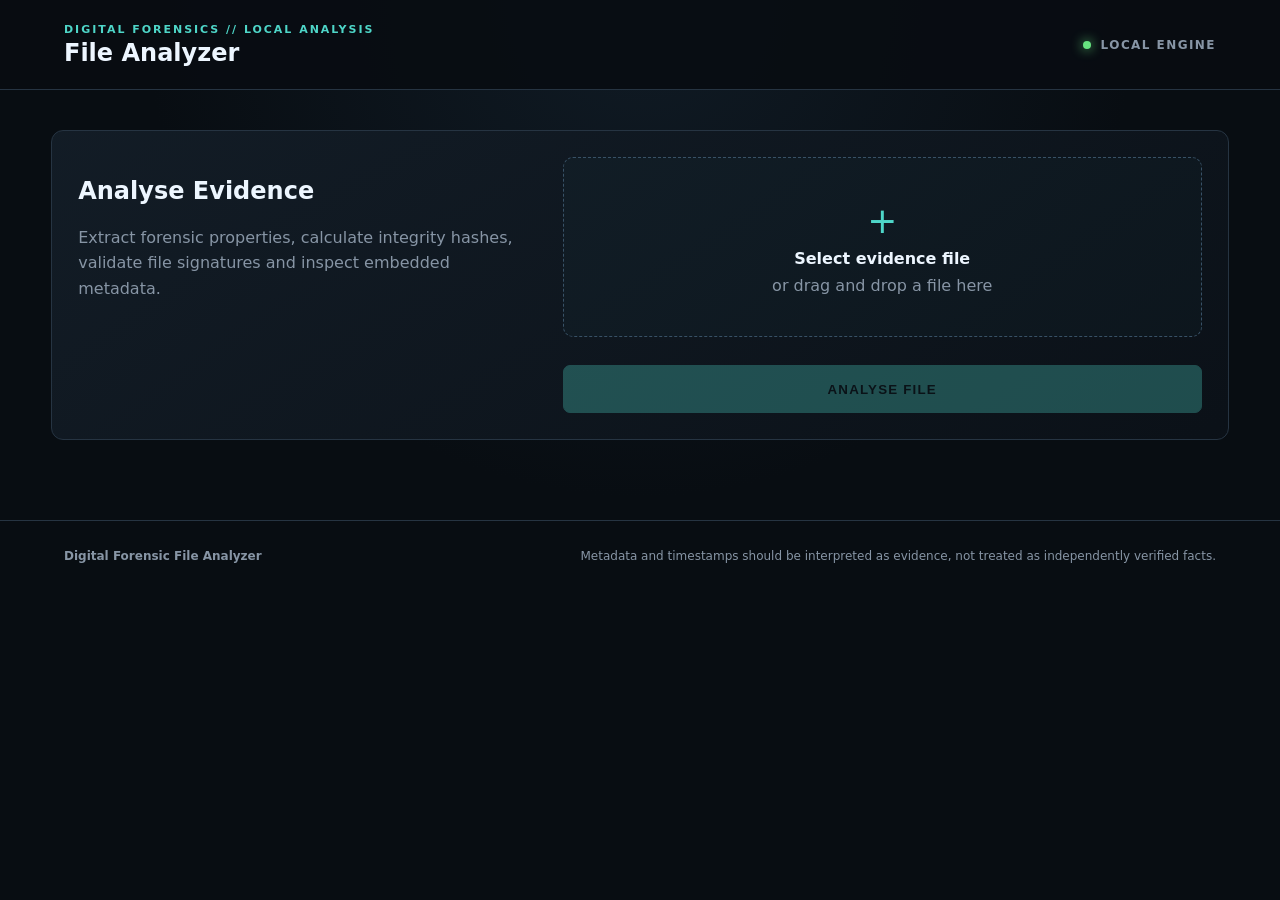
==== static/index.html @ fde90667 "First draft" ====
<!DOCTYPE html>
<html lang="en">
<head>
    <meta charset="UTF-8">

    <meta
        name="viewport"
        content="width=device-width, initial-scale=1.0"
    >

    <title>Digital Forensic File Analyzer</title>

    <link
        rel="stylesheet"
        href="/static/styles.css"
    >
</head>

<body>

<header class="topbar">
    <div>
        <div class="eyebrow">
            DIGITAL FORENSICS // LOCAL ANALYSIS
        </div>

        <h1>File Analyzer</h1>
    </div>

    <div class="status">
        <span class="status-dot"></span>
        LOCAL ENGINE
    </div>
</header>


<main>

    <section class="hero panel">

        <div class="hero-copy">
            <h2>Analyse Evidence</h2>

            <p>
                Extract forensic properties, calculate integrity
                hashes, validate file signatures and inspect
                embedded metadata.
            </p>
        </div>

        <label
            class="drop-zone"
            id="drop-zone"
        >
            <input
                type="file"
                id="file-input"
                hidden
            >

            <span class="upload-icon">+</span>

            <strong>Select evidence file</strong>

            <span>
                or drag and drop a file here
            </span>
        </label>

        <div
            id="selected-file"
            class="selected-file"
        ></div>

        <button
            id="analyse-button"
            class="primary-button"
            disabled
        >
            ANALYSE FILE
        </button>

    </section>


    <section
        id="loading"
        class="panel hidden"
    >
        <div class="loader"></div>

        <span>Analysing evidence...</span>
    </section>


    <section
        id="results"
        class="hidden"
    >

        <div class="section-heading">
            <div>
                <div class="eyebrow">
                    ANALYSIS RESULTS
                </div>

                <h2 id="result-filename"></h2>
            </div>

            <div
                id="analysis-time"
                class="analysis-time"
            ></div>
        </div>


        <div
            id="warnings"
            class="warnings"
        ></div>


        <div
            id="overview-grid"
            class="overview-grid"
        ></div>


        <section class="panel">
            <div class="panel-heading">
                <div>
                    <div class="eyebrow">
                        FILE IDENTIFICATION
                    </div>

                    <h3>Signature Analysis</h3>
                </div>

                <span
                    id="signature-status"
                    class="badge"
                ></span>
            </div>

            <div
                id="signature-content"
                class="property-grid"
            ></div>
        </section>


        <section class="panel">
            <div class="panel-heading">
                <div>
                    <div class="eyebrow">
                        INTEGRITY
                    </div>

                    <h3>Cryptographic Hashes</h3>
                </div>
            </div>

            <div
                id="hashes"
                class="hash-list"
            ></div>
        </section>


        <section class="panel">
            <div class="panel-heading">
                <div>
                    <div class="eyebrow">
                        FILESYSTEM CONTEXT
                    </div>

                    <h3>Evidence Copy</h3>
                </div>
            </div>

            <div
                id="filesystem-note"
                class="info-box"
            ></div>

            <div
                id="filesystem"
                class="property-grid"
            ></div>
        </section>


        <section class="panel">
            <div class="panel-heading">
                <div>
                    <div class="eyebrow">
                        EMBEDDED EVIDENCE
                    </div>

                    <h3>Metadata</h3>
                </div>

                <span
                    id="metadata-count"
                    class="badge"
                ></span>
            </div>

            <div id="metadata"></div>
        </section>

    </section>

</main>


<footer>
    <strong>Digital Forensic File Analyzer</strong>

    <span>
        Metadata and timestamps should be interpreted as evidence,
        not treated as independently verified facts.
    </span>
</footer>


<script src="/static/app.js"></script>

</body>
</html>
---- static/styles.css ----
:root {
    --background: #080d12;
    --panel: #0e151d;
    --panel-light: #131d27;

    --border: #263442;

    --text: #edf6ff;
    --muted: #8795a5;

    --accent: #4ed6c8;
    --accent-soft: rgba(78, 214, 200, 0.12);

    --warning: #ffba5c;
    --warning-soft: rgba(255, 186, 92, 0.1);

    --danger: #ff667a;
    --danger-soft: rgba(255, 102, 122, 0.1);

    --success: #67e480;
}

* {
    box-sizing: border-box;
}

body {
    margin: 0;

    background:
        radial-gradient(
            circle at top,
            #101b25 0%,
            var(--background) 45%
        );

    color: var(--text);

    font-family:
        Inter,
        system-ui,
        -apple-system,
        BlinkMacSystemFont,
        "Segoe UI",
        sans-serif;

    min-height: 100vh;
}

.topbar {
    height: 90px;

    display: flex;
    align-items: center;
    justify-content: space-between;

    padding: 0 5%;

    border-bottom: 1px solid var(--border);

    background: rgba(8, 13, 18, 0.92);
}

.topbar h1 {
    margin: 3px 0 0;
    font-size: 24px;
}

.eyebrow {
    color: var(--accent);

    font-size: 11px;
    font-weight: 700;

    letter-spacing: 0.18em;
}

.status {
    display: flex;
    align-items: center;
    gap: 10px;

    color: var(--muted);

    font-size: 12px;
    font-weight: 700;

    letter-spacing: 0.12em;
}

.status-dot {
    width: 8px;
    height: 8px;

    background: var(--success);

    border-radius: 50%;

    box-shadow:
        0 0 12px var(--success);
}

main {
    width: min(1400px, 92%);
    margin: 40px auto 80px;
}

.panel {
    background:
        linear-gradient(
            145deg,
            rgba(19, 29, 39, 0.95),
            rgba(11, 17, 24, 0.95)
        );

    border: 1px solid var(--border);
    border-radius: 12px;

    padding: 26px;

    margin-bottom: 22px;
}

.hero {
    display: grid;

    grid-template-columns:
        minmax(250px, 1fr)
        minmax(320px, 1.4fr);

    gap: 28px;
}

.hero-copy p {
    max-width: 600px;

    color: var(--muted);
    line-height: 1.6;
}

.drop-zone {
    min-height: 180px;

    border: 1px dashed #385166;

    border-radius: 10px;

    display: flex;
    flex-direction: column;

    align-items: center;
    justify-content: center;

    cursor: pointer;

    gap: 8px;

    background: rgba(78, 214, 200, 0.025);

    transition: 0.2s ease;
}

.drop-zone:hover,
.drop-zone.dragging {
    border-color: var(--accent);

    background: var(--accent-soft);
}

.drop-zone span {
    color: var(--muted);
}

.upload-icon {
    font-size: 36px;
    color: var(--accent) !important;
}

.selected-file {
    color: var(--muted);

    min-height: 20px;
}

.primary-button {
    height: 48px;

    border: 1px solid var(--accent);

    background: var(--accent);
    color: #06100f;

    border-radius: 7px;

    font-weight: 800;

    letter-spacing: 0.09em;

    cursor: pointer;
}

.primary-button:disabled {
    opacity: 0.3;
    cursor: not-allowed;
}

.hidden {
    display: none !important;
}

.section-heading,
.panel-heading {
    display: flex;

    justify-content: space-between;
    align-items: center;

    gap: 20px;
}

.section-heading {
    margin:
        38px 0
        20px;
}

.analysis-time {
    color: var(--muted);
    font-family: monospace;
    font-size: 12px;
}

.overview-grid {
    display: grid;

    grid-template-columns:
        repeat(
            auto-fit,
            minmax(190px, 1fr)
        );

    gap: 14px;

    margin-bottom: 22px;
}

.metric {
    padding: 20px;

    border: 1px solid var(--border);

    border-radius: 9px;

    background: var(--panel);
}

.metric-label {
    color: var(--muted);

    font-size: 11px;
    font-weight: 700;

    letter-spacing: 0.1em;

    text-transform: uppercase;
}

.metric-value {
    display: block;

    margin-top: 10px;

    font-size: 18px;
    font-weight: 650;

    overflow-wrap: anywhere;
}

.badge {
    padding: 7px 10px;

    border: 1px solid var(--border);
    border-radius: 20px;

    color: var(--muted);

    font-size: 11px;
    font-weight: 750;

    letter-spacing: 0.06em;
}

.badge.good {
    color: var(--success);
    border-color: var(--success);
}

.badge.warning {
    color: var(--warning);
    border-color: var(--warning);
}

.property-grid {
    display: grid;

    grid-template-columns:
        repeat(
            auto-fit,
            minmax(260px, 1fr)
        );

    gap: 12px;

    margin-top: 22px;
}

.property {
    padding: 15px;

    background: var(--panel-light);

    border: 1px solid var(--border);
    border-radius: 7px;
}

.property-name {
    color: var(--muted);

    font-size: 11px;

    text-transform: uppercase;
    letter-spacing: 0.08em;
}

.property-value {
    display: block;

    margin-top: 7px;

    font-family: monospace;

    overflow-wrap: anywhere;
}

.hash-list {
    margin-top: 20px;
}

.hash-row {
    display: grid;

    grid-template-columns:
        90px 1fr;

    padding: 13px 0;

    border-bottom: 1px solid var(--border);
}

.hash-row:last-child {
    border-bottom: none;
}

.hash-name {
    color: var(--accent);
    font-weight: 700;
}

.hash-value {
    font-family: monospace;

    overflow-wrap: anywhere;
}

.info-box {
    margin-top: 18px;

    padding: 14px 16px;

    border-left: 3px solid var(--accent);

    background: var(--accent-soft);

    color: #bdd6d4;

    line-height: 1.5;
}

.warning-box {
    padding: 14px 16px;

    margin-bottom: 12px;

    border: 1px solid var(--warning);

    border-radius: 7px;

    background: var(--warning-soft);

    color: #ffd59c;
}

.metadata-section {
    margin-top: 12px;

    border: 1px solid var(--border);

    border-radius: 8px;

    overflow: hidden;
}

.metadata-section summary {
    cursor: pointer;

    padding: 16px;

    background: var(--panel-light);

    font-weight: 650;

    text-transform: capitalize;
}

.metadata-table {
    width: 100%;
    border-collapse: collapse;
}

.metadata-table th,
.metadata-table td {
    padding: 12px 16px;

    text-align: left;
    vertical-align: top;

    border-top: 1px solid var(--border);
}

.metadata-table th {
    width: 28%;

    color: var(--muted);

    font-size: 12px;
}

.metadata-table td {
    font-family: monospace;

    overflow-wrap: anywhere;
}

.loader {
    width: 28px;
    height: 28px;

    border: 3px solid var(--border);
    border-top-color: var(--accent);

    border-radius: 50%;

    animation: spin 0.7s linear infinite;
}

#loading {
    display: flex;

    align-items: center;
    gap: 16px;
}

footer {
    border-top: 1px solid var(--border);

    padding: 28px 5%;

    display: flex;
    justify-content: space-between;

    gap: 30px;

    color: var(--muted);

    font-size: 12px;
}

@keyframes spin {
    to {
        transform: rotate(360deg);
    }
}

@media (max-width: 800px) {

    .hero {
        grid-template-columns: 1fr;
    }

    .topbar,
    .section-heading,
    footer {
        align-items: flex-start;
        flex-direction: column;
    }

    .topbar {
        height: auto;
        padding-top: 20px;
        padding-bottom: 20px;
    }

}
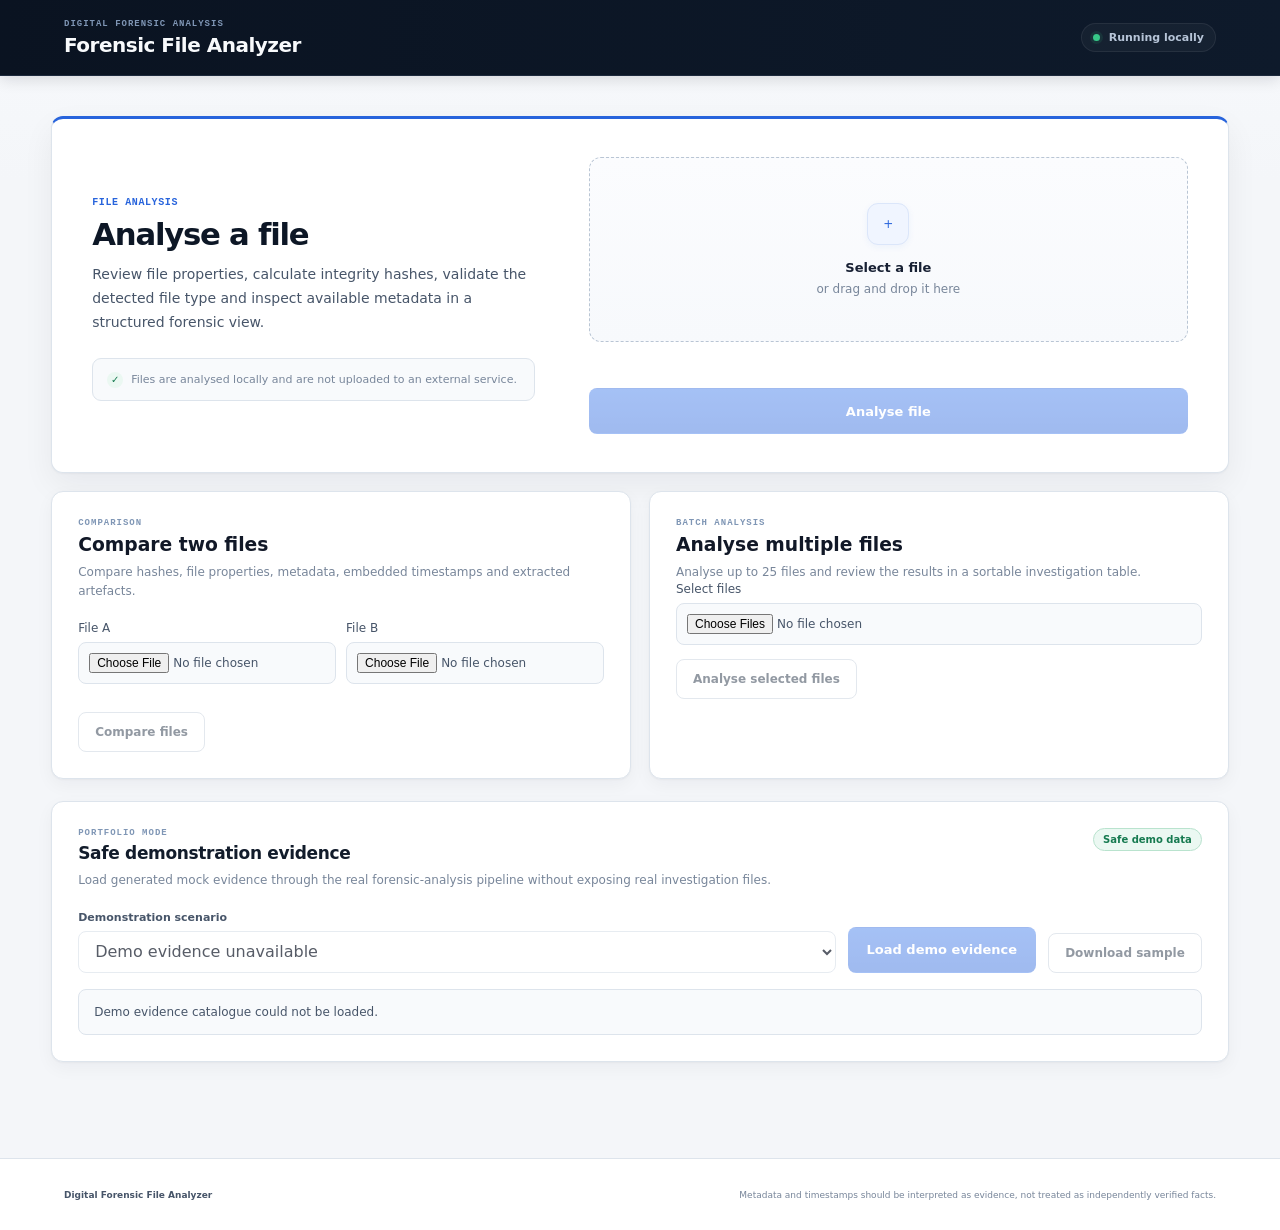
==== commit 73b6f94a: "updated features" ====
--- a/static/index.html
+++ b/static/index.html
@@ -19,79 +19,418 @@
 <body>
 
 <header class="topbar">
-    <div>
+
+    <div class="brand">
         <div class="eyebrow">
-            DIGITAL FORENSICS // LOCAL ANALYSIS
-        </div>
-
-        <h1>File Analyzer</h1>
+            Digital Forensic Analysis
+        </div>
+
+        <h1>Forensic File Analyzer</h1>
     </div>
 
     <div class="status">
         <span class="status-dot"></span>
-        LOCAL ENGINE
+        Running locally
     </div>
+
 </header>
 
 
 <main>
 
+    <!-- =========================================================
+         FILE UPLOAD
+         ========================================================= -->
+
     <section class="hero panel">
 
         <div class="hero-copy">
-            <h2>Analyse Evidence</h2>
+
+            <span class="section-label">
+                File analysis
+            </span>
+
+            <h2>Analyse a file</h2>
 
             <p>
-                Extract forensic properties, calculate integrity
-                hashes, validate file signatures and inspect
-                embedded metadata.
+                Review file properties, calculate integrity hashes,
+                validate the detected file type and inspect available
+                metadata in a structured forensic view.
             </p>
-        </div>
-
-        <label
-            class="drop-zone"
-            id="drop-zone"
+
+            <div class="privacy-note">
+                Files are analysed locally and are not uploaded to an
+                external service.
+            </div>
+
+        </div>
+
+
+        <div class="upload-area">
+
+            <label
+                class="drop-zone"
+                id="drop-zone"
+            >
+
+                <input
+                    type="file"
+                    id="file-input"
+                    hidden
+                >
+
+                <span class="upload-icon">+</span>
+
+                <strong>Select a file</strong>
+
+                <span>
+                    or drag and drop it here
+                </span>
+
+            </label>
+
+
+            <div
+                id="selected-file"
+                class="selected-file"
+            ></div>
+
+
+            <button
+                id="analyse-button"
+                class="primary-button"
+                disabled
+            >
+                Analyse file
+            </button>
+
+        </div>
+
+    </section>
+
+<section class="tool-grid">
+
+    <!-- File Comparison -->
+
+    <section class="panel tool-panel">
+
+        <div class="eyebrow">
+            Comparison
+        </div>
+
+        <h3>Compare two files</h3>
+
+        <p class="panel-description">
+            Compare hashes, file properties, metadata,
+            embedded timestamps and extracted artefacts.
+        </p>
+
+
+        <div class="compare-inputs">
+
+            <label class="compact-file-input">
+
+                <span>File A</span>
+
+                <input
+                    type="file"
+                    id="compare-file-a"
+                >
+
+            </label>
+
+
+            <label class="compact-file-input">
+
+                <span>File B</span>
+
+                <input
+                    type="file"
+                    id="compare-file-b"
+                >
+
+            </label>
+
+        </div>
+
+
+        <button
+            id="compare-button"
+            class="secondary-button"
+            disabled
         >
+            Compare files
+        </button>
+
+    </section>
+
+
+    <!-- Bulk Analysis -->
+
+    <section class="panel tool-panel">
+
+        <div class="eyebrow">
+            Batch analysis
+        </div>
+
+        <h3>Analyse multiple files</h3>
+
+        <p class="panel-description">
+            Analyse up to 25 files and review the
+            results in a sortable investigation table.
+        </p>
+
+
+        <label class="compact-file-input">
+
+            <span>Select files</span>
+
             <input
                 type="file"
-                id="file-input"
-                hidden
+                id="bulk-file-input"
+                multiple
             >
 
-            <span class="upload-icon">+</span>
-
-            <strong>Select evidence file</strong>
-
-            <span>
-                or drag and drop a file here
-            </span>
         </label>
 
-        <div
-            id="selected-file"
-            class="selected-file"
-        ></div>
 
         <button
-            id="analyse-button"
+            id="bulk-button"
+            class="secondary-button"
+            disabled
+        >
+            Analyse selected files
+        </button>
+
+    </section>
+
+</section>
+
+<!-- =========================================================
+     PORTFOLIO / DEMO MODE
+     ========================================================= -->
+
+<section class="panel demo-panel">
+
+    <div class="panel-heading">
+
+        <div>
+
+            <div class="eyebrow">
+                Portfolio mode
+            </div>
+
+            <h3>
+                Safe demonstration evidence
+            </h3>
+
+            <p class="panel-description">
+                Load generated mock evidence through the real
+                forensic-analysis pipeline without exposing
+                real investigation files.
+            </p>
+
+        </div>
+
+        <span class="badge good">
+            Safe demo data
+        </span>
+
+    </div>
+
+
+    <div class="demo-controls">
+
+        <div class="demo-select-group">
+
+            <label for="demo-sample-select">
+                Demonstration scenario
+            </label>
+
+            <select
+                id="demo-sample-select"
+                class="demo-select"
+            >
+                <option value="">
+                    Loading demonstration evidence...
+                </option>
+            </select>
+
+        </div>
+
+
+        <button
+            id="demo-load-button"
             class="primary-button"
             disabled
         >
-            ANALYSE FILE
+            Load demo evidence
         </button>
 
-    </section>
-
+
+        <button
+            id="demo-download-button"
+            class="secondary-button"
+            disabled
+        >
+            Download sample
+        </button>
+
+    </div>
+
+
+    <div
+        id="demo-description"
+        class="demo-description"
+    >
+        Select a scenario to see what it demonstrates.
+    </div>
+
+</section>
+<section
+    id="comparison-results"
+    class="panel hidden"
+>
+
+    <div class="panel-heading">
+
+        <div>
+
+            <div class="eyebrow">
+                Comparison results
+            </div>
+
+            <h3>
+                File comparison
+            </h3>
+
+        </div>
+
+    </div>
+
+
+    <div
+        id="comparison-summary"
+        class="overview-grid"
+    ></div>
+
+
+    <div
+        id="comparison-details"
+    ></div>
+
+</section>
+
+
+<section
+    id="bulk-results"
+    class="panel hidden"
+>
+
+    <div class="panel-heading">
+
+        <div>
+
+            <div class="eyebrow">
+                Batch results
+            </div>
+
+            <h3>
+                Bulk analysis
+            </h3>
+
+        </div>
+
+    </div>
+
+
+    <input
+        type="search"
+        id="bulk-filter"
+        class="bulk-filter"
+        placeholder="Filter results..."
+    >
+
+
+    <div class="bulk-table-wrapper">
+
+        <table
+            class="bulk-table"
+            id="bulk-table"
+        >
+
+            <thead>
+
+                <tr>
+
+                    <th data-sort="filename">
+                        Filename
+                    </th>
+
+                    <th data-sort="type">
+                        Type
+                    </th>
+
+                    <th data-sort="sha256">
+                        SHA-256
+                    </th>
+
+                    <th data-sort="size_bytes">
+                        Size
+                    </th>
+
+                    <th data-sort="created">
+                        Created
+                    </th>
+
+                    <th data-sort="modified">
+                        Modified
+                    </th>
+
+                    <th data-sort="artefact_count">
+                        Artefacts
+                    </th>
+
+                    <th>
+                        Observations
+                    </th>
+
+                </tr>
+
+            </thead>
+
+
+            <tbody
+                id="bulk-table-body"
+            ></tbody>
+
+        </table>
+
+    </div>
+
+</section>
+    <!-- =========================================================
+         LOADING
+         ========================================================= -->
 
     <section
         id="loading"
-        class="panel hidden"
+        class="panel hidden loading-panel"
     >
+
         <div class="loader"></div>
 
-        <span>Analysing evidence...</span>
+        <div>
+            <strong>Analysing file</strong>
+            <span>Extracting forensic information...</span>
+        </div>
+
     </section>
 
+
+    <!-- =========================================================
+         RESULTS
+         ========================================================= -->
 
     <section
         id="results"
@@ -99,18 +438,23 @@
     >
 
         <div class="section-heading">
+
             <div>
+
                 <div class="eyebrow">
-                    ANALYSIS RESULTS
+                    Analysis results
                 </div>
 
                 <h2 id="result-filename"></h2>
-            </div>
+
+            </div>
+
 
             <div
                 id="analysis-time"
                 class="analysis-time"
             ></div>
+
         </div>
 
 
@@ -120,107 +464,439 @@
         ></div>
 
 
+        <!-- =====================================================
+             OVERVIEW
+             ===================================================== -->
+
         <div
             id="overview-grid"
             class="overview-grid"
         ></div>
 
 
+        <!-- =====================================================
+             FILE SIGNATURE
+             ===================================================== -->
+
         <section class="panel">
+
             <div class="panel-heading">
+
                 <div>
+
                     <div class="eyebrow">
-                        FILE IDENTIFICATION
+                        File identification
                     </div>
 
-                    <h3>Signature Analysis</h3>
+                    <h3>Signature analysis</h3>
+
+                    <p class="panel-description">
+                        Compares the filename extension with the
+                        detected file structure and signature.
+                    </p>
+
                 </div>
+
 
                 <span
                     id="signature-status"
                     class="badge"
                 ></span>
-            </div>
+
+            </div>
+
 
             <div
                 id="signature-content"
                 class="property-grid"
             ></div>
+
         </section>
 
 
+        <!-- =====================================================
+             INTEGRITY
+             ===================================================== -->
+
         <section class="panel">
+
             <div class="panel-heading">
+
                 <div>
+
                     <div class="eyebrow">
-                        INTEGRITY
+                        Integrity
                     </div>
 
-                    <h3>Cryptographic Hashes</h3>
+                    <h3>
+                        Cryptographic hashes
+                    </h3>
+
+                    <p class="panel-description">
+                        SHA-256 is used as the primary evidence
+                        integrity hash. Re-select the file later
+                        to verify that it still matches the
+                        original analysis.
+                    </p>
+
                 </div>
-            </div>
+
+            </div>
+
 
             <div
                 id="hashes"
                 class="hash-list"
             ></div>
+
+
+            <div class="verification-area">
+
+                <input
+                    type="file"
+                    id="verify-file-input"
+                    hidden
+                >
+
+
+                <button
+                    id="verify-button"
+                    class="secondary-button"
+                    disabled
+                >
+                    Verify file
+                </button>
+
+
+                <div
+                    id="verification-result"
+                    class="verification-result hidden"
+                ></div>
+
+            </div>
+
         </section>
 
 
+        <!-- =====================================================
+             FILESYSTEM
+             ===================================================== -->
+
         <section class="panel">
+
             <div class="panel-heading">
+
                 <div>
+
                     <div class="eyebrow">
-                        FILESYSTEM CONTEXT
+                        Filesystem context
                     </div>
 
-                    <h3>Evidence Copy</h3>
+                    <h3>Evidence copy</h3>
+
+                    <p class="panel-description">
+                        Filesystem information associated with the
+                        copy currently being analysed.
+                    </p>
+
                 </div>
-            </div>
+
+            </div>
+
 
             <div
                 id="filesystem-note"
                 class="info-box"
             ></div>
 
+
             <div
                 id="filesystem"
                 class="property-grid"
             ></div>
+
         </section>
 
 
+        <!-- =====================================================
+             TIMELINE
+             ===================================================== -->
+
         <section class="panel">
+
             <div class="panel-heading">
+
                 <div>
+
                     <div class="eyebrow">
-                        EMBEDDED EVIDENCE
+                        Timeline
                     </div>
 
-                    <h3>Metadata</h3>
+                    <h3>Forensic timeline</h3>
+
+                    <p class="panel-description">
+                        Timestamps from filesystem and embedded metadata
+                        are collected into a common chronological view.
+                        UTC conversion is only performed where timezone
+                        information is available.
+                    </p>
+
                 </div>
+
+
+                <span
+                    id="timeline-count"
+                    class="badge"
+                ></span>
+
+            </div>
+
+
+            <div
+                id="timeline-summary"
+                class="timeline-summary"
+            ></div>
+
+
+            <div
+                id="timeline-observations"
+                class="timeline-observations"
+            ></div>
+
+
+            <div
+                id="timeline"
+                class="timeline"
+            ></div>
+
+        </section>
+
+
+        <!-- =====================================================
+             INTERESTING ARTEFACTS
+             ===================================================== -->
+
+        <section class="panel">
+
+            <div class="panel-heading">
+
+                <div>
+
+                    <div class="eyebrow">
+                        Extracted content
+                    </div>
+
+                    <h3>
+                        Interesting artefacts
+                    </h3>
+
+                    <p class="panel-description">
+                        Readable strings are inspected for values
+                        that may be useful during an investigation.
+                        Their presence does not imply malicious
+                        activity.
+                    </p>
+
+                </div>
+
+
+                <span
+                    id="artefact-count"
+                    class="badge"
+                ></span>
+
+            </div>
+
+
+            <div
+                id="artefact-note"
+                class="info-box"
+            ></div>
+
+
+            <div
+                id="artefacts"
+                class="artefacts"
+            ></div>
+
+        </section>
+
+<section class="panel">
+
+    <div class="panel-heading">
+
+        <div>
+
+            <div class="eyebrow">
+                Format analysis
+            </div>
+
+            <h3>
+                File structure
+            </h3>
+
+            <p class="panel-description">
+                Format-specific structural analysis is
+                performed without opening or executing
+                the analysed file.
+            </p>
+
+        </div>
+
+
+        <span
+            id="format-analysis-status"
+            class="badge"
+        ></span>
+
+    </div>
+
+
+    <div
+        id="format-analysis"
+        class="format-analysis"
+    ></div>
+
+</section>
+        <!-- =====================================================
+             METADATA
+             ===================================================== -->
+
+        <section class="panel">
+
+            <div class="panel-heading">
+
+                <div>
+
+                    <div class="eyebrow">
+                        Metadata
+                    </div>
+
+                    <h3>Extracted metadata</h3>
+
+                    <p class="panel-description">
+                        Metadata is grouped by source and type to help
+                        distinguish filesystem, document, image and
+                        application information.
+                    </p>
+
+                </div>
+
 
                 <span
                     id="metadata-count"
                     class="badge"
                 ></span>
-            </div>
+
+            </div>
+
 
             <div id="metadata"></div>
+
         </section>
 
+
+        <!-- =====================================================
+             REPORTS
+             ===================================================== -->
+
+        <section class="panel">
+
+            <div class="panel-heading">
+
+                <div>
+
+                    <div class="eyebrow">
+                        Reports
+                    </div>
+
+                    <h3>
+                        Export analysis
+                    </h3>
+
+                    <p class="panel-description">
+                        Export the persisted analysis in
+                        machine-readable or human-readable formats.
+                        Reports retain the original SHA-256 evidence
+                        baseline.
+                    </p>
+
+                </div>
+
+            </div>
+
+
+            <div class="report-actions">
+
+                <button
+                    class="secondary-button report-button"
+                    data-report-format="json"
+                    disabled
+                >
+                    JSON report
+                </button>
+
+
+                <button
+                    class="secondary-button report-button"
+                    data-report-format="timeline.csv"
+                    disabled
+                >
+                    Timeline CSV
+                </button>
+
+
+                <button
+                    class="secondary-button report-button"
+                    data-report-format="artefacts.csv"
+                    disabled
+                >
+                    Artefacts CSV
+                </button>
+
+
+                <button
+                    class="primary-button report-button"
+                    data-report-format="html"
+                    disabled
+                >
+                    HTML forensic report
+                </button>
+                <button
+    class="primary-button report-button"
+    data-report-format="pdf"
+    disabled
+>
+    PDF forensic report
+</button>
+            </div>
+
+
+            <div class="info-box">
+                The HTML report is a standalone human-readable
+                forensic report. JSON retains the complete structured
+                analysis, while the CSV exports provide focused
+                timeline and artefact datasets.
+            </div>
+
+        </section>
+
     </section>
 
 </main>
 
 
 <footer>
-    <strong>Digital Forensic File Analyzer</strong>
+
+    <strong>
+        Digital Forensic File Analyzer
+    </strong>
 
     <span>
         Metadata and timestamps should be interpreted as evidence,
         not treated as independently verified facts.
     </span>
+
 </footer>
 
 
--- a/static/styles.css
+++ b/static/styles.css
@@ -1,42 +1,84 @@
+/* =========================================================
+   DIGITAL FORENSIC FILE ANALYZER
+   Professional Cybersecurity UI
+   ========================================================= */
+
+
+/* =========================================================
+   DESIGN TOKENS
+   ========================================================= */
+
 :root {
-    --background: #080d12;
-    --panel: #0e151d;
-    --panel-light: #131d27;
-
-    --border: #263442;
-
-    --text: #edf6ff;
-    --muted: #8795a5;
-
-    --accent: #4ed6c8;
-    --accent-soft: rgba(78, 214, 200, 0.12);
-
-    --warning: #ffba5c;
-    --warning-soft: rgba(255, 186, 92, 0.1);
-
-    --danger: #ff667a;
-    --danger-soft: rgba(255, 102, 122, 0.1);
-
-    --success: #67e480;
-}
-
-* {
-    box-sizing: border-box;
-}
-
-body {
-    margin: 0;
-
-    background:
-        radial-gradient(
-            circle at top,
-            #101b25 0%,
-            var(--background) 45%
-        );
-
-    color: var(--text);
-
-    font-family:
+    /* Page */
+    --background: #f4f6f9;
+    --background-deep: #eef2f6;
+
+    /* Surfaces */
+    --surface: #ffffff;
+    --surface-soft: #f8fafc;
+    --surface-muted: #f1f5f9;
+    --surface-hover: #f5f8fc;
+
+    /* Dark security/navigation */
+    --nav: #0c1524;
+    --nav-soft: #111d30;
+    --nav-border: #1d2a3d;
+
+    /* Borders */
+    --border: #dde4ec;
+    --border-soft: #e8edf3;
+    --border-strong: #c8d2de;
+
+    /* Typography */
+    --text: #111827;
+    --text-soft: #475569;
+    --text-muted: #78869a;
+    --text-faint: #98a4b4;
+
+    /* Brand / Security blue */
+    --accent: #2864dc;
+    --accent-hover: #1f55c5;
+    --accent-strong: #1747a6;
+    --accent-soft: #edf4ff;
+    --accent-border: #bfd4fa;
+
+    /* Cyan secondary accent */
+    --cyber: #0ea5c7;
+    --cyber-soft: #e9f9fc;
+
+    /* Status colours */
+    --success: #167a50;
+    --success-soft: #ebf8f2;
+    --success-border: #b9e3ce;
+
+    --warning: #946214;
+    --warning-soft: #fff8e6;
+    --warning-border: #ecd799;
+
+    --danger: #b4233b;
+    --danger-soft: #fff0f2;
+    --danger-border: #efbdc5;
+
+    /* Radius */
+    --radius-sm: 6px;
+    --radius-md: 9px;
+    --radius-lg: 12px;
+    --radius-xl: 15px;
+
+    /* Shadows */
+    --shadow-sm:
+        0 1px 2px rgba(15, 23, 42, 0.04);
+
+    --shadow:
+        0 1px 2px rgba(15, 23, 42, 0.035),
+        0 6px 18px rgba(15, 23, 42, 0.045);
+
+    --shadow-lg:
+        0 1px 2px rgba(15, 23, 42, 0.04),
+        0 12px 32px rgba(15, 23, 42, 0.06);
+
+    /* Fonts */
+    --font-ui:
         Inter,
         system-ui,
         -apple-system,
@@ -44,191 +86,983 @@
         "Segoe UI",
         sans-serif;
 
+    --font-mono:
+        "SFMono-Regular",
+        Consolas,
+        "Liberation Mono",
+        Menlo,
+        monospace;
+}
+
+
+/* =========================================================
+   RESET
+   ========================================================= */
+
+* {
+    box-sizing: border-box;
+}
+
+
+html {
+    background: var(--background);
+    scroll-behavior: smooth;
+}
+
+
+body {
+    margin: 0;
     min-height: 100vh;
-}
+
+    background:
+        linear-gradient(
+            180deg,
+            #f7f9fc 0,
+            var(--background) 180px
+        );
+
+    color: var(--text);
+
+    font-family: var(--font-ui);
+
+    -webkit-font-smoothing: antialiased;
+    text-rendering: optimizeLegibility;
+}
+
+
+button,
+input {
+    font: inherit;
+}
+
+
+/* =========================================================
+   HEADER
+   ========================================================= */
 
 .topbar {
-    height: 90px;
+    min-height: 76px;
 
     display: flex;
     align-items: center;
     justify-content: space-between;
 
-    padding: 0 5%;
-
-    border-bottom: 1px solid var(--border);
-
-    background: rgba(8, 13, 18, 0.92);
-}
-
-.topbar h1 {
-    margin: 3px 0 0;
-    font-size: 24px;
-}
+    padding: 0 max(5%, 32px);
+
+    background:
+        linear-gradient(
+            90deg,
+            #0a1321,
+            #0e1a2b
+        );
+
+    border-bottom: 1px solid var(--nav-border);
+
+    position: sticky;
+    top: 0;
+
+    z-index: 20;
+
+    box-shadow:
+        0 1px 0 rgba(255, 255, 255, 0.025),
+        0 4px 14px rgba(5, 12, 22, 0.12);
+}
+
+
+.brand {
+    position: relative;
+}
+
+
+.brand h1 {
+    margin: 4px 0 0;
+
+    color: #f8fafc;
+
+    font-size: 20px;
+    line-height: 1.2;
+
+    font-weight: 650;
+
+    letter-spacing: -0.025em;
+}
+
 
 .eyebrow {
-    color: var(--accent);
-
-    font-size: 11px;
+    color: #7f96b5;
+
+    font-family: var(--font-mono);
+
+    font-size: 9px;
     font-weight: 700;
 
-    letter-spacing: 0.18em;
-}
+    letter-spacing: 0.11em;
+
+    text-transform: uppercase;
+}
+
 
 .status {
     display: flex;
     align-items: center;
-    gap: 10px;
-
-    color: var(--muted);
-
-    font-size: 12px;
+
+    gap: 9px;
+
+    padding: 7px 11px;
+
+    border: 1px solid rgba(255, 255, 255, 0.07);
+
+    border-radius: 999px;
+
+    background: rgba(255, 255, 255, 0.035);
+
+    color: #b7c5d8;
+
+    font-size: 11px;
+    font-weight: 550;
+}
+
+
+.status-dot {
+    width: 7px;
+    height: 7px;
+
+    background: #37c888;
+
+    border-radius: 50%;
+
+    box-shadow:
+        0 0 0 3px rgba(55, 200, 136, 0.1);
+}
+
+
+/* =========================================================
+   MAIN LAYOUT
+   ========================================================= */
+
+main {
+    width: min(1380px, 92%);
+
+    margin:
+        40px auto
+        96px;
+}
+
+
+.panel {
+    position: relative;
+
+    margin-bottom: 18px;
+
+    padding: 26px;
+
+    background: var(--surface);
+
+    border: 1px solid var(--border);
+
+    border-radius: var(--radius-lg);
+
+    box-shadow: var(--shadow);
+}
+
+
+/* =========================================================
+   HERO / UPLOAD
+   ========================================================= */
+
+.hero {
+    display: grid;
+
+    grid-template-columns:
+        minmax(300px, 0.85fr)
+        minmax(430px, 1.15fr);
+
+    gap: 54px;
+
+    align-items: center;
+
+    padding: 38px 40px;
+
+    border-top:
+        3px solid
+        var(--accent);
+
+    box-shadow: var(--shadow-lg);
+}
+
+
+.hero-copy {
+    max-width: 520px;
+}
+
+
+.hero-copy h2 {
+    margin:
+        8px 0
+        12px;
+
+    color: #0d1726;
+
+    font-size: clamp(28px, 2.4vw, 34px);
+
+    line-height: 1.12;
+
+    font-weight: 670;
+
+    letter-spacing: -0.04em;
+}
+
+
+.hero-copy p {
+    margin: 0;
+
+    max-width: 500px;
+
+    color: var(--text-soft);
+
+    font-size: 14px;
+    line-height: 1.7;
+}
+
+
+.section-label {
+    color: var(--accent);
+
+    font-family: var(--font-mono);
+
+    font-size: 10px;
     font-weight: 700;
 
-    letter-spacing: 0.12em;
-}
-
-.status-dot {
-    width: 8px;
-    height: 8px;
-
-    background: var(--success);
+    letter-spacing: 0.06em;
+
+    text-transform: uppercase;
+}
+
+
+.privacy-note {
+    position: relative;
+
+    margin-top: 24px;
+
+    padding:
+        12px
+        14px
+        12px
+        38px;
+
+    background: var(--surface-soft);
+
+    border: 1px solid var(--border);
+
+    border-radius: var(--radius-md);
+
+    color: var(--text-muted);
+
+    font-size: 11px;
+    line-height: 1.55;
+}
+
+
+.privacy-note::before {
+    content: "✓";
+
+    position: absolute;
+
+    left: 14px;
+    top: 50%;
+
+    transform: translateY(-50%);
+
+    width: 16px;
+    height: 16px;
+
+    display: flex;
+    align-items: center;
+    justify-content: center;
 
     border-radius: 50%;
 
-    box-shadow:
-        0 0 12px var(--success);
-}
-
-main {
-    width: min(1400px, 92%);
-    margin: 40px auto 80px;
-}
-
-.panel {
+    background: var(--success-soft);
+
+    color: var(--success);
+
+    font-size: 10px;
+    font-weight: 800;
+}
+
+
+.upload-area {
+    display: flex;
+    flex-direction: column;
+
+    gap: 13px;
+}
+
+
+.drop-zone {
+    min-height: 185px;
+
+    display: flex;
+    flex-direction: column;
+
+    align-items: center;
+    justify-content: center;
+
+    gap: 7px;
+
+    padding: 28px;
+
+    cursor: pointer;
+
+    border: 1px dashed #b9c5d4;
+
+    border-radius: var(--radius-lg);
+
     background:
         linear-gradient(
-            145deg,
-            rgba(19, 29, 39, 0.95),
-            rgba(11, 17, 24, 0.95)
+            180deg,
+            #fbfcfe,
+            #f7f9fc
         );
 
-    border: 1px solid var(--border);
-    border-radius: 12px;
-
-    padding: 26px;
-
-    margin-bottom: 22px;
-}
-
-.hero {
-    display: grid;
-
-    grid-template-columns:
-        minmax(250px, 1fr)
-        minmax(320px, 1.4fr);
-
-    gap: 28px;
-}
-
-.hero-copy p {
-    max-width: 600px;
-
-    color: var(--muted);
-    line-height: 1.6;
-}
-
-.drop-zone {
-    min-height: 180px;
-
-    border: 1px dashed #385166;
-
-    border-radius: 10px;
+    color: var(--text);
+
+    transition:
+        background 0.15s ease,
+        border-color 0.15s ease,
+        box-shadow 0.15s ease,
+        transform 0.15s ease;
+}
+
+
+.drop-zone:hover,
+.drop-zone.dragging {
+    background: var(--accent-soft);
+
+    border-color: var(--accent);
+
+    box-shadow:
+        inset 0 0 0 1px rgba(40, 100, 220, 0.06);
+
+    transform: translateY(-1px);
+}
+
+
+.drop-zone strong {
+    margin-top: 4px;
+
+    color: #172033;
+
+    font-size: 13px;
+    font-weight: 650;
+}
+
+
+.drop-zone span {
+    color: var(--text-muted);
+
+    font-size: 12px;
+}
+
+
+.upload-icon {
+    width: 42px;
+    height: 42px;
 
     display: flex;
-    flex-direction: column;
 
     align-items: center;
     justify-content: center;
 
+    margin-bottom: 4px;
+
+    border: 1px solid #dbe6fa;
+
+    border-radius: 11px;
+
+    background: #f0f5ff;
+
+    color: var(--accent) !important;
+
+    font-size: 22px;
+    font-weight: 300;
+
+    box-shadow:
+        0 2px 7px rgba(40, 100, 220, 0.06);
+}
+
+
+.selected-file {
+    min-height: 20px;
+
+    color: var(--text-soft);
+
+    font-family: var(--font-mono);
+
+    font-size: 11px;
+}
+
+/* Analysis tools */
+
+.tool-grid {
+    display: grid;
+
+    grid-template-columns:
+        repeat(
+            2,
+            minmax(0, 1fr)
+        );
+
+    gap: 18px;
+
+    margin-bottom: 22px;
+}
+
+
+.tool-panel {
+    margin-bottom: 0;
+}
+
+
+.tool-panel h3 {
+    margin:
+        6px 0
+        7px;
+}
+
+
+.compare-inputs {
+    display: grid;
+
+    grid-template-columns:
+        1fr 1fr;
+
+    gap: 10px;
+
+    margin:
+        20px 0
+        14px;
+}
+
+
+.compact-file-input {
+    display: flex;
+
+    flex-direction: column;
+
+    gap: 7px;
+
+    color:
+        var(--text-soft);
+
+    font-size: 12px;
+}
+
+
+.compact-file-input input {
+    width: 100%;
+
+    padding: 10px;
+
+    background:
+        var(--surface-soft);
+
+    border:
+        1px solid
+        var(--border);
+
+    border-radius: 8px;
+}
+
+
+.tool-panel
+.secondary-button {
+    margin-top: 14px;
+}
+
+
+/* Comparison */
+
+.comparison-section {
+    padding-top: 20px;
+
+    margin-top: 20px;
+
+    border-top:
+        1px solid
+        var(--border);
+}
+
+
+.comparison-section h4 {
+    margin:
+        0 0
+        14px;
+
+    font-size: 14px;
+}
+
+
+.comparison-files {
+    display: grid;
+
+    grid-template-columns:
+        1fr 1fr;
+
+    gap: 12px;
+}
+
+
+.comparison-file-card {
+    padding: 14px;
+
+    background:
+        var(--surface-soft);
+
+    border:
+        1px solid
+        var(--border);
+
+    border-radius: 9px;
+
+    font-size: 12px;
+
+    line-height: 1.6;
+}
+
+
+.comparison-hash {
+    margin-top: 8px;
+
+    font-family:
+        ui-monospace,
+        SFMono-Regular,
+        Menlo,
+        Consolas,
+        monospace;
+
+    font-size: 10px;
+
+    overflow-wrap:
+        anywhere;
+}
+
+
+.difference-group {
+    margin-bottom: 16px;
+}
+
+
+.difference-group > strong {
+    display: block;
+
+    margin-bottom: 7px;
+
+    font-size: 12px;
+}
+
+
+.difference-row {
+    padding:
+        9px
+        11px;
+
+    margin-top: 5px;
+
+    background:
+        var(--surface-soft);
+
+    border:
+        1px solid
+        var(--border);
+
+    border-radius: 7px;
+
+    font-family:
+        ui-monospace,
+        SFMono-Regular,
+        Menlo,
+        Consolas,
+        monospace;
+
+    font-size: 11px;
+
+    overflow-wrap:
+        anywhere;
+}
+
+
+.comparison-empty {
+    color:
+        var(--text-muted);
+
+    font-size: 12px;
+}
+
+
+/* Bulk analysis */
+
+.bulk-filter {
+    width: min(
+        400px,
+        100%
+    );
+
+    margin-top: 20px;
+
+    padding:
+        10px
+        12px;
+
+    border:
+        1px solid
+        var(--border);
+
+    border-radius: 8px;
+
+    background:
+        var(--surface);
+
+    color:
+        var(--text);
+}
+
+
+.bulk-table-wrapper {
+    overflow-x: auto;
+
+    margin-top: 18px;
+}
+
+
+.bulk-table {
+    width: 100%;
+
+    min-width: 1100px;
+
+    border-collapse:
+        collapse;
+}
+
+
+.bulk-table th,
+.bulk-table td {
+    padding:
+        11px
+        12px;
+
+    border-bottom:
+        1px solid
+        var(--border);
+
+    text-align:
+        left;
+
+    vertical-align:
+        top;
+
+    font-size: 11px;
+}
+
+
+.bulk-table th {
+    background:
+        var(--surface-soft);
+
+    color:
+        var(--text-soft);
+
+    font-weight: 650;
+
+    white-space: nowrap;
+}
+
+
+.bulk-table
+th[data-sort] {
     cursor: pointer;
-
-    gap: 8px;
-
-    background: rgba(78, 214, 200, 0.025);
-
-    transition: 0.2s ease;
-}
-
-.drop-zone:hover,
-.drop-zone.dragging {
-    border-color: var(--accent);
-
-    background: var(--accent-soft);
-}
-
-.drop-zone span {
-    color: var(--muted);
-}
-
-.upload-icon {
-    font-size: 36px;
-    color: var(--accent) !important;
-}
-
-.selected-file {
-    color: var(--muted);
-
-    min-height: 20px;
-}
+}
+
+
+.bulk-table
+th[data-sort]:hover {
+    color:
+        var(--accent);
+}
+
+
+.bulk-hash {
+    max-width: 220px;
+
+    font-family:
+        ui-monospace,
+        SFMono-Regular,
+        Menlo,
+        Consolas,
+        monospace;
+
+    overflow-wrap:
+        anywhere;
+}
+
+
+@media (
+    max-width: 800px
+) {
+
+    .tool-grid,
+    .compare-inputs,
+    .comparison-files {
+        grid-template-columns:
+            1fr;
+    }
+
+}
+/* =========================================================
+   BUTTONS
+   ========================================================= */
 
 .primary-button {
-    height: 48px;
-
-    border: 1px solid var(--accent);
-
-    background: var(--accent);
-    color: #06100f;
-
-    border-radius: 7px;
-
-    font-weight: 800;
-
-    letter-spacing: 0.09em;
+    min-height: 46px;
+
+    padding: 0 18px;
+
+    border: 1px solid transparent;
+
+    border-radius: 8px;
+
+    background:
+        linear-gradient(
+            180deg,
+            #3474eb,
+            var(--accent)
+        );
+
+    color: #ffffff;
+
+    font-size: 13px;
+    font-weight: 650;
 
     cursor: pointer;
-}
+
+    box-shadow:
+        0 1px 2px rgba(16, 52, 116, 0.18),
+        0 3px 8px rgba(40, 100, 220, 0.12);
+
+    transition:
+        background 0.15s ease,
+        border-color 0.15s ease,
+        box-shadow 0.15s ease,
+        transform 0.1s ease;
+}
+
+
+.primary-button:hover:not(:disabled) {
+    background:
+        linear-gradient(
+            180deg,
+            #2e69da,
+            var(--accent-hover)
+        );
+
+    box-shadow:
+        0 2px 4px rgba(16, 52, 116, 0.18),
+        0 5px 14px rgba(40, 100, 220, 0.18);
+}
+
+
+.primary-button:active:not(:disabled) {
+    transform: translateY(1px);
+}
+
 
 .primary-button:disabled {
-    opacity: 0.3;
+    opacity: 0.44;
+
+    box-shadow: none;
+
     cursor: not-allowed;
 }
+
+
+.secondary-button {
+    min-height: 40px;
+
+    padding: 0 16px;
+
+    border: 1px solid var(--border-strong);
+
+    border-radius: 8px;
+
+    background: var(--surface);
+
+    color: #273548;
+
+    font-size: 12px;
+    font-weight: 620;
+
+    cursor: pointer;
+
+    transition:
+        background 0.15s ease,
+        border-color 0.15s ease,
+        color 0.15s ease,
+        box-shadow 0.15s ease;
+}
+
+
+.secondary-button:hover:not(:disabled) {
+    background: var(--surface-soft);
+
+    border-color: #afbbc9;
+
+    box-shadow: var(--shadow-sm);
+}
+
+
+.secondary-button:disabled {
+    opacity: 0.5;
+
+    cursor: not-allowed;
+}
+
+
+/* =========================================================
+   VISIBILITY
+   ========================================================= */
 
 .hidden {
     display: none !important;
 }
+
+
+/* =========================================================
+   LOADING
+   ========================================================= */
+
+.loading-panel {
+    display: flex;
+
+    align-items: center;
+
+    gap: 16px;
+}
+
+
+.loading-panel strong {
+    display: block;
+
+    margin-bottom: 4px;
+
+    font-size: 13px;
+}
+
+
+.loading-panel span {
+    display: block;
+
+    color: var(--text-muted);
+
+    font-size: 12px;
+}
+
+
+.loader {
+    width: 28px;
+    height: 28px;
+
+    flex: 0 0 auto;
+
+    border: 3px solid var(--border);
+
+    border-top-color: var(--accent);
+
+    border-radius: 50%;
+
+    animation: spin 0.7s linear infinite;
+}
+
+
+/* =========================================================
+   HEADINGS
+   ========================================================= */
 
 .section-heading,
 .panel-heading {
     display: flex;
 
+    align-items: flex-start;
     justify-content: space-between;
-    align-items: center;
-
-    gap: 20px;
-}
+
+    gap: 24px;
+}
+
 
 .section-heading {
     margin:
-        38px 0
-        20px;
-}
+        42px 0
+        18px;
+}
+
+
+.section-heading h2 {
+    margin:
+        5px 0
+        0;
+
+    color: #101827;
+
+    font-size: 22px;
+    font-weight: 670;
+
+    letter-spacing: -0.03em;
+}
+
+
+.panel-heading h3 {
+    margin:
+        5px 0
+        0;
+
+    color: #121c2b;
+
+    font-size: 17px;
+    font-weight: 660;
+
+    letter-spacing: -0.02em;
+}
+
+
+.panel-description {
+    margin:
+        8px 0
+        0;
+
+    max-width: 720px;
+
+    color: var(--text-muted);
+
+    font-size: 12px;
+    line-height: 1.6;
+}
+
 
 .analysis-time {
-    color: var(--muted);
-    font-family: monospace;
-    font-size: 12px;
-}
+    padding-top: 4px;
+
+    color: var(--text-muted);
+
+    font-family: var(--font-mono);
+
+    font-size: 10px;
+
+    white-space: nowrap;
+}
+
+
+/* =========================================================
+   OVERVIEW METRICS
+   ========================================================= */
 
 .overview-grid {
     display: grid;
@@ -236,69 +1070,146 @@
     grid-template-columns:
         repeat(
             auto-fit,
-            minmax(190px, 1fr)
+            minmax(165px, 1fr)
         );
 
-    gap: 14px;
-
-    margin-bottom: 22px;
-}
+    gap: 10px;
+
+    margin-bottom: 18px;
+}
+
 
 .metric {
-    padding: 20px;
+    position: relative;
+
+    min-height: 96px;
+
+    padding: 16px;
+
+    display: flex;
+    flex-direction: column;
+    justify-content: space-between;
+
+    overflow: hidden;
+
+    background:
+        linear-gradient(
+            180deg,
+            #ffffff,
+            #fbfcfd
+        );
 
     border: 1px solid var(--border);
 
-    border-radius: 9px;
-
-    background: var(--panel);
-}
+    border-radius: 10px;
+
+    box-shadow: var(--shadow-sm);
+}
+
+
+.metric::after {
+    content: "";
+
+    position: absolute;
+
+    top: 0;
+    left: 0;
+
+    width: 100%;
+    height: 2px;
+
+    background:
+        linear-gradient(
+            90deg,
+            var(--accent),
+            var(--cyber)
+        );
+
+    opacity: 0.42;
+}
+
 
 .metric-label {
-    color: var(--muted);
-
-    font-size: 11px;
+    color: var(--text-muted);
+
+    font-family: var(--font-mono);
+
+    font-size: 9px;
     font-weight: 700;
 
-    letter-spacing: 0.1em;
+    letter-spacing: 0.07em;
 
     text-transform: uppercase;
 }
+
 
 .metric-value {
     display: block;
 
-    margin-top: 10px;
-
-    font-size: 18px;
+    margin-top: 12px;
+
+    color: #172033;
+
+    font-size: 14px;
+    font-weight: 630;
+
+    line-height: 1.4;
+
+    overflow-wrap: anywhere;
+}
+
+
+/* =========================================================
+   BADGES
+   ========================================================= */
+
+.badge {
+    display: inline-flex;
+
+    align-items: center;
+
+    gap: 6px;
+
+    padding:
+        5px
+        9px;
+
+    border: 1px solid var(--border);
+
+    border-radius: 999px;
+
+    background: var(--surface-soft);
+
+    color: var(--text-soft);
+
+    font-size: 10px;
     font-weight: 650;
 
-    overflow-wrap: anywhere;
-}
-
-.badge {
-    padding: 7px 10px;
-
-    border: 1px solid var(--border);
-    border-radius: 20px;
-
-    color: var(--muted);
-
-    font-size: 11px;
-    font-weight: 750;
-
-    letter-spacing: 0.06em;
-}
+    white-space: nowrap;
+}
+
 
 .badge.good {
+    background: var(--success-soft);
+
+    border-color: var(--success-border);
+
     color: var(--success);
-    border-color: var(--success);
-}
+}
+
 
 .badge.warning {
+    background: var(--warning-soft);
+
+    border-color: var(--warning-border);
+
     color: var(--warning);
-    border-color: var(--warning);
-}
+}
+
+
+/* =========================================================
+   PROPERTY CARDS
+   ========================================================= */
 
 .property-grid {
     display: grid;
@@ -306,184 +1217,947 @@
     grid-template-columns:
         repeat(
             auto-fit,
-            minmax(260px, 1fr)
+            minmax(230px, 1fr)
         );
 
-    gap: 12px;
-
-    margin-top: 22px;
-}
+    gap: 10px;
+
+    margin-top: 20px;
+}
+
 
 .property {
-    padding: 15px;
-
-    background: var(--panel-light);
-
-    border: 1px solid var(--border);
-    border-radius: 7px;
-}
+    padding: 14px;
+
+    background: var(--surface-soft);
+
+    border: 1px solid var(--border-soft);
+
+    border-radius: 8px;
+}
+
 
 .property-name {
-    color: var(--muted);
-
-    font-size: 11px;
+    color: var(--text-muted);
+
+    font-family: var(--font-mono);
+
+    font-size: 9px;
+    font-weight: 700;
 
     text-transform: uppercase;
-    letter-spacing: 0.08em;
-}
+
+    letter-spacing: 0.065em;
+}
+
 
 .property-value {
     display: block;
 
     margin-top: 7px;
 
-    font-family: monospace;
+    color: #1f2937;
+
+    font-family: var(--font-mono);
+
+    font-size: 11px;
+    line-height: 1.6;
 
     overflow-wrap: anywhere;
 }
+
+
+/* =========================================================
+   HASHES
+   ========================================================= */
 
 .hash-list {
     margin-top: 20px;
-}
+
+    border-top: 1px solid var(--border);
+}
+
 
 .hash-row {
     display: grid;
 
     grid-template-columns:
-        90px 1fr;
-
-    padding: 13px 0;
-
-    border-bottom: 1px solid var(--border);
-}
+        100px
+        1fr;
+
+    gap: 18px;
+
+    padding:
+        14px
+        4px;
+
+    border-bottom: 1px solid var(--border-soft);
+}
+
 
 .hash-row:last-child {
     border-bottom: none;
 }
 
+
 .hash-name {
-    color: var(--accent);
+    color: var(--text-soft);
+
+    font-family: var(--font-mono);
+
+    font-size: 10px;
     font-weight: 700;
 }
 
+
 .hash-value {
-    font-family: monospace;
+    color: #182235;
+
+    font-family: var(--font-mono);
+
+    font-size: 11px;
+    line-height: 1.55;
 
     overflow-wrap: anywhere;
 }
+
+/* Format analysis */
+
+.format-analysis {
+    margin-top: 20px;
+}
+
+
+.format-observation {
+    margin-top: 10px;
+
+    padding:
+        13px
+        15px;
+
+    border-radius: 9px;
+
+    font-size: 12px;
+
+    line-height: 1.5;
+}
+
+
+.format-observation strong {
+    display: block;
+
+    margin-bottom: 4px;
+}
+
+
+.format-observation.info {
+    background:
+        var(--accent-soft);
+
+    border:
+        1px solid
+        #cad6f9;
+
+    color:
+        #475674;
+}
+
+
+.format-observation.warning {
+    background:
+        var(--warning-soft);
+
+    border:
+        1px solid
+        var(--warning-border);
+
+    color:
+        var(--warning);
+}
+
+/* --------------------------------------------------------------------------
+   Portfolio / Demo Mode
+   -------------------------------------------------------------------------- */
+
+.demo-panel {
+    margin-top: 22px;
+}
+
+
+.demo-controls {
+    display: grid;
+
+    grid-template-columns:
+        minmax(260px, 1fr)
+        auto
+        auto;
+
+    gap: 12px;
+
+    align-items: end;
+
+    margin-top: 20px;
+}
+
+
+.demo-select-group {
+    display: flex;
+
+    flex-direction: column;
+
+    gap: 7px;
+}
+
+
+.demo-select-group label {
+    color:
+        var(--text-soft);
+
+    font-size: 11px;
+
+    font-weight: 600;
+}
+
+
+.demo-select {
+    width: 100%;
+
+    min-height: 42px;
+
+    padding:
+        0
+        12px;
+
+    border:
+        1px solid
+        var(--border);
+
+    border-radius: 8px;
+
+    background:
+        var(--surface);
+
+    color:
+        var(--text);
+
+    font: inherit;
+}
+
+
+.demo-select:focus {
+    outline:
+        2px solid
+        var(--accent-soft);
+
+    border-color:
+        var(--accent);
+}
+
+
+.demo-description {
+    margin-top: 16px;
+
+    padding:
+        13px
+        15px;
+
+    border:
+        1px solid
+        var(--border);
+
+    border-radius: 8px;
+
+    background:
+        var(--surface-soft);
+
+    color:
+        var(--text-soft);
+
+    font-size: 12px;
+
+    line-height: 1.55;
+}
+
+
+@media (
+    max-width: 800px
+) {
+
+    .demo-controls {
+        grid-template-columns:
+            1fr;
+    }
+
+
+    .demo-controls button {
+        width: 100%;
+    }
+
+}
+/* =========================================================
+   CONTEXT / INFORMATION BOXES
+   ========================================================= */
 
 .info-box {
     margin-top: 18px;
 
-    padding: 14px 16px;
-
-    border-left: 3px solid var(--accent);
+    padding:
+        13px
+        15px;
+
+    border: 1px solid var(--accent-border);
+
+    border-left:
+        3px solid
+        var(--accent);
+
+    border-radius: 8px;
 
     background: var(--accent-soft);
 
-    color: #bdd6d4;
-
-    line-height: 1.5;
-}
+    color: #425571;
+
+    font-size: 11px;
+    line-height: 1.6;
+}
+
 
 .warning-box {
-    padding: 14px 16px;
+    padding:
+        13px
+        15px;
 
     margin-bottom: 12px;
 
-    border: 1px solid var(--warning);
-
-    border-radius: 7px;
+    border: 1px solid var(--warning-border);
+
+    border-left:
+        3px solid
+        var(--warning);
+
+    border-radius: 8px;
 
     background: var(--warning-soft);
 
-    color: #ffd59c;
-}
+    color: #795013;
+
+    font-size: 11px;
+    line-height: 1.6;
+}
+
+
+/* =========================================================
+   TIMELINE SUMMARY
+   ========================================================= */
+
+.timeline-summary {
+    margin-top: 18px;
+}
+
+
+.timeline-summary-note {
+    padding: 12px 14px;
+
+    background: var(--surface-soft);
+
+    border: 1px solid var(--border);
+
+    border-radius: 8px;
+
+    color: var(--text-soft);
+
+    font-size: 11px;
+    line-height: 1.6;
+}
+
+
+.timeline-observations {
+    margin-top: 10px;
+}
+
+
+.timeline-observation {
+    padding: 13px 15px;
+
+    margin-bottom: 9px;
+
+    border-radius: 8px;
+
+    font-size: 11px;
+    line-height: 1.6;
+}
+
+
+.timeline-observation.warning {
+    background: var(--warning-soft);
+
+    border: 1px solid var(--warning-border);
+
+    color: #795013;
+}
+
+
+.timeline-observation.info {
+    background: var(--accent-soft);
+
+    border: 1px solid var(--accent-border);
+
+    color: #425571;
+}
+
+
+.timeline-observation-title {
+    display: block;
+
+    margin-bottom: 4px;
+
+    font-weight: 700;
+}
+
+
+/* =========================================================
+   FORENSIC TIMELINE
+   ========================================================= */
+
+.timeline {
+    position: relative;
+
+    margin-top: 24px;
+
+    padding-left: 30px;
+}
+
+
+.timeline::before {
+    content: "";
+
+    position: absolute;
+
+    top: 8px;
+    bottom: 8px;
+    left: 6px;
+
+    width: 1px;
+
+    background:
+        linear-gradient(
+            180deg,
+            var(--accent-border),
+            var(--border-strong)
+        );
+}
+
+
+.timeline-item {
+    position: relative;
+
+    padding:
+        0
+        0
+        20px
+        18px;
+}
+
+
+.timeline-item:last-child {
+    padding-bottom: 0;
+}
+
+
+.timeline-marker {
+    position: absolute;
+
+    width: 11px;
+    height: 11px;
+
+    left: -29px;
+    top: 7px;
+
+    border-radius: 50%;
+
+    background: var(--surface);
+
+    border: 2px solid var(--accent);
+
+    box-shadow:
+        0 0 0 3px var(--accent-soft);
+}
+
+
+.timeline-item.evidence-copy .timeline-marker {
+    border-color: var(--text-muted);
+
+    box-shadow:
+        0 0 0 3px var(--surface-muted);
+}
+
+
+.timeline-card {
+    padding:
+        15px
+        17px;
+
+    background: var(--surface-soft);
+
+    border: 1px solid var(--border);
+
+    border-radius: 9px;
+
+    transition:
+        border-color 0.15s ease,
+        background 0.15s ease;
+}
+
+
+.timeline-card:hover {
+    background: #fbfcfe;
+
+    border-color: var(--border-strong);
+}
+
+
+.timeline-time {
+    color: #162033;
+
+    font-family: var(--font-mono);
+
+    font-size: 10px;
+    font-weight: 700;
+}
+
+
+.timeline-original {
+    margin-top: 4px;
+
+    color: var(--text-muted);
+
+    font-family: var(--font-mono);
+
+    font-size: 9px;
+}
+
+
+.timeline-event-title {
+    margin-top: 10px;
+
+    color: var(--text);
+
+    font-size: 13px;
+    font-weight: 670;
+}
+
+
+.timeline-event-source {
+    margin-top: 4px;
+
+    color: var(--text-muted);
+
+    font-size: 10px;
+}
+
+
+.timeline-badges {
+    display: flex;
+
+    flex-wrap: wrap;
+
+    gap: 6px;
+
+    margin-top: 9px;
+}
+
+
+.timeline-badge {
+    padding:
+        3px
+        7px;
+
+    border: 1px solid var(--border);
+
+    border-radius: 999px;
+
+    background: var(--surface);
+
+    color: var(--text-soft);
+
+    font-family: var(--font-mono);
+
+    font-size: 9px;
+    font-weight: 600;
+}
+
+
+.timeline-badge.timezone-warning {
+    background: var(--warning-soft);
+
+    border-color: var(--warning-border);
+
+    color: var(--warning);
+}
+
+
+.timeline-note {
+    margin-top: 9px;
+
+    color: var(--text-muted);
+
+    font-size: 10px;
+    line-height: 1.55;
+}
+
+
+/* =========================================================
+   EVIDENCE VERIFICATION
+   ========================================================= */
+
+.verification-area {
+    margin-top: 20px;
+
+    padding-top: 18px;
+
+    border-top:
+        1px solid
+        var(--border);
+}
+
+
+.verification-result {
+    margin-top: 14px;
+
+    padding:
+        14px
+        15px;
+
+    border-radius: 8px;
+
+    font-size: 11px;
+    line-height: 1.6;
+}
+
+
+.verification-result.verified {
+    background: var(--success-soft);
+
+    border:
+        1px solid
+        var(--success-border);
+
+    color: var(--success);
+}
+
+
+.verification-result.failed {
+    background: var(--danger-soft);
+
+    border:
+        1px solid
+        var(--danger-border);
+
+    color: var(--danger);
+}
+
+
+.verification-hashes {
+    margin-top: 10px;
+
+    font-family: var(--font-mono);
+
+    font-size: 10px;
+
+    overflow-wrap: anywhere;
+}
+
+
+/* =========================================================
+   INTERESTING ARTEFACTS
+   ========================================================= */
+
+.artefacts {
+    margin-top: 16px;
+}
+
+
+.artefact-section {
+    margin-top: 9px;
+
+    overflow: hidden;
+
+    border:
+        1px solid
+        var(--border);
+
+    border-radius: 8px;
+
+    background: var(--surface);
+}
+
+
+.artefact-section summary {
+    padding:
+        12px
+        14px;
+
+    cursor: pointer;
+
+    background: var(--surface-soft);
+
+    color: var(--text);
+
+    font-size: 11px;
+    font-weight: 650;
+
+    transition: background 0.15s ease;
+}
+
+
+.artefact-section summary:hover {
+    background: var(--surface-muted);
+}
+
+
+.artefact-list {
+    background: var(--surface);
+}
+
+
+.artefact-item {
+    padding:
+        12px
+        14px;
+
+    border-top:
+        1px solid
+        var(--border-soft);
+}
+
+
+.artefact-value {
+    color: var(--text);
+
+    font-family: var(--font-mono);
+
+    font-size: 11px;
+    line-height: 1.55;
+
+    overflow-wrap: anywhere;
+}
+
+
+.artefact-meta {
+    margin-top: 5px;
+
+    color: var(--text-muted);
+
+    font-size: 9px;
+}
+
+
+.artefact-empty {
+    padding: 16px;
+
+    border:
+        1px solid
+        var(--border);
+
+    border-radius: 8px;
+
+    background: var(--surface-soft);
+
+    color: var(--text-muted);
+
+    font-size: 11px;
+}
+
+
+/* =========================================================
+   METADATA
+   ========================================================= */
+
+#metadata {
+    margin-top: 18px;
+}
+
 
 .metadata-section {
-    margin-top: 12px;
-
-    border: 1px solid var(--border);
+    margin-top: 9px;
+
+    overflow: hidden;
+
+    border:
+        1px solid
+        var(--border);
 
     border-radius: 8px;
 
-    overflow: hidden;
-}
+    background: var(--surface);
+}
+
 
 .metadata-section summary {
+    position: relative;
+
     cursor: pointer;
 
-    padding: 16px;
-
-    background: var(--panel-light);
-
+    padding:
+        12px
+        14px;
+
+    background: var(--surface-soft);
+
+    color: #263244;
+
+    font-size: 11px;
     font-weight: 650;
 
-    text-transform: capitalize;
-}
+    user-select: none;
+
+    transition: background 0.15s ease;
+}
+
+
+.metadata-section summary:hover {
+    background: var(--surface-muted);
+}
+
 
 .metadata-table {
     width: 100%;
+
     border-collapse: collapse;
-}
+
+    background: var(--surface);
+}
+
 
 .metadata-table th,
 .metadata-table td {
-    padding: 12px 16px;
+    padding:
+        11px
+        15px;
 
     text-align: left;
     vertical-align: top;
 
-    border-top: 1px solid var(--border);
-}
+    border-top:
+        1px solid
+        var(--border-soft);
+}
+
+
+.metadata-table tr:hover {
+    background: #fafbfd;
+}
+
 
 .metadata-table th {
-    width: 28%;
-
-    color: var(--muted);
-
-    font-size: 12px;
-}
+    width: 30%;
+
+    color: var(--text-muted);
+
+    font-family: var(--font-mono);
+
+    font-size: 9px;
+    font-weight: 600;
+}
+
 
 .metadata-table td {
-    font-family: monospace;
+    color: #1c2738;
+
+    font-family: var(--font-mono);
+
+    font-size: 10px;
+
+    line-height: 1.55;
 
     overflow-wrap: anywhere;
 }
 
-.loader {
-    width: 28px;
-    height: 28px;
-
-    border: 3px solid var(--border);
-    border-top-color: var(--accent);
-
-    border-radius: 50%;
-
-    animation: spin 0.7s linear infinite;
-}
-
-#loading {
+
+/* =========================================================
+   REPORTS
+   ========================================================= */
+
+.report-actions {
     display: flex;
-
-    align-items: center;
-    gap: 16px;
-}
+    flex-wrap: wrap;
+
+    gap: 9px;
+
+    margin-top: 20px;
+    margin-bottom: 14px;
+}
+
+
+.report-actions .primary-button,
+.report-actions .secondary-button {
+    min-width: 145px;
+
+    padding:
+        0
+        16px;
+}
+
+
+.report-actions .primary-button {
+    min-height: 40px;
+}
+
+
+/* =========================================================
+   FOOTER
+   ========================================================= */
 
 footer {
-    border-top: 1px solid var(--border);
-
-    padding: 28px 5%;
+    min-height: 72px;
+
+    padding:
+        22px
+        max(5%, 32px);
 
     display: flex;
     justify-content: space-between;
+    align-items: center;
 
     gap: 30px;
 
-    color: var(--muted);
-
-    font-size: 12px;
-}
+    border-top:
+        1px solid
+        var(--border);
+
+    background: #ffffff;
+
+    color: var(--text-muted);
+
+    font-size: 9px;
+}
+
+
+footer strong {
+    color: var(--text-soft);
+
+    font-weight: 650;
+}
+
+
+/* =========================================================
+   ACCESSIBILITY / FOCUS
+   ========================================================= */
+
+button:focus-visible,
+.drop-zone:focus-visible,
+summary:focus-visible {
+    outline:
+        2px solid
+        rgba(40, 100, 220, 0.55);
+
+    outline-offset: 2px;
+}
+
+
+/* =========================================================
+   ANIMATIONS
+   ========================================================= */
 
 @keyframes spin {
     to {
@@ -491,23 +2165,174 @@
     }
 }
 
-@media (max-width: 800px) {
+
+/* =========================================================
+   RESPONSIVE
+   ========================================================= */
+
+@media (max-width: 900px) {
 
     .hero {
         grid-template-columns: 1fr;
-    }
-
-    .topbar,
+
+        gap: 28px;
+
+        padding: 28px;
+    }
+
+
+    .hero-copy {
+        max-width: 680px;
+    }
+
+
     .section-heading,
+    .panel-heading {
+        flex-direction: column;
+
+        align-items: flex-start;
+    }
+
+
+    .analysis-time {
+        white-space: normal;
+    }
+
+
     footer {
+        flex-direction: column;
+
         align-items: flex-start;
+    }
+
+}
+
+
+@media (max-width: 650px) {
+
+    main {
+        width: 94%;
+
+        margin-top: 22px;
+    }
+
+
+    .topbar {
+        min-height: auto;
+
+        padding:
+            16px
+            4%;
+
+        position: static;
+
         flex-direction: column;
-    }
-
-    .topbar {
-        height: auto;
-        padding-top: 20px;
-        padding-bottom: 20px;
+
+        align-items: flex-start;
+
+        gap: 12px;
+    }
+
+
+    .hero {
+        padding: 22px;
+    }
+
+
+    .hero-copy h2 {
+        font-size: 27px;
+    }
+
+
+    .panel {
+        padding: 18px;
+    }
+
+
+    .overview-grid {
+        grid-template-columns:
+            repeat(
+                2,
+                minmax(0, 1fr)
+            );
+    }
+
+
+    .hash-row {
+        grid-template-columns: 1fr;
+
+        gap: 6px;
+    }
+
+
+    .metadata-table th,
+    .metadata-table td {
+        display: block;
+
+        width: 100%;
+    }
+
+
+    .metadata-table td {
+        border-top: none;
+
+        padding-top: 1px;
+        padding-bottom: 12px;
+    }
+
+
+    .report-actions {
+        flex-direction: column;
+    }
+
+
+    .report-actions button {
+        width: 100%;
+    }
+
+
+    .timeline {
+        padding-left: 24px;
+    }
+
+}
+
+
+@media (max-width: 430px) {
+
+    .overview-grid {
+        grid-template-columns: 1fr;
+    }
+
+
+    .hero {
+        padding:
+            20px
+            17px;
+    }
+
+
+    .drop-zone {
+        min-height: 160px;
+    }
+
+}
+
+
+/* =========================================================
+   REDUCED MOTION
+   ========================================================= */
+
+@media (prefers-reduced-motion: reduce) {
+
+    *,
+    *::before,
+    *::after {
+        scroll-behavior: auto !important;
+
+        transition-duration: 0.01ms !important;
+        animation-duration: 0.01ms !important;
+        animation-iteration-count: 1 !important;
     }
 
 }
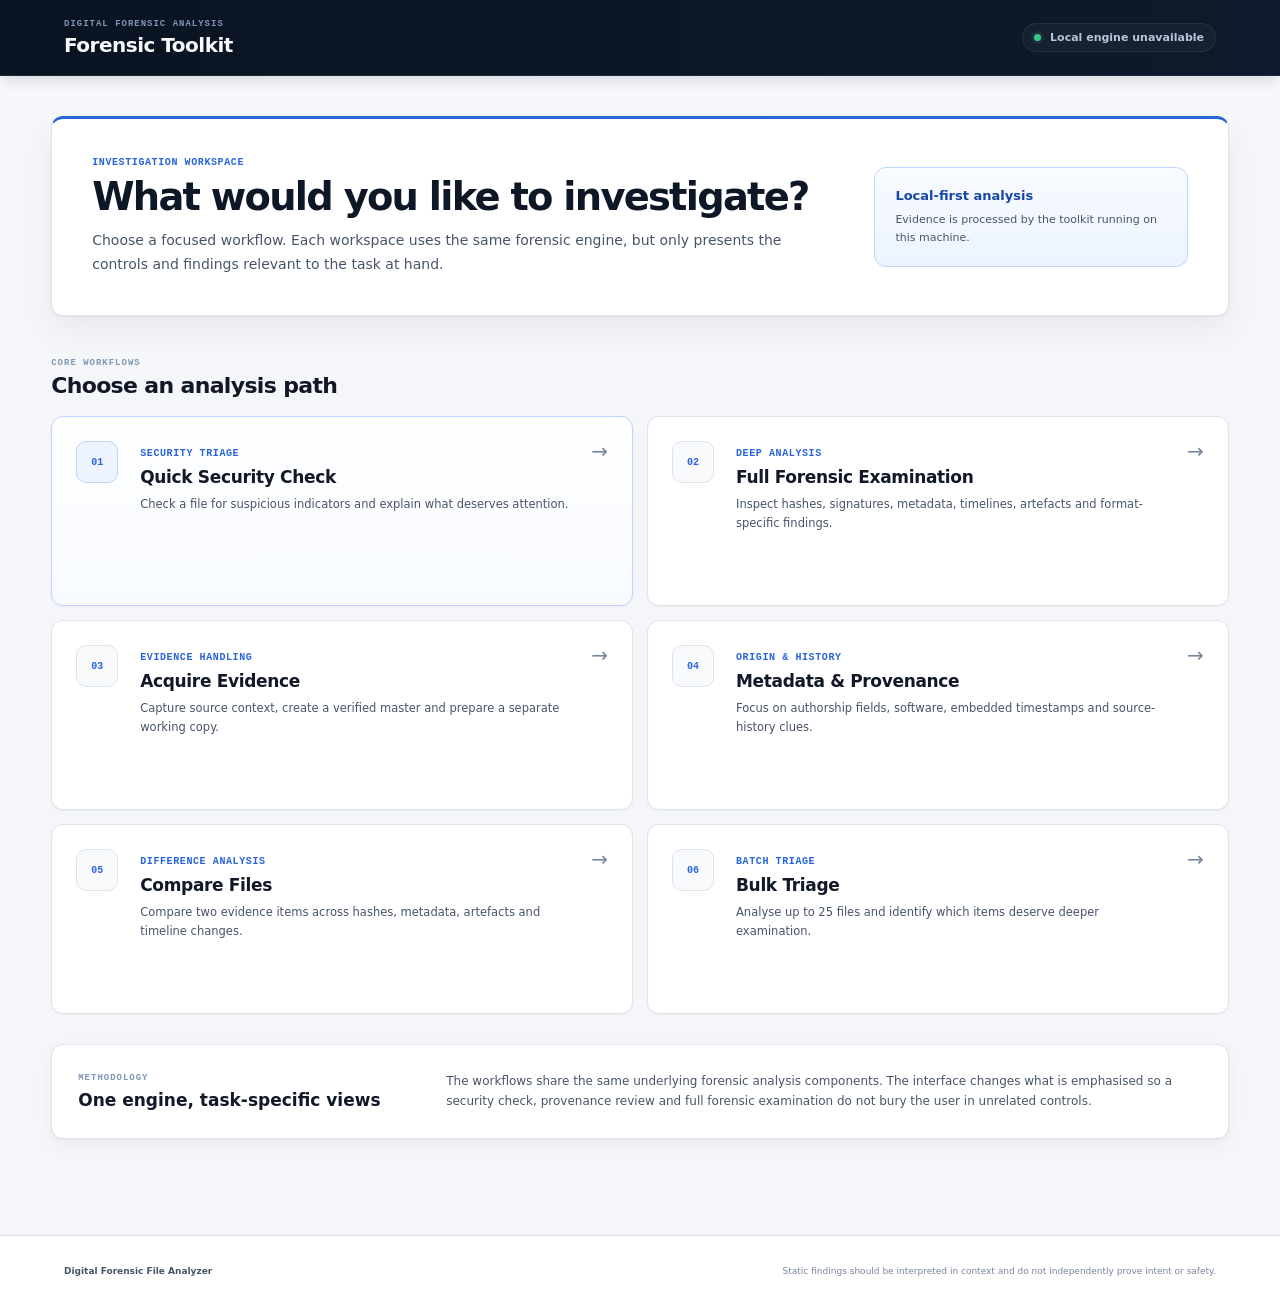
==== commit 74f72837: "updated UI functionality and refactored functionality" ====
--- a/static/index.html
+++ b/static/index.html
@@ -1,906 +1,129 @@
-<!DOCTYPE html>
-<html lang="en">
-<head>
-    <meta charset="UTF-8">
-
-    <meta
-        name="viewport"
-        content="width=device-width, initial-scale=1.0"
-    >
-
-    <title>Digital Forensic File Analyzer</title>
-
-    <link
-        rel="stylesheet"
-        href="/static/styles.css"
-    >
-</head>
-
-<body>
-
-<header class="topbar">
-
-    <div class="brand">
-        <div class="eyebrow">
-            Digital Forensic Analysis
-        </div>
-
-        <h1>Forensic File Analyzer</h1>
-    </div>
-
-    <div class="status">
-        <span class="status-dot"></span>
-        Running locally
-    </div>
-
-</header>
-
-
-<main>
-
-    <!-- =========================================================
-         FILE UPLOAD
-         ========================================================= -->
-
-    <section class="hero panel">
-
-        <div class="hero-copy">
-
-            <span class="section-label">
-                File analysis
-            </span>
-
-            <h2>Analyse a file</h2>
-
-            <p>
-                Review file properties, calculate integrity hashes,
-                validate the detected file type and inspect available
-                metadata in a structured forensic view.
-            </p>
-
-            <div class="privacy-note">
-                Files are analysed locally and are not uploaded to an
-                external service.
-            </div>
-
-        </div>
-
-
-        <div class="upload-area">
-
-            <label
-                class="drop-zone"
-                id="drop-zone"
-            >
-
-                <input
-                    type="file"
-                    id="file-input"
-                    hidden
-                >
-
-                <span class="upload-icon">+</span>
-
-                <strong>Select a file</strong>
-
-                <span>
-                    or drag and drop it here
-                </span>
-
-            </label>
-
-
-            <div
-                id="selected-file"
-                class="selected-file"
-            ></div>
-
-
-            <button
-                id="analyse-button"
-                class="primary-button"
-                disabled
-            >
-                Analyse file
-            </button>
-
-        </div>
-
-    </section>
-
-<section class="tool-grid">
-
-    <!-- File Comparison -->
-
-    <section class="panel tool-panel">
-
-        <div class="eyebrow">
-            Comparison
-        </div>
-
-        <h3>Compare two files</h3>
-
-        <p class="panel-description">
-            Compare hashes, file properties, metadata,
-            embedded timestamps and extracted artefacts.
-        </p>
-
-
-        <div class="compare-inputs">
-
-            <label class="compact-file-input">
-
-                <span>File A</span>
-
-                <input
-                    type="file"
-                    id="compare-file-a"
-                >
-
-            </label>
-
-
-            <label class="compact-file-input">
-
-                <span>File B</span>
-
-                <input
-                    type="file"
-                    id="compare-file-b"
-                >
-
-            </label>
-
-        </div>
-
-
-        <button
-            id="compare-button"
-            class="secondary-button"
-            disabled
-        >
-            Compare files
-        </button>
-
-    </section>
-
-
-    <!-- Bulk Analysis -->
-
-    <section class="panel tool-panel">
-
-        <div class="eyebrow">
-            Batch analysis
-        </div>
-
-        <h3>Analyse multiple files</h3>
-
-        <p class="panel-description">
-            Analyse up to 25 files and review the
-            results in a sortable investigation table.
-        </p>
-
-
-        <label class="compact-file-input">
-
-            <span>Select files</span>
-
-            <input
-                type="file"
-                id="bulk-file-input"
-                multiple
-            >
-
-        </label>
-
-
-        <button
-            id="bulk-button"
-            class="secondary-button"
-            disabled
-        >
-            Analyse selected files
-        </button>
-
-    </section>
-
-</section>
-
-<!-- =========================================================
-     PORTFOLIO / DEMO MODE
-     ========================================================= -->
-
-<section class="panel demo-panel">
-
-    <div class="panel-heading">
-
-        <div>
-
-            <div class="eyebrow">
-                Portfolio mode
-            </div>
-
-            <h3>
-                Safe demonstration evidence
-            </h3>
-
-            <p class="panel-description">
-                Load generated mock evidence through the real
-                forensic-analysis pipeline without exposing
-                real investigation files.
-            </p>
-
-        </div>
-
-        <span class="badge good">
-            Safe demo data
-        </span>
-
-    </div>
-
-
-    <div class="demo-controls">
-
-        <div class="demo-select-group">
-
-            <label for="demo-sample-select">
-                Demonstration scenario
-            </label>
-
-            <select
-                id="demo-sample-select"
-                class="demo-select"
-            >
-                <option value="">
-                    Loading demonstration evidence...
-                </option>
-            </select>
-
-        </div>
-
-
-        <button
-            id="demo-load-button"
-            class="primary-button"
-            disabled
-        >
-            Load demo evidence
-        </button>
-
-
-        <button
-            id="demo-download-button"
-            class="secondary-button"
-            disabled
-        >
-            Download sample
-        </button>
-
-    </div>
-
-
-    <div
-        id="demo-description"
-        class="demo-description"
-    >
-        Select a scenario to see what it demonstrates.
-    </div>
-
-</section>
-<section
-    id="comparison-results"
-    class="panel hidden"
->
-
-    <div class="panel-heading">
-
-        <div>
-
-            <div class="eyebrow">
-                Comparison results
-            </div>
-
-            <h3>
-                File comparison
-            </h3>
-
-        </div>
-
-    </div>
-
-
-    <div
-        id="comparison-summary"
-        class="overview-grid"
-    ></div>
-
-
-    <div
-        id="comparison-details"
-    ></div>
-
-</section>
-
-
-<section
-    id="bulk-results"
-    class="panel hidden"
->
-
-    <div class="panel-heading">
-
-        <div>
-
-            <div class="eyebrow">
-                Batch results
-            </div>
-
-            <h3>
-                Bulk analysis
-            </h3>
-
-        </div>
-
-    </div>
-
-
-    <input
-        type="search"
-        id="bulk-filter"
-        class="bulk-filter"
-        placeholder="Filter results..."
-    >
-
-
-    <div class="bulk-table-wrapper">
-
-        <table
-            class="bulk-table"
-            id="bulk-table"
-        >
-
-            <thead>
-
-                <tr>
-
-                    <th data-sort="filename">
-                        Filename
-                    </th>
-
-                    <th data-sort="type">
-                        Type
-                    </th>
-
-                    <th data-sort="sha256">
-                        SHA-256
-                    </th>
-
-                    <th data-sort="size_bytes">
-                        Size
-                    </th>
-
-                    <th data-sort="created">
-                        Created
-                    </th>
-
-                    <th data-sort="modified">
-                        Modified
-                    </th>
-
-                    <th data-sort="artefact_count">
-                        Artefacts
-                    </th>
-
-                    <th>
-                        Observations
-                    </th>
-
-                </tr>
-
-            </thead>
-
-
-            <tbody
-                id="bulk-table-body"
-            ></tbody>
-
-        </table>
-
-    </div>
-
-</section>
-    <!-- =========================================================
-         LOADING
-         ========================================================= -->
-
-    <section
-        id="loading"
-        class="panel hidden loading-panel"
-    >
-
-        <div class="loader"></div>
-
-        <div>
-            <strong>Analysing file</strong>
-            <span>Extracting forensic information...</span>
-        </div>
-
-    </section>
-
-
-    <!-- =========================================================
-         RESULTS
-         ========================================================= -->
-
-    <section
-        id="results"
-        class="hidden"
-    >
-
-        <div class="section-heading">
-
-            <div>
-
-                <div class="eyebrow">
-                    Analysis results
-                </div>
-
-                <h2 id="result-filename"></h2>
-
-            </div>
-
-
-            <div
-                id="analysis-time"
-                class="analysis-time"
-            ></div>
-
-        </div>
-
-
-        <div
-            id="warnings"
-            class="warnings"
-        ></div>
-
-
-        <!-- =====================================================
-             OVERVIEW
-             ===================================================== -->
-
-        <div
-            id="overview-grid"
-            class="overview-grid"
-        ></div>
-
-
-        <!-- =====================================================
-             FILE SIGNATURE
-             ===================================================== -->
-
-        <section class="panel">
-
-            <div class="panel-heading">
-
-                <div>
-
-                    <div class="eyebrow">
-                        File identification
-                    </div>
-
-                    <h3>Signature analysis</h3>
-
-                    <p class="panel-description">
-                        Compares the filename extension with the
-                        detected file structure and signature.
-                    </p>
-
-                </div>
-
-
-                <span
-                    id="signature-status"
-                    class="badge"
-                ></span>
-
-            </div>
-
-
-            <div
-                id="signature-content"
-                class="property-grid"
-            ></div>
-
-        </section>
-
-
-        <!-- =====================================================
-             INTEGRITY
-             ===================================================== -->
-
-        <section class="panel">
-
-            <div class="panel-heading">
-
-                <div>
-
-                    <div class="eyebrow">
-                        Integrity
-                    </div>
-
-                    <h3>
-                        Cryptographic hashes
-                    </h3>
-
-                    <p class="panel-description">
-                        SHA-256 is used as the primary evidence
-                        integrity hash. Re-select the file later
-                        to verify that it still matches the
-                        original analysis.
-                    </p>
-
-                </div>
-
-            </div>
-
-
-            <div
-                id="hashes"
-                class="hash-list"
-            ></div>
-
-
-            <div class="verification-area">
-
-                <input
-                    type="file"
-                    id="verify-file-input"
-                    hidden
-                >
-
-
-                <button
-                    id="verify-button"
-                    class="secondary-button"
-                    disabled
-                >
-                    Verify file
-                </button>
-
-
-                <div
-                    id="verification-result"
-                    class="verification-result hidden"
-                ></div>
-
-            </div>
-
-        </section>
-
-
-        <!-- =====================================================
-             FILESYSTEM
-             ===================================================== -->
-
-        <section class="panel">
-
-            <div class="panel-heading">
-
-                <div>
-
-                    <div class="eyebrow">
-                        Filesystem context
-                    </div>
-
-                    <h3>Evidence copy</h3>
-
-                    <p class="panel-description">
-                        Filesystem information associated with the
-                        copy currently being analysed.
-                    </p>
-
-                </div>
-
-            </div>
-
-
-            <div
-                id="filesystem-note"
-                class="info-box"
-            ></div>
-
-
-            <div
-                id="filesystem"
-                class="property-grid"
-            ></div>
-
-        </section>
-
-
-        <!-- =====================================================
-             TIMELINE
-             ===================================================== -->
-
-        <section class="panel">
-
-            <div class="panel-heading">
-
-                <div>
-
-                    <div class="eyebrow">
-                        Timeline
-                    </div>
-
-                    <h3>Forensic timeline</h3>
-
-                    <p class="panel-description">
-                        Timestamps from filesystem and embedded metadata
-                        are collected into a common chronological view.
-                        UTC conversion is only performed where timezone
-                        information is available.
-                    </p>
-
-                </div>
-
-
-                <span
-                    id="timeline-count"
-                    class="badge"
-                ></span>
-
-            </div>
-
-
-            <div
-                id="timeline-summary"
-                class="timeline-summary"
-            ></div>
-
-
-            <div
-                id="timeline-observations"
-                class="timeline-observations"
-            ></div>
-
-
-            <div
-                id="timeline"
-                class="timeline"
-            ></div>
-
-        </section>
-
-
-        <!-- =====================================================
-             INTERESTING ARTEFACTS
-             ===================================================== -->
-
-        <section class="panel">
-
-            <div class="panel-heading">
-
-                <div>
-
-                    <div class="eyebrow">
-                        Extracted content
-                    </div>
-
-                    <h3>
-                        Interesting artefacts
-                    </h3>
-
-                    <p class="panel-description">
-                        Readable strings are inspected for values
-                        that may be useful during an investigation.
-                        Their presence does not imply malicious
-                        activity.
-                    </p>
-
-                </div>
-
-
-                <span
-                    id="artefact-count"
-                    class="badge"
-                ></span>
-
-            </div>
-
-
-            <div
-                id="artefact-note"
-                class="info-box"
-            ></div>
-
-
-            <div
-                id="artefacts"
-                class="artefacts"
-            ></div>
-
-        </section>
-
-<section class="panel">
-
-    <div class="panel-heading">
-
-        <div>
-
-            <div class="eyebrow">
-                Format analysis
-            </div>
-
-            <h3>
-                File structure
-            </h3>
-
-            <p class="panel-description">
-                Format-specific structural analysis is
-                performed without opening or executing
-                the analysed file.
-            </p>
-
-        </div>
-
-
-        <span
-            id="format-analysis-status"
-            class="badge"
-        ></span>
-
-    </div>
-
-
-    <div
-        id="format-analysis"
-        class="format-analysis"
-    ></div>
-
-</section>
-        <!-- =====================================================
-             METADATA
-             ===================================================== -->
-
-        <section class="panel">
-
-            <div class="panel-heading">
-
-                <div>
-
-                    <div class="eyebrow">
-                        Metadata
-                    </div>
-
-                    <h3>Extracted metadata</h3>
-
-                    <p class="panel-description">
-                        Metadata is grouped by source and type to help
-                        distinguish filesystem, document, image and
-                        application information.
-                    </p>
-
-                </div>
-
-
-                <span
-                    id="metadata-count"
-                    class="badge"
-                ></span>
-
-            </div>
-
-
-            <div id="metadata"></div>
-
-        </section>
-
-
-        <!-- =====================================================
-             REPORTS
-             ===================================================== -->
-
-        <section class="panel">
-
-            <div class="panel-heading">
-
-                <div>
-
-                    <div class="eyebrow">
-                        Reports
-                    </div>
-
-                    <h3>
-                        Export analysis
-                    </h3>
-
-                    <p class="panel-description">
-                        Export the persisted analysis in
-                        machine-readable or human-readable formats.
-                        Reports retain the original SHA-256 evidence
-                        baseline.
-                    </p>
-
-                </div>
-
-            </div>
-
-
-            <div class="report-actions">
-
-                <button
-                    class="secondary-button report-button"
-                    data-report-format="json"
-                    disabled
-                >
-                    JSON report
-                </button>
-
-
-                <button
-                    class="secondary-button report-button"
-                    data-report-format="timeline.csv"
-                    disabled
-                >
-                    Timeline CSV
-                </button>
-
-
-                <button
-                    class="secondary-button report-button"
-                    data-report-format="artefacts.csv"
-                    disabled
-                >
-                    Artefacts CSV
-                </button>
-
-
-                <button
-                    class="primary-button report-button"
-                    data-report-format="html"
-                    disabled
-                >
-                    HTML forensic report
-                </button>
-                <button
-    class="primary-button report-button"
-    data-report-format="pdf"
-    disabled
->
-    PDF forensic report
-</button>
-            </div>
-
-
-            <div class="info-box">
-                The HTML report is a standalone human-readable
-                forensic report. JSON retains the complete structured
-                analysis, while the CSV exports provide focused
-                timeline and artefact datasets.
-            </div>
-
-        </section>
-
-    </section>
-
-</main>
-
-
-<footer>
-
-    <strong>
-        Digital Forensic File Analyzer
-    </strong>
-
-    <span>
-        Metadata and timestamps should be interpreted as evidence,
-        not treated as independently verified facts.
-    </span>
-
-</footer>
-
-
-<script src="/static/app.js"></script>
-
-</body>
-</html>+<!DOCTYPE html>
+<html lang="en">
+<head>
+    <meta charset="UTF-8">
+    <meta name="viewport" content="width=device-width, initial-scale=1.0">
+    <title>Digital Forensic Toolkit</title>
+    <link rel="stylesheet" href="/static/css/styles.css">
+</head>
+<body>
+<header class="topbar">
+    <div class="brand">
+        <div class="eyebrow">Digital Forensic Analysis</div>
+        <h1>Forensic Toolkit</h1>
+    </div>
+    <div class="topbar-actions">
+        <div class="status">
+            <span class="status-dot"></span>
+            <span id="dashboard-status-text">Local engine</span>
+        </div>
+    </div>
+</header>
+
+<main class="dashboard-page">
+    <section class="panel dashboard-hero">
+        <div>
+            <div class="section-label">Investigation workspace</div>
+            <h2>What would you like to investigate?</h2>
+            <p>
+                Choose a focused workflow. Each workspace uses the same forensic engine,
+                but only presents the controls and findings relevant to the task at hand.
+            </p>
+        </div>
+        <div class="dashboard-assurance">
+            <strong>Local-first analysis</strong>
+            <span>Evidence is processed by the toolkit running on this machine.</span>
+        </div>
+    </section>
+
+    <section class="dashboard-section">
+        <div class="section-heading">
+            <div>
+                <div class="eyebrow">Core workflows</div>
+                <h2>Choose an analysis path</h2>
+            </div>
+        </div>
+
+        <div class="workflow-card-grid">
+            <a class="workflow-card workflow-card-featured" href="/security">
+                <div class="workflow-card-icon">01</div>
+                <div class="workflow-card-copy">
+                    <span class="section-label">Security triage</span>
+                    <h3>Quick Security Check</h3>
+                    <p>Check a file for suspicious indicators and explain what deserves attention.</p>
+                </div>
+                <span class="workflow-card-arrow">→</span>
+            </a>
+
+            <a class="workflow-card" href="/forensic">
+                <div class="workflow-card-icon">02</div>
+                <div class="workflow-card-copy">
+                    <span class="section-label">Deep analysis</span>
+                    <h3>Full Forensic Examination</h3>
+                    <p>Inspect hashes, signatures, metadata, timelines, artefacts and format-specific findings.</p>
+                </div>
+                <span class="workflow-card-arrow">→</span>
+            </a>
+
+            <a class="workflow-card" href="/local">
+                <div class="workflow-card-icon">03</div>
+                <div class="workflow-card-copy">
+                    <span class="section-label">Evidence handling</span>
+                    <h3>Acquire Evidence</h3>
+                    <p>Capture source context, create a verified master and prepare a separate working copy.</p>
+                </div>
+                <span class="workflow-card-arrow">→</span>
+            </a>
+
+            <a class="workflow-card" href="/provenance">
+                <div class="workflow-card-icon">04</div>
+                <div class="workflow-card-copy">
+                    <span class="section-label">Origin & history</span>
+                    <h3>Metadata & Provenance</h3>
+                    <p>Focus on authorship fields, software, embedded timestamps and source-history clues.</p>
+                </div>
+                <span class="workflow-card-arrow">→</span>
+            </a>
+
+            <a class="workflow-card" href="/compare">
+                <div class="workflow-card-icon">05</div>
+                <div class="workflow-card-copy">
+                    <span class="section-label">Difference analysis</span>
+                    <h3>Compare Files</h3>
+                    <p>Compare two evidence items across hashes, metadata, artefacts and timeline changes.</p>
+                </div>
+                <span class="workflow-card-arrow">→</span>
+            </a>
+
+            <a class="workflow-card" href="/bulk">
+                <div class="workflow-card-icon">06</div>
+                <div class="workflow-card-copy">
+                    <span class="section-label">Batch triage</span>
+                    <h3>Bulk Triage</h3>
+                    <p>Analyse up to 25 files and identify which items deserve deeper examination.</p>
+                </div>
+                <span class="workflow-card-arrow">→</span>
+            </a>
+        </div>
+    </section>
+
+    <section class="panel dashboard-methodology">
+        <div>
+            <div class="eyebrow">Methodology</div>
+            <h3>One engine, task-specific views</h3>
+        </div>
+        <p>
+            The workflows share the same underlying forensic analysis components. The interface
+            changes what is emphasised so a security check, provenance review and full forensic
+            examination do not bury the user in unrelated controls.
+        </p>
+    </section>
+</main>
+
+<footer>
+    <strong>Digital Forensic File Analyzer</strong>
+    <span>Static findings should be interpreted in context and do not independently prove intent or safety.</span>
+</footer>
+<script src="/static/js/dashboard.js?v=1"></script>
+</body>
+</html>
--- a/static/css/styles.css
+++ b/static/css/styles.css
@@ -0,0 +1,5638 @@
+/* =========================================================
+
+   DIGITAL FORENSIC FILE ANALYZER
+
+   Professional Cybersecurity UI
+
+   ========================================================= */
+
+
+
+
+
+/* =========================================================
+
+   DESIGN TOKENS
+
+   ========================================================= */
+
+
+
+:root {
+
+    /* Page */
+
+    --background: #f4f6f9;
+
+    --background-deep: #eef2f6;
+
+
+
+    /* Surfaces */
+
+    --surface: #ffffff;
+
+    --surface-soft: #f8fafc;
+
+    --surface-muted: #f1f5f9;
+
+    --surface-hover: #f5f8fc;
+
+
+
+    /* Dark security/navigation */
+
+    --nav: #0c1524;
+
+    --nav-soft: #111d30;
+
+    --nav-border: #1d2a3d;
+
+
+
+    /* Borders */
+
+    --border: #dde4ec;
+
+    --border-soft: #e8edf3;
+
+    --border-strong: #c8d2de;
+
+
+
+    /* Typography */
+
+    --text: #111827;
+
+    --text-soft: #475569;
+
+    --text-muted: #78869a;
+
+    --text-faint: #98a4b4;
+
+
+
+    /* Brand / Security blue */
+
+    --accent: #2864dc;
+
+    --accent-hover: #1f55c5;
+
+    --accent-strong: #1747a6;
+
+    --accent-soft: #edf4ff;
+
+    --accent-border: #bfd4fa;
+
+
+
+    /* Cyan secondary accent */
+
+    --cyber: #0ea5c7;
+
+    --cyber-soft: #e9f9fc;
+
+
+
+    /* Status colours */
+
+    --success: #167a50;
+
+    --success-soft: #ebf8f2;
+
+    --success-border: #b9e3ce;
+
+
+
+    --warning: #946214;
+
+    --warning-soft: #fff8e6;
+
+    --warning-border: #ecd799;
+
+
+
+    --danger: #b4233b;
+
+    --danger-soft: #fff0f2;
+
+    --danger-border: #efbdc5;
+
+
+
+    /* Radius */
+
+    --radius-sm: 6px;
+
+    --radius-md: 9px;
+
+    --radius-lg: 12px;
+
+    --radius-xl: 15px;
+
+
+
+    /* Shadows */
+
+    --shadow-sm:
+
+        0 1px 2px rgba(15, 23, 42, 0.04);
+
+
+
+    --shadow:
+
+        0 1px 2px rgba(15, 23, 42, 0.035),
+
+        0 6px 18px rgba(15, 23, 42, 0.045);
+
+
+
+    --shadow-lg:
+
+        0 1px 2px rgba(15, 23, 42, 0.04),
+
+        0 12px 32px rgba(15, 23, 42, 0.06);
+
+
+
+    /* Fonts */
+
+    --font-ui:
+
+        Inter,
+
+        system-ui,
+
+        -apple-system,
+
+        BlinkMacSystemFont,
+
+        "Segoe UI",
+
+        sans-serif;
+
+
+
+    --font-mono:
+
+        "SFMono-Regular",
+
+        Consolas,
+
+        "Liberation Mono",
+
+        Menlo,
+
+        monospace;
+
+}
+
+
+
+
+
+/* =========================================================
+
+   RESET
+
+   ========================================================= */
+
+
+
+* {
+
+    box-sizing: border-box;
+
+}
+
+
+
+
+
+html {
+
+    background: var(--background);
+
+    scroll-behavior: smooth;
+
+}
+
+
+
+
+
+body {
+
+    margin: 0;
+
+    min-height: 100vh;
+
+
+
+    background:
+
+        linear-gradient(
+
+            180deg,
+
+            #f7f9fc 0,
+
+            var(--background) 180px
+
+        );
+
+
+
+    color: var(--text);
+
+
+
+    font-family: var(--font-ui);
+
+
+
+    -webkit-font-smoothing: antialiased;
+
+    text-rendering: optimizeLegibility;
+
+}
+
+
+
+
+
+button,
+
+input {
+
+    font: inherit;
+
+}
+
+
+
+
+
+/* =========================================================
+
+   HEADER
+
+   ========================================================= */
+
+
+
+.topbar {
+
+    min-height: 76px;
+
+
+
+    display: flex;
+
+    align-items: center;
+
+    justify-content: space-between;
+
+
+
+    padding: 0 max(5%, 32px);
+
+
+
+    background:
+
+        linear-gradient(
+
+            90deg,
+
+            #0a1321,
+
+            #0e1a2b
+
+        );
+
+
+
+    border-bottom: 1px solid var(--nav-border);
+
+
+
+    position: sticky;
+
+    top: 0;
+
+
+
+    z-index: 20;
+
+
+
+    box-shadow:
+
+        0 1px 0 rgba(255, 255, 255, 0.025),
+
+        0 4px 14px rgba(5, 12, 22, 0.12);
+
+}
+
+
+
+
+
+.brand {
+
+    position: relative;
+
+}
+
+
+
+
+
+.brand h1 {
+
+    margin: 4px 0 0;
+
+
+
+    color: #f8fafc;
+
+
+
+    font-size: 20px;
+
+    line-height: 1.2;
+
+
+
+    font-weight: 650;
+
+
+
+    letter-spacing: -0.025em;
+
+}
+
+
+
+
+
+.eyebrow {
+
+    color: #7f96b5;
+
+
+
+    font-family: var(--font-mono);
+
+
+
+    font-size: 9px;
+
+    font-weight: 700;
+
+
+
+    letter-spacing: 0.11em;
+
+
+
+    text-transform: uppercase;
+
+}
+
+
+
+
+
+.status {
+
+    display: flex;
+
+    align-items: center;
+
+
+
+    gap: 9px;
+
+
+
+    padding: 7px 11px;
+
+
+
+    border: 1px solid rgba(255, 255, 255, 0.07);
+
+
+
+    border-radius: 999px;
+
+
+
+    background: rgba(255, 255, 255, 0.035);
+
+
+
+    color: #b7c5d8;
+
+
+
+    font-size: 11px;
+
+    font-weight: 550;
+
+}
+
+
+
+
+
+.status-dot {
+
+    width: 7px;
+
+    height: 7px;
+
+
+
+    background: #37c888;
+
+
+
+    border-radius: 50%;
+
+
+
+    box-shadow:
+
+        0 0 0 3px rgba(55, 200, 136, 0.1);
+
+}
+
+
+
+
+
+/* =========================================================
+
+   MAIN LAYOUT
+
+   ========================================================= */
+
+
+
+main {
+
+    width: min(1380px, 92%);
+
+
+
+    margin:
+
+        40px auto
+
+        96px;
+
+}
+
+
+
+
+
+.panel {
+
+    position: relative;
+
+
+
+    margin-bottom: 18px;
+
+
+
+    padding: 26px;
+
+
+
+    background: var(--surface);
+
+
+
+    border: 1px solid var(--border);
+
+
+
+    border-radius: var(--radius-lg);
+
+
+
+    box-shadow: var(--shadow);
+
+}
+
+
+
+
+
+/* =========================================================
+
+   HERO / UPLOAD
+
+   ========================================================= */
+
+
+
+.hero {
+
+    display: grid;
+
+
+
+    grid-template-columns:
+
+        minmax(300px, 0.85fr)
+
+        minmax(430px, 1.15fr);
+
+
+
+    gap: 54px;
+
+
+
+    align-items: center;
+
+
+
+    padding: 38px 40px;
+
+
+
+    border-top:
+
+        3px solid
+
+        var(--accent);
+
+
+
+    box-shadow: var(--shadow-lg);
+
+}
+
+
+
+
+
+.hero-copy {
+
+    max-width: 520px;
+
+}
+
+
+
+
+
+.hero-copy h2 {
+
+    margin:
+
+        8px 0
+
+        12px;
+
+
+
+    color: #0d1726;
+
+
+
+    font-size: clamp(28px, 2.4vw, 34px);
+
+
+
+    line-height: 1.12;
+
+
+
+    font-weight: 670;
+
+
+
+    letter-spacing: -0.04em;
+
+}
+
+
+
+
+
+.hero-copy p {
+
+    margin: 0;
+
+
+
+    max-width: 500px;
+
+
+
+    color: var(--text-soft);
+
+
+
+    font-size: 14px;
+
+    line-height: 1.7;
+
+}
+
+
+
+
+
+.section-label {
+
+    color: var(--accent);
+
+
+
+    font-family: var(--font-mono);
+
+
+
+    font-size: 10px;
+
+    font-weight: 700;
+
+
+
+    letter-spacing: 0.06em;
+
+
+
+    text-transform: uppercase;
+
+}
+
+
+
+
+
+.privacy-note {
+
+    position: relative;
+
+
+
+    margin-top: 24px;
+
+
+
+    padding:
+
+        12px
+
+        14px
+
+        12px
+
+        38px;
+
+
+
+    background: var(--surface-soft);
+
+
+
+    border: 1px solid var(--border);
+
+
+
+    border-radius: var(--radius-md);
+
+
+
+    color: var(--text-muted);
+
+
+
+    font-size: 11px;
+
+    line-height: 1.55;
+
+}
+
+
+
+
+
+.privacy-note::before {
+
+    content: "✓";
+
+
+
+    position: absolute;
+
+
+
+    left: 14px;
+
+    top: 50%;
+
+
+
+    transform: translateY(-50%);
+
+
+
+    width: 16px;
+
+    height: 16px;
+
+
+
+    display: flex;
+
+    align-items: center;
+
+    justify-content: center;
+
+
+
+    border-radius: 50%;
+
+
+
+    background: var(--success-soft);
+
+
+
+    color: var(--success);
+
+
+
+    font-size: 10px;
+
+    font-weight: 800;
+
+}
+
+
+
+
+
+.upload-area {
+
+    display: flex;
+
+    flex-direction: column;
+
+
+
+    gap: 13px;
+
+}
+
+
+
+
+
+.drop-zone {
+
+    min-height: 185px;
+
+
+
+    display: flex;
+
+    flex-direction: column;
+
+
+
+    align-items: center;
+
+    justify-content: center;
+
+
+
+    gap: 7px;
+
+
+
+    padding: 28px;
+
+
+
+    cursor: pointer;
+
+
+
+    border: 1px dashed #b9c5d4;
+
+
+
+    border-radius: var(--radius-lg);
+
+
+
+    background:
+
+        linear-gradient(
+
+            180deg,
+
+            #fbfcfe,
+
+            #f7f9fc
+
+        );
+
+
+
+    color: var(--text);
+
+
+
+    transition:
+
+        background 0.15s ease,
+
+        border-color 0.15s ease,
+
+        box-shadow 0.15s ease,
+
+        transform 0.15s ease;
+
+}
+
+
+
+
+
+.drop-zone:hover,
+
+.drop-zone.dragging {
+
+    background: var(--accent-soft);
+
+
+
+    border-color: var(--accent);
+
+
+
+    box-shadow:
+
+        inset 0 0 0 1px rgba(40, 100, 220, 0.06);
+
+
+
+    transform: translateY(-1px);
+
+}
+
+
+
+
+
+.drop-zone strong {
+
+    margin-top: 4px;
+
+
+
+    color: #172033;
+
+
+
+    font-size: 13px;
+
+    font-weight: 650;
+
+}
+
+
+
+
+
+.drop-zone span {
+
+    color: var(--text-muted);
+
+
+
+    font-size: 12px;
+
+}
+
+
+
+
+
+.upload-icon {
+
+    width: 42px;
+
+    height: 42px;
+
+
+
+    display: flex;
+
+
+
+    align-items: center;
+
+    justify-content: center;
+
+
+
+    margin-bottom: 4px;
+
+
+
+    border: 1px solid #dbe6fa;
+
+
+
+    border-radius: 11px;
+
+
+
+    background: #f0f5ff;
+
+
+
+    color: var(--accent) !important;
+
+
+
+    font-size: 22px;
+
+    font-weight: 300;
+
+
+
+    box-shadow:
+
+        0 2px 7px rgba(40, 100, 220, 0.06);
+
+}
+
+
+
+
+
+.selected-file {
+
+    min-height: 20px;
+
+
+
+    color: var(--text-soft);
+
+
+
+    font-family: var(--font-mono);
+
+
+
+    font-size: 11px;
+
+}
+
+
+
+/* Analysis tools */
+
+
+
+.tool-grid {
+
+    display: grid;
+
+
+
+    grid-template-columns:
+
+        repeat(
+
+            2,
+
+            minmax(0, 1fr)
+
+        );
+
+
+
+    gap: 18px;
+
+
+
+    margin-bottom: 22px;
+
+}
+
+
+
+
+
+.tool-panel {
+
+    margin-bottom: 0;
+
+}
+
+
+
+
+
+.tool-panel h3 {
+
+    margin:
+
+        6px 0
+
+        7px;
+
+}
+
+
+
+
+
+.compare-inputs {
+
+    display: grid;
+
+
+
+    grid-template-columns:
+
+        1fr 1fr;
+
+
+
+    gap: 10px;
+
+
+
+    margin:
+
+        20px 0
+
+        14px;
+
+}
+
+
+
+
+
+.compact-file-input {
+
+    display: flex;
+
+
+
+    flex-direction: column;
+
+
+
+    gap: 7px;
+
+
+
+    color:
+
+        var(--text-soft);
+
+
+
+    font-size: 12px;
+
+}
+
+
+
+
+
+.compact-file-input input {
+
+    width: 100%;
+
+
+
+    padding: 10px;
+
+
+
+    background:
+
+        var(--surface-soft);
+
+
+
+    border:
+
+        1px solid
+
+        var(--border);
+
+
+
+    border-radius: 8px;
+
+}
+
+
+
+
+
+.tool-panel
+
+.secondary-button {
+
+    margin-top: 14px;
+
+}
+
+
+
+
+
+/* Comparison */
+
+
+
+.comparison-section {
+
+    padding-top: 20px;
+
+
+
+    margin-top: 20px;
+
+
+
+    border-top:
+
+        1px solid
+
+        var(--border);
+
+}
+
+
+
+
+
+.comparison-section h4 {
+
+    margin:
+
+        0 0
+
+        14px;
+
+
+
+    font-size: 14px;
+
+}
+
+
+
+
+
+.comparison-files {
+
+    display: grid;
+
+
+
+    grid-template-columns:
+
+        1fr 1fr;
+
+
+
+    gap: 12px;
+
+}
+
+
+
+
+
+.comparison-file-card {
+
+    padding: 14px;
+
+
+
+    background:
+
+        var(--surface-soft);
+
+
+
+    border:
+
+        1px solid
+
+        var(--border);
+
+
+
+    border-radius: 9px;
+
+
+
+    font-size: 12px;
+
+
+
+    line-height: 1.6;
+
+}
+
+
+
+
+
+.comparison-hash {
+
+    margin-top: 8px;
+
+
+
+    font-family:
+
+        ui-monospace,
+
+        SFMono-Regular,
+
+        Menlo,
+
+        Consolas,
+
+        monospace;
+
+
+
+    font-size: 10px;
+
+
+
+    overflow-wrap:
+
+        anywhere;
+
+}
+
+
+
+
+
+.difference-group {
+
+    margin-bottom: 16px;
+
+}
+
+
+
+
+
+.difference-group > strong {
+
+    display: block;
+
+
+
+    margin-bottom: 7px;
+
+
+
+    font-size: 12px;
+
+}
+
+
+
+
+
+.difference-row {
+
+    padding:
+
+        9px
+
+        11px;
+
+
+
+    margin-top: 5px;
+
+
+
+    background:
+
+        var(--surface-soft);
+
+
+
+    border:
+
+        1px solid
+
+        var(--border);
+
+
+
+    border-radius: 7px;
+
+
+
+    font-family:
+
+        ui-monospace,
+
+        SFMono-Regular,
+
+        Menlo,
+
+        Consolas,
+
+        monospace;
+
+
+
+    font-size: 11px;
+
+
+
+    overflow-wrap:
+
+        anywhere;
+
+}
+
+
+
+
+
+.comparison-empty {
+
+    color:
+
+        var(--text-muted);
+
+
+
+    font-size: 12px;
+
+}
+
+
+
+
+
+/* Bulk analysis */
+
+
+
+.bulk-filter {
+
+    width: min(
+
+        400px,
+
+        100%
+
+    );
+
+
+
+    margin-top: 20px;
+
+
+
+    padding:
+
+        10px
+
+        12px;
+
+
+
+    border:
+
+        1px solid
+
+        var(--border);
+
+
+
+    border-radius: 8px;
+
+
+
+    background:
+
+        var(--surface);
+
+
+
+    color:
+
+        var(--text);
+
+}
+
+
+
+
+
+.bulk-table-wrapper {
+
+    overflow-x: auto;
+
+
+
+    margin-top: 18px;
+
+}
+
+
+
+
+
+.bulk-table {
+
+    width: 100%;
+
+
+
+    min-width: 1100px;
+
+
+
+    border-collapse:
+
+        collapse;
+
+}
+
+
+
+
+
+.bulk-table th,
+
+.bulk-table td {
+
+    padding:
+
+        11px
+
+        12px;
+
+
+
+    border-bottom:
+
+        1px solid
+
+        var(--border);
+
+
+
+    text-align:
+
+        left;
+
+
+
+    vertical-align:
+
+        top;
+
+
+
+    font-size: 11px;
+
+}
+
+
+
+
+
+.bulk-table th {
+
+    background:
+
+        var(--surface-soft);
+
+
+
+    color:
+
+        var(--text-soft);
+
+
+
+    font-weight: 650;
+
+
+
+    white-space: nowrap;
+
+}
+
+
+
+
+
+.bulk-table
+
+th[data-sort] {
+
+    cursor: pointer;
+
+}
+
+
+
+
+
+.bulk-table
+
+th[data-sort]:hover {
+
+    color:
+
+        var(--accent);
+
+}
+
+
+
+
+
+.bulk-hash {
+
+    max-width: 220px;
+
+
+
+    font-family:
+
+        ui-monospace,
+
+        SFMono-Regular,
+
+        Menlo,
+
+        Consolas,
+
+        monospace;
+
+
+
+    overflow-wrap:
+
+        anywhere;
+
+}
+
+
+
+
+
+@media (
+
+    max-width: 800px
+
+) {
+
+
+
+    .tool-grid,
+
+    .compare-inputs,
+
+    .comparison-files {
+
+        grid-template-columns:
+
+            1fr;
+
+    }
+
+
+
+}
+
+/* =========================================================
+
+   BUTTONS
+
+   ========================================================= */
+
+
+
+.primary-button {
+
+    min-height: 46px;
+
+
+
+    padding: 0 18px;
+
+
+
+    border: 1px solid transparent;
+
+
+
+    border-radius: 8px;
+
+
+
+    background:
+
+        linear-gradient(
+
+            180deg,
+
+            #3474eb,
+
+            var(--accent)
+
+        );
+
+
+
+    color: #ffffff;
+
+
+
+    font-size: 13px;
+
+    font-weight: 650;
+
+
+
+    cursor: pointer;
+
+
+
+    box-shadow:
+
+        0 1px 2px rgba(16, 52, 116, 0.18),
+
+        0 3px 8px rgba(40, 100, 220, 0.12);
+
+
+
+    transition:
+
+        background 0.15s ease,
+
+        border-color 0.15s ease,
+
+        box-shadow 0.15s ease,
+
+        transform 0.1s ease;
+
+}
+
+
+
+
+
+.primary-button:hover:not(:disabled) {
+
+    background:
+
+        linear-gradient(
+
+            180deg,
+
+            #2e69da,
+
+            var(--accent-hover)
+
+        );
+
+
+
+    box-shadow:
+
+        0 2px 4px rgba(16, 52, 116, 0.18),
+
+        0 5px 14px rgba(40, 100, 220, 0.18);
+
+}
+
+
+
+
+
+.primary-button:active:not(:disabled) {
+
+    transform: translateY(1px);
+
+}
+
+
+
+
+
+.primary-button:disabled {
+
+    opacity: 0.44;
+
+
+
+    box-shadow: none;
+
+
+
+    cursor: not-allowed;
+
+}
+
+
+
+
+
+.secondary-button {
+
+    min-height: 40px;
+
+
+
+    padding: 0 16px;
+
+
+
+    border: 1px solid var(--border-strong);
+
+
+
+    border-radius: 8px;
+
+
+
+    background: var(--surface);
+
+
+
+    color: #273548;
+
+
+
+    font-size: 12px;
+
+    font-weight: 620;
+
+
+
+    cursor: pointer;
+
+
+
+    transition:
+
+        background 0.15s ease,
+
+        border-color 0.15s ease,
+
+        color 0.15s ease,
+
+        box-shadow 0.15s ease;
+
+}
+
+
+
+
+
+.secondary-button:hover:not(:disabled) {
+
+    background: var(--surface-soft);
+
+
+
+    border-color: #afbbc9;
+
+
+
+    box-shadow: var(--shadow-sm);
+
+}
+
+
+
+
+
+.secondary-button:disabled {
+
+    opacity: 0.5;
+
+
+
+    cursor: not-allowed;
+
+}
+
+
+
+
+
+/* =========================================================
+
+   VISIBILITY
+
+   ========================================================= */
+
+
+
+.hidden {
+
+    display: none !important;
+
+}
+
+
+
+
+
+/* =========================================================
+
+   LOADING
+
+   ========================================================= */
+
+
+
+.loading-panel {
+
+    display: flex;
+
+
+
+    align-items: center;
+
+
+
+    gap: 16px;
+
+}
+
+
+
+
+
+.loading-panel strong {
+
+    display: block;
+
+
+
+    margin-bottom: 4px;
+
+
+
+    font-size: 13px;
+
+}
+
+
+
+
+
+.loading-panel span {
+
+    display: block;
+
+
+
+    color: var(--text-muted);
+
+
+
+    font-size: 12px;
+
+}
+
+
+
+
+
+.loader {
+
+    width: 28px;
+
+    height: 28px;
+
+
+
+    flex: 0 0 auto;
+
+
+
+    border: 3px solid var(--border);
+
+
+
+    border-top-color: var(--accent);
+
+
+
+    border-radius: 50%;
+
+
+
+    animation: spin 0.7s linear infinite;
+
+}
+
+
+
+
+
+/* =========================================================
+
+   HEADINGS
+
+   ========================================================= */
+
+
+
+.section-heading,
+
+.panel-heading {
+
+    display: flex;
+
+
+
+    align-items: flex-start;
+
+    justify-content: space-between;
+
+
+
+    gap: 24px;
+
+}
+
+
+
+
+
+.section-heading {
+
+    margin:
+
+        42px 0
+
+        18px;
+
+}
+
+
+
+
+
+.section-heading h2 {
+
+    margin:
+
+        5px 0
+
+        0;
+
+
+
+    color: #101827;
+
+
+
+    font-size: 22px;
+
+    font-weight: 670;
+
+
+
+    letter-spacing: -0.03em;
+
+}
+
+
+
+
+
+.panel-heading h3 {
+
+    margin:
+
+        5px 0
+
+        0;
+
+
+
+    color: #121c2b;
+
+
+
+    font-size: 17px;
+
+    font-weight: 660;
+
+
+
+    letter-spacing: -0.02em;
+
+}
+
+
+
+
+
+.panel-description {
+
+    margin:
+
+        8px 0
+
+        0;
+
+
+
+    max-width: 720px;
+
+
+
+    color: var(--text-muted);
+
+
+
+    font-size: 12px;
+
+    line-height: 1.6;
+
+}
+
+
+
+
+
+.analysis-time {
+
+    padding-top: 4px;
+
+
+
+    color: var(--text-muted);
+
+
+
+    font-family: var(--font-mono);
+
+
+
+    font-size: 10px;
+
+
+
+    white-space: nowrap;
+
+}
+
+
+
+
+
+/* =========================================================
+
+   OVERVIEW METRICS
+
+   ========================================================= */
+
+
+
+.overview-grid {
+
+    display: grid;
+
+
+
+    grid-template-columns:
+
+        repeat(
+
+            auto-fit,
+
+            minmax(165px, 1fr)
+
+        );
+
+
+
+    gap: 10px;
+
+
+
+    margin-bottom: 18px;
+
+}
+
+
+
+
+
+.metric {
+
+    position: relative;
+
+
+
+    min-height: 96px;
+
+
+
+    padding: 16px;
+
+
+
+    display: flex;
+
+    flex-direction: column;
+
+    justify-content: space-between;
+
+
+
+    overflow: hidden;
+
+
+
+    background:
+
+        linear-gradient(
+
+            180deg,
+
+            #ffffff,
+
+            #fbfcfd
+
+        );
+
+
+
+    border: 1px solid var(--border);
+
+
+
+    border-radius: 10px;
+
+
+
+    box-shadow: var(--shadow-sm);
+
+}
+
+
+
+
+
+.metric::after {
+
+    content: "";
+
+
+
+    position: absolute;
+
+
+
+    top: 0;
+
+    left: 0;
+
+
+
+    width: 100%;
+
+    height: 2px;
+
+
+
+    background:
+
+        linear-gradient(
+
+            90deg,
+
+            var(--accent),
+
+            var(--cyber)
+
+        );
+
+
+
+    opacity: 0.42;
+
+}
+
+
+
+
+
+.metric-label {
+
+    color: var(--text-muted);
+
+
+
+    font-family: var(--font-mono);
+
+
+
+    font-size: 9px;
+
+    font-weight: 700;
+
+
+
+    letter-spacing: 0.07em;
+
+
+
+    text-transform: uppercase;
+
+}
+
+
+
+
+
+.metric-value {
+
+    display: block;
+
+
+
+    margin-top: 12px;
+
+
+
+    color: #172033;
+
+
+
+    font-size: 14px;
+
+    font-weight: 630;
+
+
+
+    line-height: 1.4;
+
+
+
+    overflow-wrap: anywhere;
+
+}
+
+
+
+
+
+/* =========================================================
+
+   BADGES
+
+   ========================================================= */
+
+
+
+.badge {
+
+    display: inline-flex;
+
+
+
+    align-items: center;
+
+
+
+    gap: 6px;
+
+
+
+    padding:
+
+        5px
+
+        9px;
+
+
+
+    border: 1px solid var(--border);
+
+
+
+    border-radius: 999px;
+
+
+
+    background: var(--surface-soft);
+
+
+
+    color: var(--text-soft);
+
+
+
+    font-size: 10px;
+
+    font-weight: 650;
+
+
+
+    white-space: nowrap;
+
+}
+
+
+
+
+
+.badge.good {
+
+    background: var(--success-soft);
+
+
+
+    border-color: var(--success-border);
+
+
+
+    color: var(--success);
+
+}
+
+
+
+
+
+.badge.warning {
+
+    background: var(--warning-soft);
+
+
+
+    border-color: var(--warning-border);
+
+
+
+    color: var(--warning);
+
+}
+
+
+
+
+
+/* =========================================================
+
+   PROPERTY CARDS
+
+   ========================================================= */
+
+
+
+.property-grid {
+
+    display: grid;
+
+
+
+    grid-template-columns:
+
+        repeat(
+
+            auto-fit,
+
+            minmax(230px, 1fr)
+
+        );
+
+
+
+    gap: 10px;
+
+
+
+    margin-top: 20px;
+
+}
+
+
+
+
+
+.property {
+
+    padding: 14px;
+
+
+
+    background: var(--surface-soft);
+
+
+
+    border: 1px solid var(--border-soft);
+
+
+
+    border-radius: 8px;
+
+}
+
+
+
+
+
+.property-name {
+
+    color: var(--text-muted);
+
+
+
+    font-family: var(--font-mono);
+
+
+
+    font-size: 9px;
+
+    font-weight: 700;
+
+
+
+    text-transform: uppercase;
+
+
+
+    letter-spacing: 0.065em;
+
+}
+
+
+
+
+
+.property-value {
+
+    display: block;
+
+
+
+    margin-top: 7px;
+
+
+
+    color: #1f2937;
+
+
+
+    font-family: var(--font-mono);
+
+
+
+    font-size: 11px;
+
+    line-height: 1.6;
+
+
+
+    overflow-wrap: anywhere;
+
+}
+
+
+
+
+
+/* =========================================================
+
+   HASHES
+
+   ========================================================= */
+
+
+
+.hash-list {
+
+    margin-top: 20px;
+
+
+
+    border-top: 1px solid var(--border);
+
+}
+
+
+
+
+
+.hash-row {
+
+    display: grid;
+
+
+
+    grid-template-columns:
+
+        100px
+
+        1fr;
+
+
+
+    gap: 18px;
+
+
+
+    padding:
+
+        14px
+
+        4px;
+
+
+
+    border-bottom: 1px solid var(--border-soft);
+
+}
+
+
+
+
+
+.hash-row:last-child {
+
+    border-bottom: none;
+
+}
+
+
+
+
+
+.hash-name {
+
+    color: var(--text-soft);
+
+
+
+    font-family: var(--font-mono);
+
+
+
+    font-size: 10px;
+
+    font-weight: 700;
+
+}
+
+
+
+
+
+.hash-value {
+
+    color: #182235;
+
+
+
+    font-family: var(--font-mono);
+
+
+
+    font-size: 11px;
+
+    line-height: 1.55;
+
+
+
+    overflow-wrap: anywhere;
+
+}
+
+
+
+/* Format analysis */
+
+
+
+.format-analysis {
+
+    margin-top: 20px;
+
+}
+
+
+
+
+
+.format-observation {
+
+    margin-top: 10px;
+
+
+
+    padding:
+
+        13px
+
+        15px;
+
+
+
+    border-radius: 9px;
+
+
+
+    font-size: 12px;
+
+
+
+    line-height: 1.5;
+
+}
+
+
+
+
+
+.format-observation strong {
+
+    display: block;
+
+
+
+    margin-bottom: 4px;
+
+}
+
+
+
+
+
+.format-observation.info {
+
+    background:
+
+        var(--accent-soft);
+
+
+
+    border:
+
+        1px solid
+
+        #cad6f9;
+
+
+
+    color:
+
+        #475674;
+
+}
+
+
+
+
+
+.format-observation.warning {
+
+    background:
+
+        var(--warning-soft);
+
+
+
+    border:
+
+        1px solid
+
+        var(--warning-border);
+
+
+
+    color:
+
+        var(--warning);
+
+}
+
+
+
+/* --------------------------------------------------------------------------
+
+   Portfolio / Demo Mode
+
+   -------------------------------------------------------------------------- */
+
+
+
+.demo-panel {
+
+    margin-top: 22px;
+
+}
+
+
+
+
+
+.demo-controls {
+
+    display: grid;
+
+
+
+    grid-template-columns:
+
+        minmax(260px, 1fr)
+
+        auto
+
+        auto;
+
+
+
+    gap: 12px;
+
+
+
+    align-items: end;
+
+
+
+    margin-top: 20px;
+
+}
+
+
+
+
+
+.demo-select-group {
+
+    display: flex;
+
+
+
+    flex-direction: column;
+
+
+
+    gap: 7px;
+
+}
+
+
+
+
+
+.demo-select-group label {
+
+    color:
+
+        var(--text-soft);
+
+
+
+    font-size: 11px;
+
+
+
+    font-weight: 600;
+
+}
+
+
+
+
+
+.demo-select {
+
+    width: 100%;
+
+
+
+    min-height: 42px;
+
+
+
+    padding:
+
+        0
+
+        12px;
+
+
+
+    border:
+
+        1px solid
+
+        var(--border);
+
+
+
+    border-radius: 8px;
+
+
+
+    background:
+
+        var(--surface);
+
+
+
+    color:
+
+        var(--text);
+
+
+
+    font: inherit;
+
+}
+
+
+
+
+
+.demo-select:focus {
+
+    outline:
+
+        2px solid
+
+        var(--accent-soft);
+
+
+
+    border-color:
+
+        var(--accent);
+
+}
+
+
+
+
+
+.demo-description {
+
+    margin-top: 16px;
+
+
+
+    padding:
+
+        13px
+
+        15px;
+
+
+
+    border:
+
+        1px solid
+
+        var(--border);
+
+
+
+    border-radius: 8px;
+
+
+
+    background:
+
+        var(--surface-soft);
+
+
+
+    color:
+
+        var(--text-soft);
+
+
+
+    font-size: 12px;
+
+
+
+    line-height: 1.55;
+
+}
+
+
+
+
+
+@media (
+
+    max-width: 800px
+
+) {
+
+
+
+    .demo-controls {
+
+        grid-template-columns:
+
+            1fr;
+
+    }
+
+
+
+
+
+    .demo-controls button {
+
+        width: 100%;
+
+    }
+
+
+
+}
+
+/* =========================================================
+
+   CONTEXT / INFORMATION BOXES
+
+   ========================================================= */
+
+
+
+.info-box {
+
+    margin-top: 18px;
+
+
+
+    padding:
+
+        13px
+
+        15px;
+
+
+
+    border: 1px solid var(--accent-border);
+
+
+
+    border-left:
+
+        3px solid
+
+        var(--accent);
+
+
+
+    border-radius: 8px;
+
+
+
+    background: var(--accent-soft);
+
+
+
+    color: #425571;
+
+
+
+    font-size: 11px;
+
+    line-height: 1.6;
+
+}
+
+
+
+
+
+.warning-box {
+
+    padding:
+
+        13px
+
+        15px;
+
+
+
+    margin-bottom: 12px;
+
+
+
+    border: 1px solid var(--warning-border);
+
+
+
+    border-left:
+
+        3px solid
+
+        var(--warning);
+
+
+
+    border-radius: 8px;
+
+
+
+    background: var(--warning-soft);
+
+
+
+    color: #795013;
+
+
+
+    font-size: 11px;
+
+    line-height: 1.6;
+
+}
+
+
+
+
+
+/* =========================================================
+
+   TIMELINE SUMMARY
+
+   ========================================================= */
+
+
+
+.timeline-summary {
+
+    margin-top: 18px;
+
+}
+
+
+
+
+
+.timeline-summary-note {
+
+    padding: 12px 14px;
+
+
+
+    background: var(--surface-soft);
+
+
+
+    border: 1px solid var(--border);
+
+
+
+    border-radius: 8px;
+
+
+
+    color: var(--text-soft);
+
+
+
+    font-size: 11px;
+
+    line-height: 1.6;
+
+}
+
+
+
+
+
+.timeline-observations {
+
+    margin-top: 10px;
+
+}
+
+
+
+
+
+.timeline-observation {
+
+    padding: 13px 15px;
+
+
+
+    margin-bottom: 9px;
+
+
+
+    border-radius: 8px;
+
+
+
+    font-size: 11px;
+
+    line-height: 1.6;
+
+}
+
+
+
+
+
+.timeline-observation.warning {
+
+    background: var(--warning-soft);
+
+
+
+    border: 1px solid var(--warning-border);
+
+
+
+    color: #795013;
+
+}
+
+
+
+
+
+.timeline-observation.info {
+
+    background: var(--accent-soft);
+
+
+
+    border: 1px solid var(--accent-border);
+
+
+
+    color: #425571;
+
+}
+
+
+
+
+
+.timeline-observation-title {
+
+    display: block;
+
+
+
+    margin-bottom: 4px;
+
+
+
+    font-weight: 700;
+
+}
+
+
+
+
+
+/* =========================================================
+
+   FORENSIC TIMELINE
+
+   ========================================================= */
+
+
+
+.timeline {
+
+    position: relative;
+
+
+
+    margin-top: 24px;
+
+
+
+    padding-left: 30px;
+
+}
+
+
+
+
+
+.timeline::before {
+
+    content: "";
+
+
+
+    position: absolute;
+
+
+
+    top: 8px;
+
+    bottom: 8px;
+
+    left: 6px;
+
+
+
+    width: 1px;
+
+
+
+    background:
+
+        linear-gradient(
+
+            180deg,
+
+            var(--accent-border),
+
+            var(--border-strong)
+
+        );
+
+}
+
+
+
+
+
+.timeline-item {
+
+    position: relative;
+
+
+
+    padding:
+
+        0
+
+        0
+
+        20px
+
+        18px;
+
+}
+
+
+
+
+
+.timeline-item:last-child {
+
+    padding-bottom: 0;
+
+}
+
+
+
+
+
+.timeline-marker {
+
+    position: absolute;
+
+
+
+    width: 11px;
+
+    height: 11px;
+
+
+
+    left: -29px;
+
+    top: 7px;
+
+
+
+    border-radius: 50%;
+
+
+
+    background: var(--surface);
+
+
+
+    border: 2px solid var(--accent);
+
+
+
+    box-shadow:
+
+        0 0 0 3px var(--accent-soft);
+
+}
+
+
+
+
+
+.timeline-item.evidence-copy .timeline-marker {
+
+    border-color: var(--text-muted);
+
+
+
+    box-shadow:
+
+        0 0 0 3px var(--surface-muted);
+
+}
+
+
+
+
+
+.timeline-card {
+
+    padding:
+
+        15px
+
+        17px;
+
+
+
+    background: var(--surface-soft);
+
+
+
+    border: 1px solid var(--border);
+
+
+
+    border-radius: 9px;
+
+
+
+    transition:
+
+        border-color 0.15s ease,
+
+        background 0.15s ease;
+
+}
+
+
+
+
+
+.timeline-card:hover {
+
+    background: #fbfcfe;
+
+
+
+    border-color: var(--border-strong);
+
+}
+
+
+
+
+
+.timeline-time {
+
+    color: #162033;
+
+
+
+    font-family: var(--font-mono);
+
+
+
+    font-size: 10px;
+
+    font-weight: 700;
+
+}
+
+
+
+
+
+.timeline-original {
+
+    margin-top: 4px;
+
+
+
+    color: var(--text-muted);
+
+
+
+    font-family: var(--font-mono);
+
+
+
+    font-size: 9px;
+
+}
+
+
+
+
+
+.timeline-event-title {
+
+    margin-top: 10px;
+
+
+
+    color: var(--text);
+
+
+
+    font-size: 13px;
+
+    font-weight: 670;
+
+}
+
+
+
+
+
+.timeline-event-source {
+
+    margin-top: 4px;
+
+
+
+    color: var(--text-muted);
+
+
+
+    font-size: 10px;
+
+}
+
+
+
+
+
+.timeline-badges {
+
+    display: flex;
+
+
+
+    flex-wrap: wrap;
+
+
+
+    gap: 6px;
+
+
+
+    margin-top: 9px;
+
+}
+
+
+
+
+
+.timeline-badge {
+
+    padding:
+
+        3px
+
+        7px;
+
+
+
+    border: 1px solid var(--border);
+
+
+
+    border-radius: 999px;
+
+
+
+    background: var(--surface);
+
+
+
+    color: var(--text-soft);
+
+
+
+    font-family: var(--font-mono);
+
+
+
+    font-size: 9px;
+
+    font-weight: 600;
+
+}
+
+
+
+
+
+.timeline-badge.timezone-warning {
+
+    background: var(--warning-soft);
+
+
+
+    border-color: var(--warning-border);
+
+
+
+    color: var(--warning);
+
+}
+
+
+
+
+
+.timeline-note {
+
+    margin-top: 9px;
+
+
+
+    color: var(--text-muted);
+
+
+
+    font-size: 10px;
+
+    line-height: 1.55;
+
+}
+
+
+
+
+
+/* =========================================================
+
+   EVIDENCE VERIFICATION
+
+   ========================================================= */
+
+
+
+.verification-area {
+
+    margin-top: 20px;
+
+
+
+    padding-top: 18px;
+
+
+
+    border-top:
+
+        1px solid
+
+        var(--border);
+
+}
+
+
+
+
+
+.verification-result {
+
+    margin-top: 14px;
+
+
+
+    padding:
+
+        14px
+
+        15px;
+
+
+
+    border-radius: 8px;
+
+
+
+    font-size: 11px;
+
+    line-height: 1.6;
+
+}
+
+
+
+
+
+.verification-result.verified {
+
+    background: var(--success-soft);
+
+
+
+    border:
+
+        1px solid
+
+        var(--success-border);
+
+
+
+    color: var(--success);
+
+}
+
+
+
+
+
+.verification-result.failed {
+
+    background: var(--danger-soft);
+
+
+
+    border:
+
+        1px solid
+
+        var(--danger-border);
+
+
+
+    color: var(--danger);
+
+}
+
+
+
+
+
+.verification-hashes {
+
+    margin-top: 10px;
+
+
+
+    font-family: var(--font-mono);
+
+
+
+    font-size: 10px;
+
+
+
+    overflow-wrap: anywhere;
+
+}
+
+
+
+
+
+/* =========================================================
+
+   INTERESTING ARTEFACTS
+
+   ========================================================= */
+
+
+
+.artefacts {
+
+    margin-top: 16px;
+
+}
+
+
+
+
+
+.artefact-section {
+
+    margin-top: 9px;
+
+
+
+    overflow: hidden;
+
+
+
+    border:
+
+        1px solid
+
+        var(--border);
+
+
+
+    border-radius: 8px;
+
+
+
+    background: var(--surface);
+
+}
+
+
+
+
+
+.artefact-section summary {
+
+    padding:
+
+        12px
+
+        14px;
+
+
+
+    cursor: pointer;
+
+
+
+    background: var(--surface-soft);
+
+
+
+    color: var(--text);
+
+
+
+    font-size: 11px;
+
+    font-weight: 650;
+
+
+
+    transition: background 0.15s ease;
+
+}
+
+
+
+
+
+.artefact-section summary:hover {
+
+    background: var(--surface-muted);
+
+}
+
+
+
+
+
+.artefact-list {
+
+    background: var(--surface);
+
+}
+
+
+
+
+
+.artefact-item {
+
+    padding:
+
+        12px
+
+        14px;
+
+
+
+    border-top:
+
+        1px solid
+
+        var(--border-soft);
+
+}
+
+
+
+
+
+.artefact-value {
+
+    color: var(--text);
+
+
+
+    font-family: var(--font-mono);
+
+
+
+    font-size: 11px;
+
+    line-height: 1.55;
+
+
+
+    overflow-wrap: anywhere;
+
+}
+
+
+
+
+
+.artefact-meta {
+
+    margin-top: 5px;
+
+
+
+    color: var(--text-muted);
+
+
+
+    font-size: 9px;
+
+}
+
+
+
+
+
+.artefact-empty {
+
+    padding: 16px;
+
+
+
+    border:
+
+        1px solid
+
+        var(--border);
+
+
+
+    border-radius: 8px;
+
+
+
+    background: var(--surface-soft);
+
+
+
+    color: var(--text-muted);
+
+
+
+    font-size: 11px;
+
+}
+
+
+
+
+
+/* =========================================================
+
+   METADATA
+
+   ========================================================= */
+
+
+
+#metadata {
+
+    margin-top: 18px;
+
+}
+
+
+
+
+
+.metadata-section {
+
+    margin-top: 9px;
+
+
+
+    overflow: hidden;
+
+
+
+    border:
+
+        1px solid
+
+        var(--border);
+
+
+
+    border-radius: 8px;
+
+
+
+    background: var(--surface);
+
+}
+
+
+
+
+
+.metadata-section summary {
+
+    position: relative;
+
+
+
+    cursor: pointer;
+
+
+
+    padding:
+
+        12px
+
+        14px;
+
+
+
+    background: var(--surface-soft);
+
+
+
+    color: #263244;
+
+
+
+    font-size: 11px;
+
+    font-weight: 650;
+
+
+
+    user-select: none;
+
+
+
+    transition: background 0.15s ease;
+
+}
+
+
+
+
+
+.metadata-section summary:hover {
+
+    background: var(--surface-muted);
+
+}
+
+
+
+
+
+.metadata-table {
+
+    width: 100%;
+
+
+
+    border-collapse: collapse;
+
+
+
+    background: var(--surface);
+
+}
+
+
+
+
+
+.metadata-table th,
+
+.metadata-table td {
+
+    padding:
+
+        11px
+
+        15px;
+
+
+
+    text-align: left;
+
+    vertical-align: top;
+
+
+
+    border-top:
+
+        1px solid
+
+        var(--border-soft);
+
+}
+
+
+
+
+
+.metadata-table tr:hover {
+
+    background: #fafbfd;
+
+}
+
+
+
+
+
+.metadata-table th {
+
+    width: 30%;
+
+
+
+    color: var(--text-muted);
+
+
+
+    font-family: var(--font-mono);
+
+
+
+    font-size: 9px;
+
+    font-weight: 600;
+
+}
+
+
+
+
+
+.metadata-table td {
+
+    color: #1c2738;
+
+
+
+    font-family: var(--font-mono);
+
+
+
+    font-size: 10px;
+
+
+
+    line-height: 1.55;
+
+
+
+    overflow-wrap: anywhere;
+
+}
+
+
+
+
+
+/* =========================================================
+
+   REPORTS
+
+   ========================================================= */
+
+
+
+.report-actions {
+
+    display: flex;
+
+    flex-wrap: wrap;
+
+
+
+    gap: 9px;
+
+
+
+    margin-top: 20px;
+
+    margin-bottom: 14px;
+
+}
+
+
+
+
+
+.report-actions .primary-button,
+
+.report-actions .secondary-button {
+
+    min-width: 145px;
+
+
+
+    padding:
+
+        0
+
+        16px;
+
+}
+
+
+
+
+
+.report-actions .primary-button {
+
+    min-height: 40px;
+
+}
+
+
+
+
+
+/* =========================================================
+
+   FOOTER
+
+   ========================================================= */
+
+
+
+footer {
+
+    min-height: 72px;
+
+
+
+    padding:
+
+        22px
+
+        max(5%, 32px);
+
+
+
+    display: flex;
+
+    justify-content: space-between;
+
+    align-items: center;
+
+
+
+    gap: 30px;
+
+
+
+    border-top:
+
+        1px solid
+
+        var(--border);
+
+
+
+    background: #ffffff;
+
+
+
+    color: var(--text-muted);
+
+
+
+    font-size: 9px;
+
+}
+
+
+
+
+
+footer strong {
+
+    color: var(--text-soft);
+
+
+
+    font-weight: 650;
+
+}
+
+
+
+
+
+/* =========================================================
+
+   ACCESSIBILITY / FOCUS
+
+   ========================================================= */
+
+
+
+button:focus-visible,
+
+.drop-zone:focus-visible,
+
+summary:focus-visible {
+
+    outline:
+
+        2px solid
+
+        rgba(40, 100, 220, 0.55);
+
+
+
+    outline-offset: 2px;
+
+}
+
+
+
+
+
+/* =========================================================
+
+   ANIMATIONS
+
+   ========================================================= */
+
+
+
+@keyframes spin {
+
+    to {
+
+        transform: rotate(360deg);
+
+    }
+
+}
+
+
+
+
+
+/* =========================================================
+
+   RESPONSIVE
+
+   ========================================================= */
+
+
+
+@media (max-width: 900px) {
+
+
+
+    .hero {
+
+        grid-template-columns: 1fr;
+
+
+
+        gap: 28px;
+
+
+
+        padding: 28px;
+
+    }
+
+
+
+
+
+    .hero-copy {
+
+        max-width: 680px;
+
+    }
+
+
+
+
+
+    .section-heading,
+
+    .panel-heading {
+
+        flex-direction: column;
+
+
+
+        align-items: flex-start;
+
+    }
+
+
+
+
+
+    .analysis-time {
+
+        white-space: normal;
+
+    }
+
+
+
+
+
+    footer {
+
+        flex-direction: column;
+
+
+
+        align-items: flex-start;
+
+    }
+
+
+
+}
+
+
+
+
+
+@media (max-width: 650px) {
+
+
+
+    main {
+
+        width: 94%;
+
+
+
+        margin-top: 22px;
+
+    }
+
+
+
+
+
+    .topbar {
+
+        min-height: auto;
+
+
+
+        padding:
+
+            16px
+
+            4%;
+
+
+
+        position: static;
+
+
+
+        flex-direction: column;
+
+
+
+        align-items: flex-start;
+
+
+
+        gap: 12px;
+
+    }
+
+
+
+
+
+    .hero {
+
+        padding: 22px;
+
+    }
+
+
+
+
+
+    .hero-copy h2 {
+
+        font-size: 27px;
+
+    }
+
+
+
+
+
+    .panel {
+
+        padding: 18px;
+
+    }
+
+
+
+
+
+    .overview-grid {
+
+        grid-template-columns:
+
+            repeat(
+
+                2,
+
+                minmax(0, 1fr)
+
+            );
+
+    }
+
+
+
+
+
+    .hash-row {
+
+        grid-template-columns: 1fr;
+
+
+
+        gap: 6px;
+
+    }
+
+
+
+
+
+    .metadata-table th,
+
+    .metadata-table td {
+
+        display: block;
+
+
+
+        width: 100%;
+
+    }
+
+
+
+
+
+    .metadata-table td {
+
+        border-top: none;
+
+
+
+        padding-top: 1px;
+
+        padding-bottom: 12px;
+
+    }
+
+
+
+
+
+    .report-actions {
+
+        flex-direction: column;
+
+    }
+
+
+
+
+
+    .report-actions button {
+
+        width: 100%;
+
+    }
+
+
+
+
+
+    .timeline {
+
+        padding-left: 24px;
+
+    }
+
+
+
+}
+
+
+
+
+
+@media (max-width: 430px) {
+
+
+
+    .overview-grid {
+
+        grid-template-columns: 1fr;
+
+    }
+
+
+
+
+
+    .hero {
+
+        padding:
+
+            20px
+
+            17px;
+
+    }
+
+
+
+
+
+    .drop-zone {
+
+        min-height: 160px;
+
+    }
+
+
+
+}
+
+
+
+
+
+/* =========================================================
+
+   REDUCED MOTION
+
+   ========================================================= */
+
+
+
+@media (prefers-reduced-motion: reduce) {
+
+
+
+    *,
+
+    *::before,
+
+    *::after {
+
+        scroll-behavior: auto !important;
+
+
+
+        transition-duration: 0.01ms !important;
+
+        animation-duration: 0.01ms !important;
+
+        animation-iteration-count: 1 !important;
+
+    }
+
+
+
+}
+
+
+
+/* --------------------------------------------------------------------------
+
+   Local Evidence Mode
+
+   -------------------------------------------------------------------------- */
+
+
+
+.topbar-actions {
+
+    display: flex;
+
+    align-items: center;
+
+    gap: 24px;
+
+}
+
+
+
+
+
+.nav-link {
+
+    color: var(--text-soft);
+
+    text-decoration: none;
+
+    font-size: 12px;
+
+    font-weight: 600;
+
+}
+
+
+
+
+
+.nav-link:hover {
+
+    color: var(--accent);
+
+}
+
+
+
+
+
+.local-root-box {
+
+    margin-top: 20px;
+
+
+
+    padding: 14px 16px;
+
+
+
+    border: 1px solid var(--border);
+
+    border-radius: 9px;
+
+
+
+    background: var(--surface-soft);
+
+
+
+    display: flex;
+
+    flex-direction: column;
+
+
+
+    gap: 6px;
+
+}
+
+
+
+
+
+.local-form {
+
+    display: grid;
+
+
+
+    grid-template-columns:
+
+        minmax(0, 1fr)
+
+        auto;
+
+
+
+    gap: 12px;
+
+
+
+    align-items: end;
+
+
+
+    margin-top: 18px;
+
+}
+
+
+
+
+
+.local-form label {
+
+    display: flex;
+
+    flex-direction: column;
+
+
+
+    gap: 7px;
+
+}
+
+
+
+
+
+.text-input {
+
+    min-height: 44px;
+
+
+
+    width: 100%;
+
+
+
+    padding:
+
+        0
+
+        13px;
+
+
+
+    border:
+
+        1px solid
+
+        var(--border);
+
+
+
+    border-radius: 8px;
+
+
+
+    background:
+
+        var(--surface);
+
+
+
+    color:
+
+        var(--text);
+
+
+
+    font-family:
+
+        ui-monospace,
+
+        SFMono-Regular,
+
+        Menlo,
+
+        Consolas,
+
+        monospace;
+
+
+
+    font-size: 12px;
+
+}
+
+
+
+
+
+.text-input:focus {
+
+    outline:
+
+        2px solid
+
+        var(--accent-soft);
+
+
+
+    border-color:
+
+        var(--accent);
+
+}
+
+
+
+
+
+@media (
+
+    max-width: 800px
+
+) {
+
+
+
+    .local-form {
+
+        grid-template-columns:
+
+            1fr;
+
+    }
+
+
+
+
+
+    .topbar-actions {
+
+        align-items:
+
+            flex-start;
+
+
+
+        flex-direction:
+
+            column;
+
+
+
+        gap: 10px;
+
+    }
+
+
+
+}
+
+
+
+/* Add this block to the bottom of static/styles.css */
+
+
+
+.acquisition-step {
+
+    margin-top: 18px;
+
+}
+
+
+
+.acquisition-form-grid {
+
+    display: grid;
+
+    grid-template-columns: repeat(2, minmax(0, 1fr));
+
+    gap: 16px;
+
+    margin-top: 18px;
+
+}
+
+
+
+.acquisition-form-grid label {
+
+    display: flex;
+
+    flex-direction: column;
+
+    gap: 7px;
+
+}
+
+
+
+.acquisition-description-field {
+
+    grid-column: 1 / -1;
+
+}
+
+
+
+.source-path-card {
+
+    display: flex;
+
+    flex-direction: column;
+
+    gap: 7px;
+
+    padding: 14px 16px;
+
+    margin: 14px 0 18px;
+
+    border: 1px solid var(--border);
+
+    border-radius: 9px;
+
+    background: var(--surface-soft);
+
+}
+
+
+
+.source-path-value {
+
+    font-family: ui-monospace, SFMono-Regular, Menlo, Consolas, monospace;
+
+    font-size: 12px;
+
+    color: var(--text);
+
+    overflow-wrap: anywhere;
+
+}
+
+
+
+.empty-state {
+
+    margin-top: 16px;
+
+    padding: 18px;
+
+    border: 1px dashed var(--border-strong);
+
+    border-radius: 9px;
+
+    color: var(--text-muted);
+
+    background: var(--surface-soft);
+
+    font-size: 12px;
+
+}
+
+
+
+.loading-inline {
+
+    display: flex;
+
+    align-items: center;
+
+    gap: 12px;
+
+    margin-top: 16px;
+
+    color: var(--text-soft);
+
+    font-size: 12px;
+
+}
+
+
+
+.compact-heading {
+
+    margin-bottom: 16px;
+
+}
+
+
+
+@media (max-width: 800px) {
+
+    .acquisition-form-grid {
+
+        grid-template-columns: 1fr;
+
+    }
+
+
+
+    .acquisition-description-field {
+
+        grid-column: auto;
+
+    }
+
+}
+
+
+/* =========================================================
+   LOCAL WORKFLOW PAGES
+   ========================================================= */
+
+.workflow-page {
+    width: min(1180px, 92%);
+    margin: 40px auto 96px;
+}
+
+
+.workflow-hero {
+    display: grid;
+    grid-template-columns: minmax(0, 1fr) minmax(260px, 0.42fr);
+    gap: 34px;
+    align-items: center;
+    border-top: 3px solid var(--accent);
+}
+
+
+.workflow-hero h2 {
+    margin: 8px 0 10px;
+    font-size: clamp(26px, 2.2vw, 34px);
+    letter-spacing: -0.035em;
+}
+
+
+.workflow-hero p {
+    margin: 0;
+    max-width: 720px;
+    color: var(--text-soft);
+    font-size: 13px;
+    line-height: 1.7;
+}
+
+
+.workflow-summary-card {
+    display: flex;
+    flex-direction: column;
+    gap: 7px;
+    padding: 18px;
+    border: 1px solid var(--accent-border);
+    border-radius: var(--radius-lg);
+    background: var(--accent-soft);
+}
+
+
+.workflow-summary-card strong {
+    color: var(--accent-strong);
+    font-size: 13px;
+}
+
+
+.workflow-summary-card span {
+    color: var(--text-soft);
+    font-family: var(--font-mono);
+    font-size: 10px;
+    line-height: 1.5;
+    overflow-wrap: anywhere;
+}
+
+
+.workflow-progress {
+    display: grid;
+    grid-template-columns: repeat(3, minmax(0, 1fr));
+    gap: 10px;
+    margin: 0 0 18px;
+}
+
+
+.workflow-progress-step {
+    display: flex;
+    align-items: center;
+    gap: 11px;
+    min-height: 64px;
+    padding: 12px 14px;
+    border: 1px solid var(--border);
+    border-radius: var(--radius-md);
+    background: var(--surface);
+}
+
+
+.workflow-progress-step > span {
+    width: 28px;
+    height: 28px;
+    display: grid;
+    place-items: center;
+    flex: 0 0 auto;
+    border-radius: 50%;
+    background: var(--surface-muted);
+    color: var(--text-muted);
+    font-family: var(--font-mono);
+    font-size: 10px;
+    font-weight: 700;
+}
+
+
+.workflow-progress-step.active {
+    border-color: var(--accent-border);
+    background: var(--accent-soft);
+}
+
+
+.workflow-progress-step.active > span {
+    background: var(--accent);
+    color: white;
+}
+
+
+.workflow-progress-step strong,
+.workflow-progress-step small {
+    display: block;
+}
+
+
+.workflow-progress-step strong {
+    color: var(--text);
+    font-size: 11px;
+}
+
+
+.workflow-progress-step small {
+    margin-top: 3px;
+    color: var(--text-muted);
+    font-size: 9px;
+}
+
+
+.workflow-panel {
+    scroll-margin-top: 96px;
+}
+
+
+.acquisition-complete {
+    margin-top: 22px;
+    padding-top: 22px;
+    border-top: 1px solid var(--border);
+}
+
+
+.workflow-next-grid {
+    display: grid;
+    grid-template-columns: repeat(2, minmax(0, 1fr));
+    gap: 14px;
+    margin-top: 20px;
+}
+
+
+.workflow-action-card {
+    min-height: 220px;
+    display: flex;
+    flex-direction: column;
+    justify-content: space-between;
+    gap: 18px;
+    padding: 20px;
+    border: 1px solid var(--border);
+    border-radius: var(--radius-lg);
+    background: var(--surface-soft);
+}
+
+
+.workflow-action-card h4 {
+    margin: 7px 0 7px;
+    color: var(--text);
+    font-size: 15px;
+}
+
+
+.workflow-action-card p {
+    margin: 0;
+    color: var(--text-soft);
+    font-size: 11px;
+    line-height: 1.65;
+}
+
+
+.workflow-action-primary {
+    border-color: var(--accent-border);
+    background: linear-gradient(
+        180deg,
+        #f7faff,
+        var(--accent-soft)
+    );
+}
+
+
+.button-link {
+    min-height: 40px;
+    display: inline-flex;
+    align-items: center;
+    justify-content: center;
+    padding: 0 16px;
+    border-radius: 8px;
+    text-decoration: none;
+    font-size: 11px;
+    font-weight: 650;
+    cursor: pointer;
+}
+
+
+.primary-button.button-link {
+    color: #ffffff;
+}
+
+
+.secondary-button.button-link {
+    color: var(--text);
+}
+
+
+.disabled-link {
+    pointer-events: none;
+    opacity: 0.48;
+}
+
+
+.analysis-launch-panel {
+    display: grid;
+    grid-template-columns: minmax(0, 1fr) auto;
+    gap: 22px;
+    align-items: center;
+}
+
+
+.analysis-launch-panel .loading-inline {
+    grid-column: 1 / -1;
+    margin-top: 0;
+}
+
+
+.technical-details {
+    margin-top: 18px;
+    overflow: hidden;
+    border: 1px solid var(--border);
+    border-radius: var(--radius-md);
+    background: var(--surface-soft);
+}
+
+
+.technical-details > summary {
+    padding: 13px 15px;
+    cursor: pointer;
+    color: var(--text-soft);
+    font-size: 11px;
+    font-weight: 650;
+    user-select: none;
+}
+
+
+.technical-details > summary:hover {
+    background: var(--surface-muted);
+}
+
+
+.technical-details-body {
+    margin-top: 0;
+    padding: 14px 15px 16px;
+    border-top: 1px solid var(--border);
+    background: var(--surface);
+}
+
+
+.report-choice-panel .panel-heading {
+    align-items: center;
+}
+
+
+.warning-box {
+    padding: 16px;
+    border: 1px solid var(--danger-border);
+    border-radius: var(--radius-md);
+    background: var(--danger-soft);
+    color: var(--danger);
+}
+
+
+.warning-box p {
+    margin: 7px 0 0;
+    font-size: 11px;
+    line-height: 1.6;
+}
+
+
+@media (max-width: 900px) {
+
+    .workflow-hero {
+        grid-template-columns: 1fr;
+    }
+
+
+    .workflow-next-grid {
+        grid-template-columns: 1fr;
+    }
+
+
+    .analysis-launch-panel {
+        grid-template-columns: 1fr;
+    }
+
+}
+
+
+@media (max-width: 700px) {
+
+    .workflow-progress {
+        grid-template-columns: 1fr;
+    }
+
+
+    .workflow-page {
+        width: 94%;
+        margin-top: 22px;
+    }
+
+
+    .workflow-action-card {
+        min-height: auto;
+    }
+
+}
+.metadata-table,
+table {
+    width: 100%;
+    max-width: 100%;
+    border-collapse: collapse;
+    table-layout: fixed;
+    font-size: 12px;
+}
+
+th,
+td {
+    text-align: left;
+    vertical-align: top;
+    padding: 10px;
+    border-top: 1px solid var(--border);
+
+    overflow-wrap: anywhere;
+    word-break: break-word;
+}
+
+th {
+    color: var(--muted);
+}
+
+.code {
+    font-family:
+        ui-monospace,
+        SFMono-Regular,
+        Menlo,
+        Consolas,
+        monospace;
+
+    overflow-wrap: anywhere;
+    word-break: break-all;
+    white-space: normal;
+}
+
+/* =========================================================
+   DASHBOARD / WORKFLOW SELECTOR
+   ========================================================= */
+
+.dashboard-page {
+    width: min(1180px, 92%);
+    margin: 40px auto 96px;
+}
+
+.dashboard-hero {
+    display: grid;
+    grid-template-columns: minmax(0, 1fr) minmax(270px, 0.42fr);
+    gap: 36px;
+    align-items: center;
+    padding: 38px 40px;
+    border-top: 3px solid var(--accent);
+    box-shadow: var(--shadow-lg);
+}
+
+.dashboard-hero h2 {
+    margin: 8px 0 12px;
+    color: #0d1726;
+    font-size: clamp(30px, 3vw, 40px);
+    line-height: 1.08;
+    letter-spacing: -0.045em;
+}
+
+.dashboard-hero p {
+    margin: 0;
+    max-width: 720px;
+    color: var(--text-soft);
+    font-size: 14px;
+    line-height: 1.7;
+}
+
+.dashboard-assurance {
+    display: flex;
+    flex-direction: column;
+    gap: 8px;
+    padding: 20px;
+    border: 1px solid var(--accent-border);
+    border-radius: var(--radius-lg);
+    background: linear-gradient(180deg, #f8fbff, var(--accent-soft));
+}
+
+.dashboard-assurance strong {
+    color: var(--accent-strong);
+    font-size: 13px;
+}
+
+.dashboard-assurance span {
+    color: var(--text-soft);
+    font-size: 11px;
+    line-height: 1.6;
+}
+
+.dashboard-section {
+    margin-top: 32px;
+}
+
+.workflow-card-grid {
+    display: grid;
+    grid-template-columns: repeat(2, minmax(0, 1fr));
+    gap: 14px;
+}
+
+.workflow-card {
+    position: relative;
+    min-height: 190px;
+    display: grid;
+    grid-template-columns: 46px minmax(0, 1fr) auto;
+    gap: 18px;
+    align-items: start;
+    padding: 24px;
+    border: 1px solid var(--border);
+    border-radius: var(--radius-lg);
+    background: var(--surface);
+    box-shadow: var(--shadow-sm);
+    color: inherit;
+    text-decoration: none;
+    transition: transform 0.15s ease, border-color 0.15s ease, box-shadow 0.15s ease, background 0.15s ease;
+}
+
+.workflow-card:hover {
+    transform: translateY(-2px);
+    border-color: var(--accent-border);
+    background: #fbfdff;
+    box-shadow: var(--shadow);
+}
+
+.workflow-card-featured {
+    border-color: var(--accent-border);
+    background: linear-gradient(180deg, #ffffff, #f7faff);
+}
+
+.workflow-card-icon {
+    width: 42px;
+    height: 42px;
+    display: grid;
+    place-items: center;
+    border: 1px solid var(--border);
+    border-radius: 10px;
+    background: var(--surface-soft);
+    color: var(--accent);
+    font-family: var(--font-mono);
+    font-size: 10px;
+    font-weight: 800;
+}
+
+.workflow-card-featured .workflow-card-icon {
+    border-color: var(--accent-border);
+    background: var(--accent-soft);
+}
+
+.workflow-card-copy h3 {
+    margin: 7px 0 8px;
+    color: var(--text);
+    font-size: 17px;
+    letter-spacing: -0.02em;
+}
+
+.workflow-card-copy p {
+    margin: 0;
+    color: var(--text-soft);
+    font-size: 11.5px;
+    line-height: 1.65;
+}
+
+.workflow-card-arrow {
+    color: var(--text-muted);
+    font-size: 20px;
+    line-height: 1;
+    transition: transform 0.15s ease, color 0.15s ease;
+}
+
+.workflow-card:hover .workflow-card-arrow {
+    transform: translateX(3px);
+    color: var(--accent);
+}
+
+.dashboard-methodology {
+    margin-top: 30px;
+    display: grid;
+    grid-template-columns: minmax(220px, 0.45fr) minmax(0, 1fr);
+    gap: 28px;
+    align-items: center;
+}
+
+.dashboard-methodology h3 {
+    margin: 7px 0 0;
+    font-size: 17px;
+}
+
+.dashboard-methodology p {
+    margin: 0;
+    color: var(--text-soft);
+    font-size: 12px;
+    line-height: 1.7;
+}
+
+.placeholder-workflow-panel {
+    padding: 34px;
+}
+
+.placeholder-workflow-panel h3 {
+    margin: 8px 0 10px;
+}
+
+.placeholder-workflow-panel .button-link {
+    margin-top: 12px;
+}
+
+@media (max-width: 900px) {
+    .dashboard-hero,
+    .dashboard-methodology {
+        grid-template-columns: 1fr;
+    }
+
+    .workflow-card-grid {
+        grid-template-columns: 1fr;
+    }
+}
+
+@media (max-width: 650px) {
+    .dashboard-page {
+        width: 94%;
+        margin-top: 22px;
+    }
+
+    .dashboard-hero {
+        padding: 28px 24px;
+    }
+
+    .workflow-card {
+        grid-template-columns: 42px minmax(0, 1fr);
+    }
+
+    .workflow-card-arrow {
+        display: none;
+    }
+}
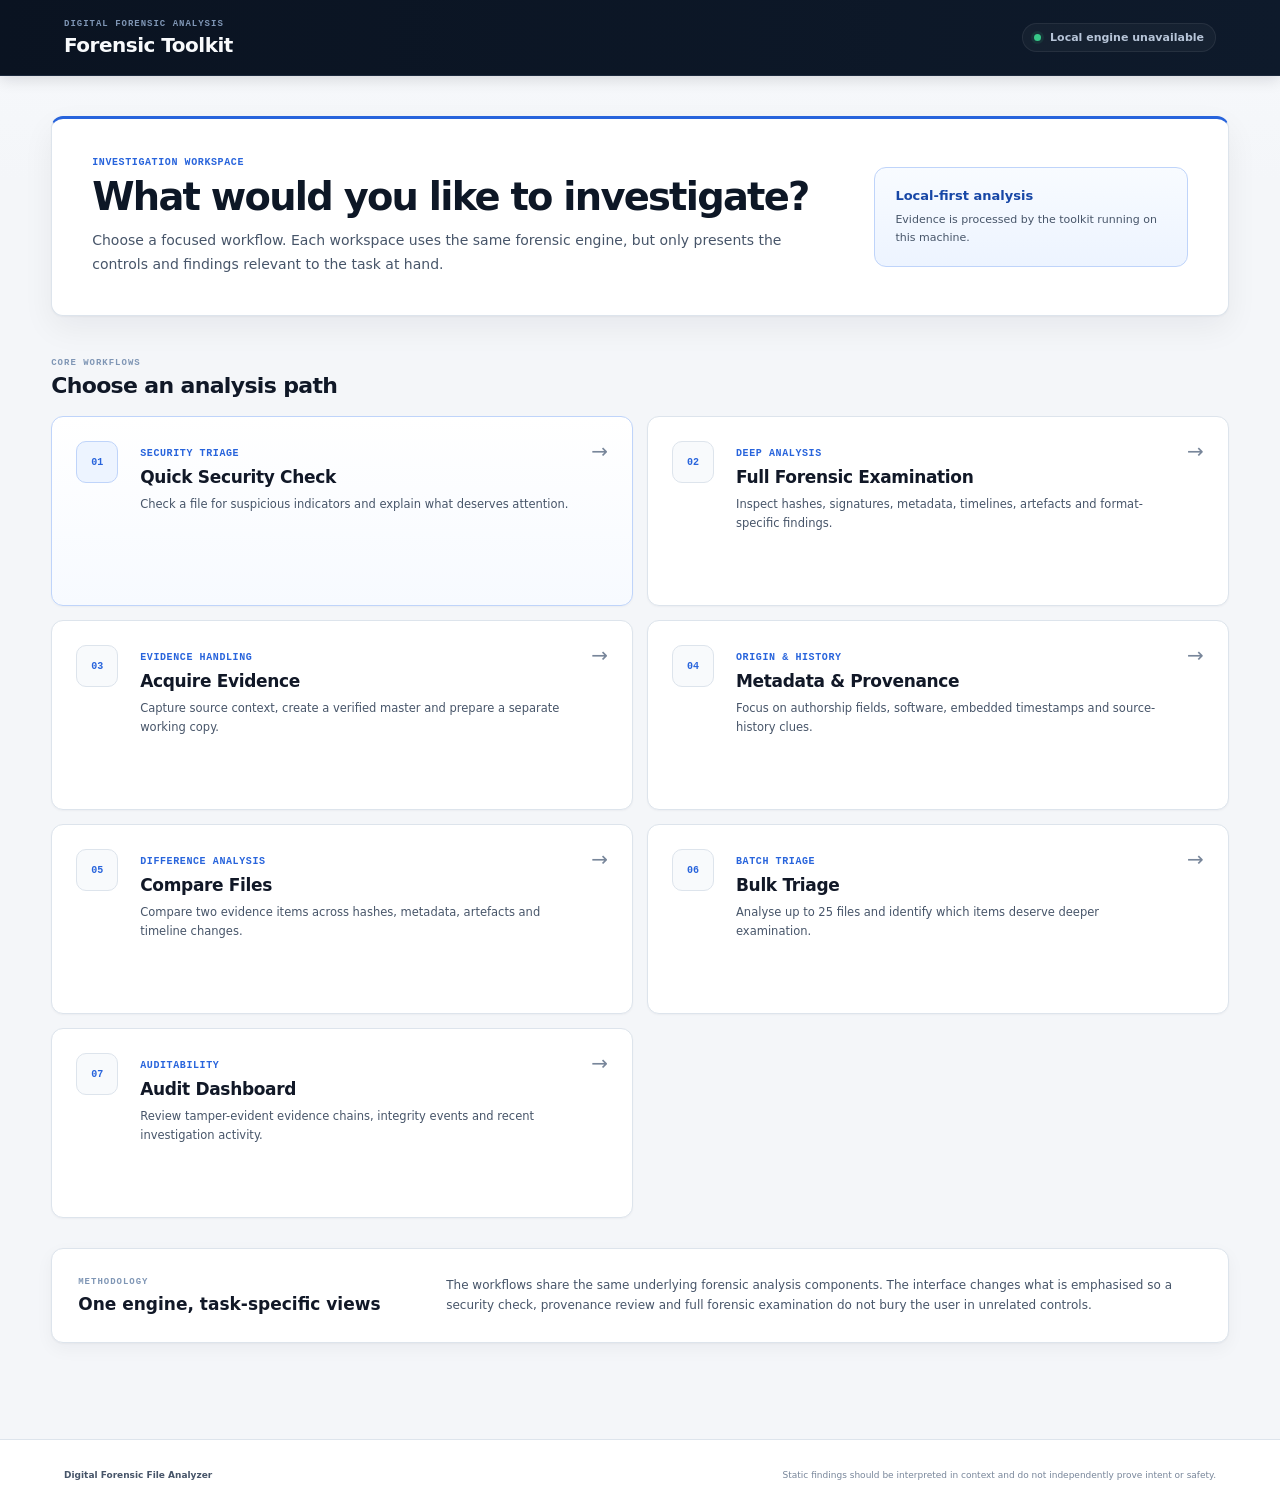
==== commit 19b36f58: "g" ====
--- a/static/index.html
+++ b/static/index.html
@@ -104,6 +104,16 @@
                 </div>
                 <span class="workflow-card-arrow">→</span>
             </a>
+
+            <a class="workflow-card" href="/audit">
+                <div class="workflow-card-icon">07</div>
+                <div class="workflow-card-copy">
+                    <span class="section-label">Auditability</span>
+                    <h3>Audit Dashboard</h3>
+                    <p>Review tamper-evident evidence chains, integrity events and recent investigation activity.</p>
+                </div>
+                <span class="workflow-card-arrow">→</span>
+            </a>
         </div>
     </section>
 
--- a/static/css/styles.css
+++ b/static/css/styles.css
@@ -5636,3 +5636,683 @@
         display: none;
     }
 }
+
+/* =========================================================
+   FOCUSED WORKFLOW PAGES
+   ========================================================= */
+
+.focused-workflow-page {
+    width: min(1180px, 92%);
+}
+
+.focused-upload-layout {
+    display: grid;
+    grid-template-columns: minmax(360px, 1fr) minmax(250px, 0.55fr);
+    gap: 22px;
+    align-items: stretch;
+}
+
+.compact-drop-zone {
+    min-height: 150px;
+}
+
+.focused-upload-actions {
+    min-height: 150px;
+    display: flex;
+    flex-direction: column;
+    justify-content: flex-end;
+    gap: 14px;
+    padding: 20px;
+    border: 1px solid var(--border);
+    border-radius: var(--radius-lg);
+    background: var(--surface-soft);
+}
+
+.focused-upload-actions .selected-file {
+    min-height: 46px;
+    display: flex;
+    align-items: flex-end;
+    overflow-wrap: anywhere;
+    line-height: 1.55;
+}
+
+.security-hero {
+    border-top: 3px solid var(--cyber);
+}
+
+.security-disposition-panel {
+    border-top: 3px solid var(--accent);
+}
+
+.security-disposition-grid {
+    display: grid;
+    grid-template-columns: minmax(0, 1fr) auto;
+    gap: 24px;
+    align-items: start;
+}
+
+.security-disposition-grid h2 {
+    margin: 8px 0 9px;
+    color: var(--text);
+    font-size: 25px;
+    letter-spacing: -0.035em;
+}
+
+.security-disposition-side {
+    min-width: 220px;
+    display: flex;
+    flex-direction: column;
+    align-items: flex-end;
+    gap: 12px;
+}
+
+.security-file-name {
+    max-width: 340px;
+    color: var(--text-muted);
+    font-family: var(--font-mono);
+    font-size: 10px;
+    line-height: 1.5;
+    overflow-wrap: anywhere;
+    text-align: right;
+}
+
+.security-disclaimer {
+    margin-top: 20px;
+    padding: 13px 15px;
+    border: 1px solid var(--warning-border);
+    border-radius: var(--radius-md);
+    background: var(--warning-soft);
+    color: #745016;
+    font-size: 11px;
+    line-height: 1.6;
+}
+
+.badge.danger {
+    border-color: var(--danger-border);
+    background: var(--danger-soft);
+    color: var(--danger);
+}
+
+.security-check-list {
+    display: grid;
+    grid-template-columns: repeat(2, minmax(0, 1fr));
+    gap: 12px;
+}
+
+.security-check-item {
+    min-height: 92px;
+    display: grid;
+    grid-template-columns: 32px minmax(0, 1fr);
+    gap: 12px;
+    padding: 15px;
+    border: 1px solid var(--border);
+    border-radius: var(--radius-md);
+    background: var(--surface-soft);
+}
+
+.security-check-icon {
+    width: 28px;
+    height: 28px;
+    display: grid;
+    place-items: center;
+    border-radius: 50%;
+    font-family: var(--font-mono);
+    font-size: 12px;
+    font-weight: 800;
+}
+
+.security-check-item.pass .security-check-icon {
+    background: var(--success-soft);
+    color: var(--success);
+}
+
+.security-check-item.review .security-check-icon {
+    background: var(--warning-soft);
+    color: var(--warning);
+}
+
+.security-check-item.neutral .security-check-icon {
+    background: var(--surface-muted);
+    color: var(--text-muted);
+}
+
+.security-check-item strong,
+.security-check-item span {
+    display: block;
+}
+
+.security-check-item strong {
+    margin: 1px 0 5px;
+    color: var(--text);
+    font-size: 12px;
+}
+
+.security-check-item div > span {
+    color: var(--text-soft);
+    font-size: 10.5px;
+    line-height: 1.55;
+}
+
+.security-findings {
+    display: grid;
+    gap: 11px;
+}
+
+.security-finding {
+    padding: 17px;
+    border: 1px solid var(--border);
+    border-left-width: 3px;
+    border-radius: var(--radius-md);
+    background: var(--surface);
+}
+
+.security-finding.high {
+    border-left-color: var(--danger);
+    background: linear-gradient(90deg, var(--danger-soft), #ffffff 18%);
+}
+
+.security-finding.medium {
+    border-left-color: var(--warning);
+    background: linear-gradient(90deg, var(--warning-soft), #ffffff 18%);
+}
+
+.security-finding.low,
+.security-finding.info {
+    border-left-color: var(--accent);
+    background: linear-gradient(90deg, var(--accent-soft), #ffffff 18%);
+}
+
+.security-finding-heading {
+    display: flex;
+    align-items: center;
+    justify-content: space-between;
+    gap: 15px;
+}
+
+.security-finding-heading strong {
+    color: var(--text);
+    font-size: 12px;
+}
+
+.security-finding p {
+    margin: 8px 0;
+    color: var(--text-soft);
+    font-size: 11px;
+    line-height: 1.65;
+}
+
+.security-severity {
+    flex: 0 0 auto;
+    padding: 4px 7px;
+    border-radius: 999px;
+    background: var(--surface-muted);
+    color: var(--text-muted);
+    font-family: var(--font-mono);
+    font-size: 8px;
+    font-weight: 800;
+    letter-spacing: 0.05em;
+    text-transform: uppercase;
+}
+
+.security-severity.high {
+    background: var(--danger-soft);
+    color: var(--danger);
+}
+
+.security-severity.medium {
+    background: var(--warning-soft);
+    color: var(--warning);
+}
+
+.security-severity.low,
+.security-severity.info {
+    background: var(--accent-soft);
+    color: var(--accent-strong);
+}
+
+.security-finding-source {
+    color: var(--text-muted);
+    font-family: var(--font-mono);
+    font-size: 9px;
+}
+
+.security-empty-state,
+.provenance-empty-state {
+    display: flex;
+    flex-direction: column;
+    gap: 6px;
+    padding: 20px;
+    border: 1px dashed var(--border-strong);
+    border-radius: var(--radius-md);
+    background: var(--surface-soft);
+}
+
+.security-empty-state strong,
+.provenance-empty-state strong {
+    color: var(--text);
+    font-size: 12px;
+}
+
+.security-empty-state span,
+.provenance-empty-state span {
+    color: var(--text-soft);
+    font-size: 10.5px;
+    line-height: 1.55;
+}
+
+.security-report-actions {
+    margin-top: 18px;
+}
+
+/* =========================================================
+   PROVENANCE
+   ========================================================= */
+
+.provenance-hero {
+    border-top: 3px solid #5d64d8;
+}
+
+.provenance-highlight-grid {
+    display: grid;
+    grid-template-columns: repeat(2, minmax(0, 1fr));
+    gap: 11px;
+}
+
+.provenance-highlight-card {
+    min-height: 112px;
+    display: flex;
+    flex-direction: column;
+    gap: 7px;
+    padding: 15px;
+    border: 1px solid var(--border);
+    border-radius: var(--radius-md);
+    background: var(--surface-soft);
+}
+
+.provenance-highlight-label {
+    color: var(--text-muted);
+    font-family: var(--font-mono);
+    font-size: 9px;
+    line-height: 1.45;
+    overflow-wrap: anywhere;
+}
+
+.provenance-highlight-card strong {
+    color: var(--text);
+    font-size: 11.5px;
+    line-height: 1.5;
+    overflow-wrap: anywhere;
+}
+
+.provenance-highlight-category {
+    margin-top: auto;
+    color: #5d64d8;
+    font-size: 9px;
+    font-weight: 700;
+    text-transform: uppercase;
+    letter-spacing: 0.04em;
+}
+
+.provenance-timeline-list {
+    display: grid;
+    gap: 8px;
+    margin-top: 15px;
+}
+
+.provenance-timeline-item {
+    display: grid;
+    grid-template-columns: minmax(190px, 0.42fr) minmax(0, 1fr);
+    gap: 16px;
+    padding: 13px 15px;
+    border: 1px solid var(--border);
+    border-radius: var(--radius-md);
+    background: var(--surface-soft);
+}
+
+.provenance-timeline-time {
+    color: var(--accent-strong);
+    font-family: var(--font-mono);
+    font-size: 9.5px;
+    overflow-wrap: anywhere;
+}
+
+.provenance-timeline-item > div:last-child {
+    display: flex;
+    flex-direction: column;
+    gap: 4px;
+}
+
+.provenance-timeline-item strong {
+    color: var(--text);
+    font-size: 11px;
+}
+
+.provenance-timeline-item span {
+    color: var(--text-muted);
+    font-size: 9.5px;
+}
+
+/* =========================================================
+   COMPARISON / BULK WORKFLOW REFINEMENTS
+   ========================================================= */
+
+.compare-workflow-inputs {
+    margin-bottom: 18px;
+}
+
+.bulk-file-picker {
+    width: 100%;
+}
+
+.bulk-action-row {
+    display: flex;
+    align-items: center;
+    justify-content: space-between;
+    gap: 18px;
+    margin-top: 17px;
+}
+
+.bulk-action-row .selected-file {
+    margin: 0;
+}
+
+#bulk-table th[data-sort] {
+    cursor: pointer;
+}
+
+#bulk-table th[data-sort]:hover {
+    color: var(--accent);
+    background: var(--accent-soft);
+}
+
+@media (max-width: 800px) {
+    .focused-upload-layout,
+    .security-disposition-grid,
+    .security-check-list,
+    .provenance-highlight-grid,
+    .provenance-timeline-item {
+        grid-template-columns: 1fr;
+    }
+
+    .security-disposition-side {
+        align-items: flex-start;
+        min-width: 0;
+    }
+
+    .security-file-name {
+        text-align: left;
+    }
+
+    .bulk-action-row {
+        align-items: stretch;
+        flex-direction: column;
+    }
+}
+
+
+/* =========================================================
+   AUDIT TRAIL / AUDIT DASHBOARD
+   ========================================================= */
+
+.audit-hero {
+    border-top: 3px solid #4f72d8;
+}
+
+.audit-panel-actions,
+.audit-toolbar-actions {
+    display: flex;
+    align-items: center;
+    gap: 9px;
+    flex-wrap: wrap;
+}
+
+.audit-refresh-small {
+    padding: 8px 11px;
+}
+
+.audit-metrics,
+.audit-summary-grid {
+    display: grid;
+    gap: 10px;
+}
+
+.audit-metrics {
+    grid-template-columns: repeat(3, minmax(0, 1fr));
+    margin-bottom: 16px;
+}
+
+.audit-metric,
+.audit-summary-card {
+    display: flex;
+    flex-direction: column;
+    gap: 5px;
+    min-width: 0;
+    padding: 13px 14px;
+    border: 1px solid var(--border);
+    border-radius: var(--radius-md);
+    background: var(--surface-soft);
+}
+
+.audit-metric span,
+.audit-summary-card span {
+    color: var(--text-muted);
+    font-family: var(--font-mono);
+    font-size: 8.5px;
+    font-weight: 700;
+    letter-spacing: .04em;
+    text-transform: uppercase;
+}
+
+.audit-metric strong,
+.audit-summary-card strong {
+    color: var(--text);
+    font-size: 12px;
+    overflow: hidden;
+    text-overflow: ellipsis;
+    white-space: nowrap;
+}
+
+.audit-summary-grid {
+    grid-template-columns: repeat(6, minmax(0, 1fr));
+    margin-bottom: 18px;
+}
+
+.audit-summary-card strong {
+    font-size: 24px;
+    line-height: 1.1;
+}
+
+.audit-summary-card small {
+    color: var(--text-soft);
+    font-size: 9px;
+}
+
+.audit-summary-card.good {
+    border-color: var(--success-border);
+    background: var(--success-soft);
+}
+
+.audit-summary-card.danger {
+    border-color: var(--danger-border);
+    background: var(--danger-soft);
+}
+
+.audit-event-list {
+    display: grid;
+    gap: 8px;
+}
+
+.audit-event {
+    display: grid;
+    grid-template-columns: 12px minmax(0, 1fr);
+    gap: 10px;
+    padding: 11px 12px;
+    border: 1px solid var(--border);
+    border-radius: var(--radius-md);
+    background: var(--surface-soft);
+}
+
+.audit-event-marker {
+    width: 9px;
+    height: 9px;
+    margin-top: 4px;
+    border-radius: 50%;
+    background: var(--accent);
+    box-shadow: 0 0 0 3px var(--accent-soft);
+}
+
+.audit-event.verified .audit-event-marker {
+    background: var(--success);
+    box-shadow: 0 0 0 3px var(--success-soft);
+}
+
+.audit-event.danger .audit-event-marker {
+    background: var(--danger);
+    box-shadow: 0 0 0 3px var(--danger-soft);
+}
+
+.audit-event.report .audit-event-marker {
+    background: #5d64d8;
+    box-shadow: 0 0 0 3px #eef0ff;
+}
+
+.audit-event-heading {
+    display: flex;
+    align-items: center;
+    justify-content: space-between;
+    gap: 12px;
+}
+
+.audit-event-heading strong {
+    color: var(--text);
+    font-size: 10.5px;
+}
+
+.audit-event-heading span,
+.audit-event-meta {
+    color: var(--text-muted);
+    font-family: var(--font-mono);
+    font-size: 8.5px;
+}
+
+.audit-event p {
+    margin: 5px 0;
+    color: var(--text-soft);
+    font-size: 9.5px;
+    line-height: 1.55;
+}
+
+.audit-event-meta {
+    display: flex;
+    gap: 12px;
+    flex-wrap: wrap;
+}
+
+.audit-toolbar {
+    display: flex;
+    align-items: flex-end;
+    justify-content: space-between;
+    gap: 18px;
+    margin: 22px 0 14px;
+}
+
+.audit-toolbar h3 {
+    margin: 4px 0 0;
+}
+
+.audit-search {
+    min-width: 320px;
+    padding: 10px 12px;
+    border: 1px solid var(--border-strong);
+    border-radius: var(--radius-sm);
+    background: var(--surface);
+    color: var(--text);
+    font: inherit;
+}
+
+.audit-dashboard-grid {
+    display: grid;
+    grid-template-columns: minmax(0, .8fr) minmax(0, 1.2fr);
+    gap: 18px;
+}
+
+.audit-inspector-panel {
+    min-width: 0;
+}
+
+.audit-evidence-table td {
+    vertical-align: middle;
+}
+
+.audit-evidence-table td:nth-child(2),
+.audit-evidence-table td:nth-child(4) {
+    min-width: 180px;
+}
+
+.audit-evidence-table td > strong,
+.audit-evidence-table td > span {
+    display: block;
+}
+
+.audit-table-subtext {
+    margin-top: 4px;
+    color: var(--text-muted);
+    font-size: 8.5px;
+}
+
+.audit-mono {
+    max-width: 250px;
+    overflow: hidden;
+    text-overflow: ellipsis;
+    white-space: nowrap;
+    font-family: var(--font-mono);
+}
+
+.audit-inspect-button {
+    padding: 7px 10px;
+}
+
+@media (max-width: 1100px) {
+    .audit-summary-grid {
+        grid-template-columns: repeat(3, minmax(0, 1fr));
+    }
+
+    .audit-dashboard-grid {
+        grid-template-columns: 1fr;
+    }
+}
+
+@media (max-width: 800px) {
+    .audit-toolbar {
+        align-items: stretch;
+        flex-direction: column;
+    }
+
+    .audit-toolbar-actions {
+        align-items: stretch;
+        flex-direction: column;
+    }
+
+    .audit-search {
+        min-width: 0;
+        width: 100%;
+    }
+
+    .audit-summary-grid,
+    .audit-metrics {
+        grid-template-columns: 1fr 1fr;
+    }
+
+    .audit-event-heading {
+        align-items: flex-start;
+        flex-direction: column;
+        gap: 4px;
+    }
+}
+
+@media (max-width: 520px) {
+    .audit-summary-grid,
+    .audit-metrics {
+        grid-template-columns: 1fr;
+    }
+}
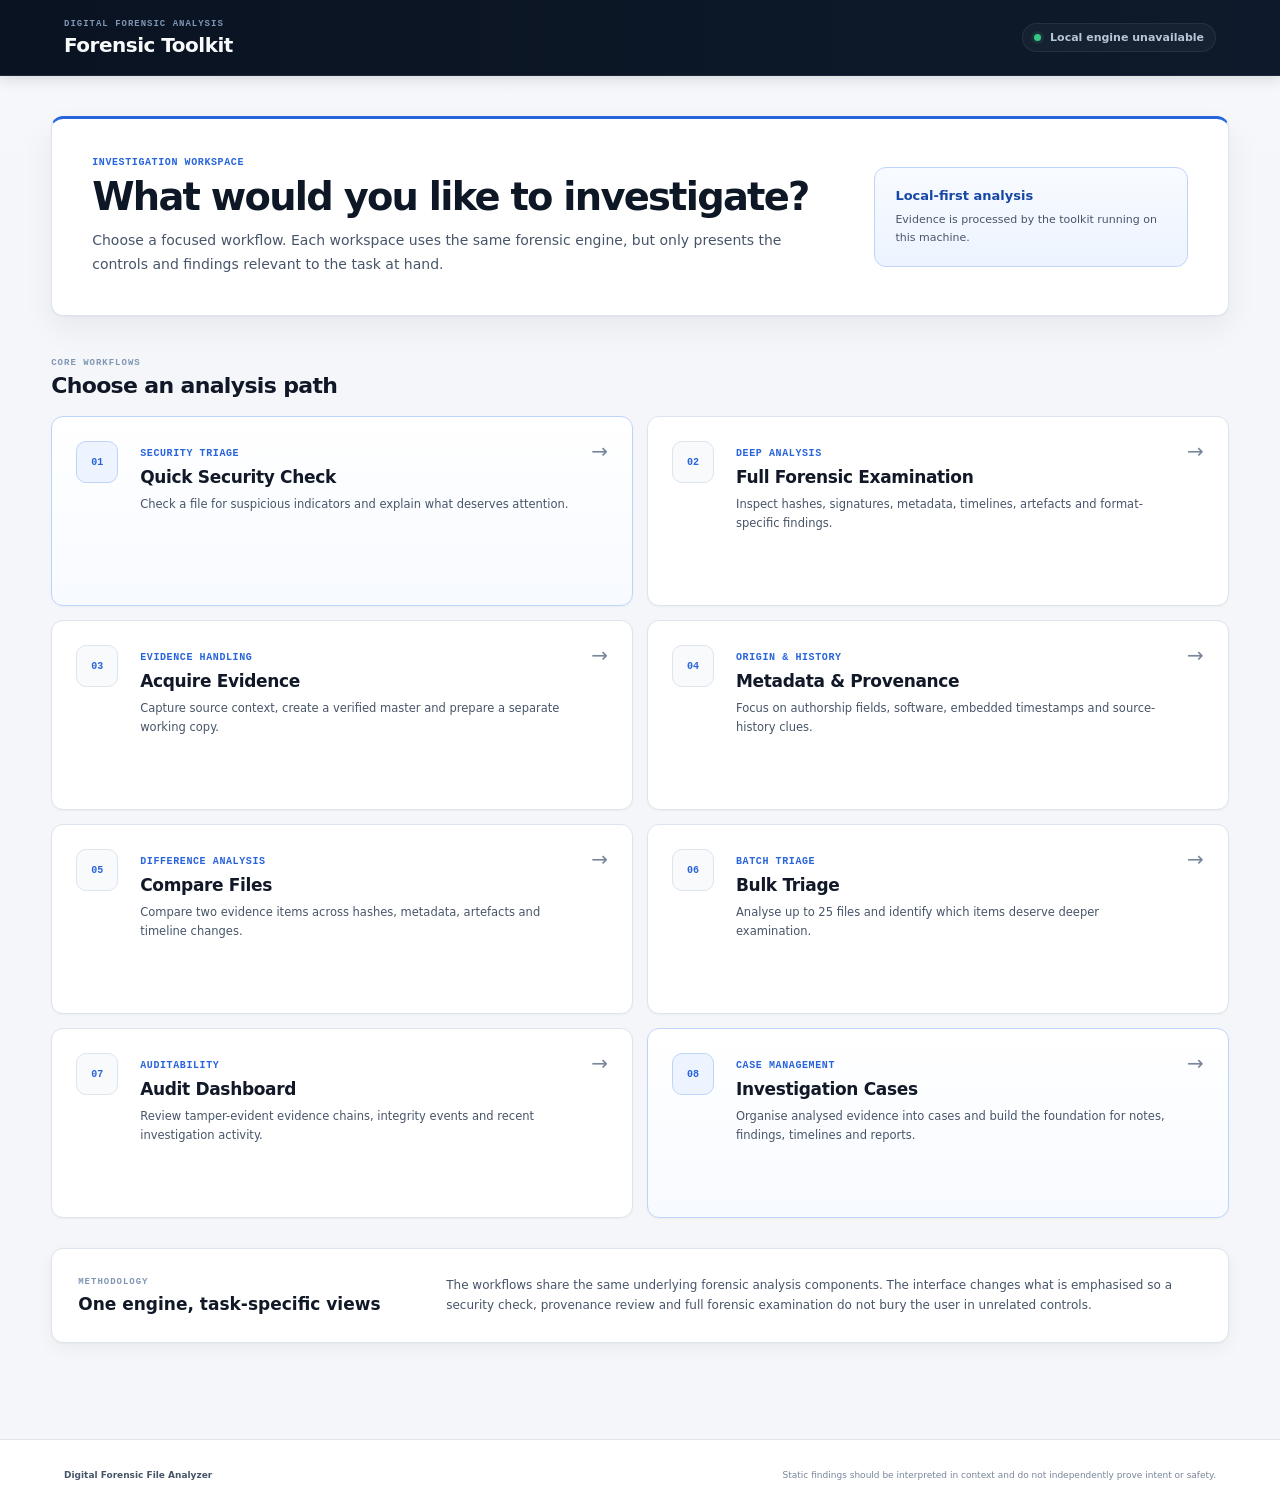
==== commit f51db9b6: "added case management" ====
--- a/static/index.html
+++ b/static/index.html
@@ -114,6 +114,16 @@
                 </div>
                 <span class="workflow-card-arrow">→</span>
             </a>
+
+            <a class="workflow-card workflow-card-featured" href="/cases">
+                <div class="workflow-card-icon">08</div>
+                <div class="workflow-card-copy">
+                    <span class="section-label">Case management</span>
+                    <h3>Investigation Cases</h3>
+                    <p>Organise analysed evidence into cases and build the foundation for notes, findings, timelines and reports.</p>
+                </div>
+                <span class="workflow-card-arrow">→</span>
+            </a>
         </div>
     </section>
 
--- a/static/css/styles.css
+++ b/static/css/styles.css
@@ -6316,3 +6316,847 @@
         grid-template-columns: 1fr;
     }
 }
+
+/* =========================================================
+   CASE WORKSPACE — UNIFIED COMPACT REDESIGN v0.5
+   ========================================================= */
+
+[hidden] {
+    display: none !important;
+}
+
+.case-page-shell {
+    width: min(1240px, calc(100% - 40px));
+    margin: 26px auto 68px;
+}
+
+/* ---------------------------------------------------------
+   Shared case page header
+   --------------------------------------------------------- */
+
+.case-index-intro,
+.case-workspace-head {
+    display: grid;
+    grid-template-columns: minmax(0, 1fr) auto;
+    gap: 28px;
+    align-items: center;
+    margin-bottom: 16px;
+    padding: 22px 24px;
+    border: 1px solid var(--border);
+    border-top: 3px solid var(--accent);
+    border-radius: var(--radius-lg);
+    background: var(--surface);
+    box-shadow: var(--shadow);
+}
+
+.case-index-intro h2,
+.case-workspace-head h2 {
+    margin: 6px 0 7px;
+    color: var(--text);
+    font-size: clamp(24px, 2.2vw, 32px);
+    line-height: 1.12;
+    letter-spacing: -0.04em;
+}
+
+.case-index-intro p,
+.case-workspace-head p {
+    margin: 0;
+    max-width: 760px;
+    color: var(--text-soft);
+    font-size: 12px;
+    line-height: 1.65;
+}
+
+.case-assurance {
+    width: min(330px, 100%);
+    padding: 13px 15px;
+    border: 1px solid var(--accent-border);
+    border-radius: var(--radius-md);
+    background: var(--accent-soft);
+}
+
+.case-assurance strong,
+.case-assurance span {
+    display: block;
+}
+
+.case-assurance strong {
+    color: var(--accent-strong);
+    font-size: 11px;
+}
+
+.case-assurance span {
+    margin-top: 4px;
+    color: var(--text-soft);
+    font-size: 10px;
+    line-height: 1.5;
+}
+
+/* ---------------------------------------------------------
+   Cases dashboard
+   --------------------------------------------------------- */
+
+.case-layout {
+    display: grid;
+    grid-template-columns: 340px minmax(0, 1fr);
+    gap: 16px;
+    align-items: start;
+}
+
+.case-form-panel,
+.case-list-panel,
+.case-evidence-panel,
+.case-summary-panel {
+    margin: 0;
+}
+
+.case-form-panel {
+    position: sticky;
+    top: 94px;
+}
+
+.case-form {
+    display: grid;
+    gap: 13px;
+}
+
+.case-form label,
+.case-evidence-toolbar label,
+.case-log-filters label {
+    display: flex;
+    flex-direction: column;
+    gap: 6px;
+}
+
+.case-form label > span,
+.case-evidence-toolbar label > span,
+.case-log-filters label > span {
+    color: var(--text-soft);
+    font-size: 10px;
+    font-weight: 700;
+}
+
+.case-textarea,
+.case-select {
+    width: 100%;
+    border: 1px solid var(--border);
+    border-radius: 8px;
+    background: var(--surface);
+    color: var(--text);
+    font: inherit;
+    font-size: 12px;
+}
+
+.case-textarea {
+    min-height: 106px;
+    padding: 11px 12px;
+    resize: vertical;
+    line-height: 1.55;
+}
+
+.case-select {
+    min-height: 40px;
+    padding: 0 11px;
+}
+
+.case-textarea:focus,
+.case-select:focus {
+    outline: 2px solid var(--accent-soft);
+    border-color: var(--accent);
+}
+
+.case-form .primary-button {
+    justify-self: start;
+    min-width: 128px;
+    min-height: 40px;
+}
+
+.case-count {
+    color: var(--text-muted);
+    font-family: var(--font-mono);
+    font-size: 9px;
+}
+
+.case-list {
+    display: grid;
+    gap: 9px;
+}
+
+.case-card {
+    display: block;
+    padding: 14px 15px;
+    border: 1px solid var(--border);
+    border-radius: var(--radius-md);
+    background: var(--surface-soft);
+    color: inherit;
+    text-decoration: none;
+    transition:
+        background 0.15s ease,
+        border-color 0.15s ease,
+        transform 0.15s ease;
+}
+
+.case-card:hover {
+    transform: translateY(-1px);
+    border-color: var(--accent-border);
+    background: #fbfdff;
+}
+
+.case-card-top {
+    display: flex;
+    align-items: center;
+    justify-content: space-between;
+    gap: 12px;
+}
+
+.case-reference,
+.case-status-badge {
+    font-family: var(--font-mono);
+    font-size: 9px;
+    font-weight: 750;
+}
+
+.case-reference {
+    color: var(--accent);
+}
+
+.case-status-badge {
+    padding: 4px 7px;
+    border: 1px solid var(--success-border);
+    border-radius: 999px;
+    background: var(--success-soft);
+    color: var(--success);
+}
+
+.case-card h4 {
+    margin: 8px 0 9px;
+    color: var(--text);
+    font-size: 14px;
+}
+
+.case-card-meta {
+    display: flex;
+    flex-wrap: wrap;
+    gap: 6px 14px;
+    color: var(--text-muted);
+    font-size: 9px;
+}
+
+.case-message {
+    min-height: 16px;
+    color: var(--text-soft);
+    font-size: 10px;
+}
+
+.case-message-error {
+    color: var(--danger);
+}
+
+.case-message-success {
+    color: var(--success);
+}
+
+/* ---------------------------------------------------------
+   Case detail header
+   --------------------------------------------------------- */
+
+.case-workspace-title {
+    min-width: 0;
+}
+
+.case-workspace-meta {
+    width: 250px;
+    display: grid;
+    grid-template-columns: 1fr auto;
+    gap: 8px 12px;
+    align-items: center;
+    padding: 13px 14px;
+    border: 1px solid var(--border);
+    border-radius: var(--radius-md);
+    background: var(--surface-soft);
+}
+
+.case-state-line {
+    min-width: 0;
+}
+
+.case-state-line span,
+.case-created-label {
+    display: block;
+    color: var(--text-muted);
+    font-size: 8px;
+    font-weight: 700;
+    letter-spacing: 0.06em;
+    text-transform: uppercase;
+}
+
+.case-state-line strong {
+    display: block;
+    margin-top: 4px;
+    color: var(--accent-strong);
+    font-size: 12px;
+}
+
+.case-created-value {
+    grid-column: 1 / -1;
+    color: var(--text-soft);
+    font-family: var(--font-mono);
+    font-size: 9px;
+}
+
+.case-workspace-meta .secondary-button {
+    grid-column: 2;
+    grid-row: 1;
+    min-height: 34px;
+    padding: 0 11px;
+    font-size: 10px;
+}
+
+.case-workspace-meta .case-message {
+    grid-column: 1 / -1;
+    min-height: 0;
+}
+
+/* ---------------------------------------------------------
+   Tabs
+   --------------------------------------------------------- */
+
+.case-tabs {
+    display: flex;
+    gap: 4px;
+    margin: 0 0 16px;
+    padding: 4px;
+    border: 1px solid var(--border);
+    border-radius: var(--radius-md);
+    background: var(--surface-soft);
+    box-shadow: var(--shadow-sm);
+}
+
+.case-tab {
+    min-height: 36px;
+    padding: 0 14px;
+    border: 1px solid transparent;
+    border-radius: 7px;
+    background: transparent;
+    color: var(--text-soft);
+    font: inherit;
+    font-size: 10px;
+    font-weight: 700;
+    cursor: pointer;
+    appearance: none;
+    -webkit-appearance: none;
+}
+
+.case-tab:hover {
+    background: var(--surface);
+    color: var(--text);
+}
+
+.case-tab.is-active {
+    border-color: var(--border);
+    background: var(--surface);
+    color: var(--accent-strong);
+    box-shadow: var(--shadow-sm);
+}
+
+.case-tab-panel[hidden] {
+    display: none !important;
+}
+
+/* ---------------------------------------------------------
+   Overview — compact status strip + one summary panel
+   --------------------------------------------------------- */
+
+.case-overview-panel {
+    margin: 0;
+    padding: 0;
+    overflow: hidden;
+}
+
+.case-metrics {
+    display: grid;
+    grid-template-columns: repeat(4, minmax(0, 1fr));
+    border-bottom: 1px solid var(--border);
+    background: var(--surface-soft);
+}
+
+.case-metric {
+    min-width: 0;
+    padding: 13px 15px;
+    border-right: 1px solid var(--border);
+}
+
+.case-metric:last-child {
+    border-right: 0;
+}
+
+.case-metric span,
+.case-metric strong {
+    display: block;
+}
+
+.case-metric span {
+    color: var(--text-muted);
+    font-size: 8px;
+    font-weight: 750;
+    letter-spacing: 0.07em;
+    text-transform: uppercase;
+}
+
+.case-metric strong {
+    margin-top: 5px;
+    color: var(--text);
+    font-size: 12px;
+    line-height: 1.35;
+    overflow-wrap: anywhere;
+}
+
+.case-summary-body {
+    padding: 18px 20px 20px;
+}
+
+.case-summary-body .panel-heading {
+    margin-bottom: 14px;
+}
+
+.case-overview-fields {
+    display: grid;
+    grid-template-columns: repeat(4, minmax(0, 1fr));
+    gap: 8px;
+    margin: 0 0 14px;
+}
+
+.case-overview-fields div {
+    min-width: 0;
+    padding: 10px 11px;
+    border: 1px solid var(--border-soft);
+    border-radius: 7px;
+    background: var(--surface-soft);
+}
+
+.case-overview-fields dt,
+.case-context-block > span {
+    color: var(--text-muted);
+    font-size: 8px;
+    font-weight: 750;
+    letter-spacing: 0.07em;
+    text-transform: uppercase;
+}
+
+.case-overview-fields dd {
+    margin: 5px 0 0;
+    color: var(--text);
+    font-size: 10px;
+    overflow-wrap: anywhere;
+}
+
+.case-context-block {
+    padding-top: 13px;
+    border-top: 1px solid var(--border-soft);
+}
+
+.case-context-block p {
+    margin: 6px 0 0;
+    color: var(--text-soft);
+    font-size: 11px;
+    line-height: 1.6;
+    white-space: pre-wrap;
+}
+
+/* ---------------------------------------------------------
+   Evidence
+   --------------------------------------------------------- */
+
+.case-evidence-panel {
+    padding: 20px;
+}
+
+.case-evidence-panel .panel-heading {
+    margin-bottom: 12px;
+}
+
+.case-evidence-toolbar {
+    display: grid;
+    grid-template-columns: minmax(260px, 1fr) auto auto auto;
+    gap: 8px;
+    align-items: end;
+    margin: 10px 0 8px;
+}
+
+.case-evidence-toolbar .primary-button,
+.case-evidence-toolbar .secondary-button {
+    min-height: 40px;
+}
+
+.case-evidence-list {
+    display: grid;
+    gap: 8px;
+    margin-top: 10px;
+}
+
+.case-evidence-card {
+    padding: 13px 14px;
+    border: 1px solid var(--border);
+    border-radius: var(--radius-md);
+    background: var(--surface-soft);
+}
+
+.case-evidence-heading {
+    display: flex;
+    justify-content: space-between;
+    gap: 12px;
+    align-items: flex-start;
+    padding-bottom: 9px;
+    border-bottom: 1px solid var(--border-soft);
+}
+
+.case-evidence-heading strong {
+    font-size: 12px;
+    overflow-wrap: anywhere;
+}
+
+.case-evidence-heading span {
+    color: var(--text-muted);
+    font-family: var(--font-mono);
+    font-size: 8px;
+    overflow-wrap: anywhere;
+}
+
+.case-evidence-fields {
+    display: grid;
+    grid-template-columns: repeat(3, minmax(0, 1fr));
+    gap: 10px;
+    margin: 10px 0 0;
+}
+
+.case-evidence-fields div {
+    min-width: 0;
+}
+
+.case-evidence-fields dt {
+    color: var(--text-muted);
+    font-size: 8px;
+    font-weight: 700;
+    text-transform: uppercase;
+}
+
+.case-evidence-fields dd {
+    margin: 4px 0 0;
+    color: var(--text);
+    font-size: 9px;
+    overflow-wrap: anywhere;
+}
+
+/* ---------------------------------------------------------
+   Investigation notebook
+   --------------------------------------------------------- */
+
+.case-notebook-layout {
+    display: grid;
+    grid-template-columns: 360px minmax(0, 1fr);
+    gap: 16px;
+    align-items: start;
+}
+
+.case-note-composer,
+.case-log-workspace {
+    min-width: 0;
+    border: 1px solid var(--border);
+    border-radius: var(--radius-lg);
+    background: var(--surface);
+    box-shadow: var(--shadow);
+}
+
+.case-note-composer {
+    position: sticky;
+    top: 94px;
+    padding: 18px;
+}
+
+.case-log-workspace {
+    padding: 18px;
+    min-height: 420px;
+}
+
+.case-note-composer .panel-heading,
+.case-log-workspace .panel-heading {
+    margin-bottom: 14px;
+}
+
+.case-note-composer .panel-heading h3,
+.case-log-workspace .panel-heading h3 {
+    font-size: 15px;
+}
+
+.case-note-composer .panel-description {
+    max-width: none;
+    font-size: 10px;
+    line-height: 1.5;
+}
+
+.case-entry-primary-fields {
+    display: grid;
+    grid-template-columns: 1fr 1fr;
+    gap: 10px;
+}
+
+.case-entry-primary-fields .case-field-wide {
+    grid-column: 1 / -1;
+}
+
+.case-note-textarea {
+    min-height: 138px;
+}
+
+.case-note-actions {
+    display: flex;
+    justify-content: flex-start;
+    align-items: center;
+    gap: 10px;
+}
+
+.case-amendment-form {
+    margin-top: 16px;
+    padding-top: 16px;
+    border-top: 1px solid var(--border);
+}
+
+.case-amendment-heading {
+    display: flex;
+    align-items: center;
+    justify-content: space-between;
+    gap: 10px;
+    padding: 10px 11px;
+    border: 1px solid var(--warning-border);
+    border-radius: var(--radius-md);
+    background: var(--warning-soft);
+}
+
+.case-amendment-heading div {
+    display: flex;
+    flex-direction: column;
+    gap: 2px;
+}
+
+.case-amendment-heading span {
+    color: var(--text-muted);
+    font-size: 8px;
+    font-weight: 750;
+    letter-spacing: 0.07em;
+    text-transform: uppercase;
+}
+
+.case-amendment-heading strong {
+    font-size: 10px;
+}
+
+.case-log-heading {
+    align-items: center;
+}
+
+.case-log-filters {
+    display: grid;
+    grid-template-columns: repeat(2, minmax(0, 1fr));
+    gap: 8px;
+    margin: 10px 0 14px;
+}
+
+.case-investigation-log {
+    display: grid;
+    gap: 8px;
+}
+
+.case-log-entry {
+    padding: 13px 14px;
+    border: 1px solid var(--border);
+    border-left: 3px solid var(--accent);
+    border-radius: var(--radius-md);
+    background: var(--surface-soft);
+}
+
+.case-log-entry-correction {
+    border-left-color: var(--warning);
+}
+
+.case-log-entry-top {
+    display: flex;
+    justify-content: space-between;
+    gap: 12px;
+    align-items: flex-start;
+}
+
+.case-log-entry-top > div {
+    display: flex;
+    flex-direction: column;
+    gap: 3px;
+}
+
+.case-log-entry-type {
+    color: var(--accent-strong);
+    font-size: 8px;
+    font-weight: 800;
+    letter-spacing: 0.07em;
+    text-transform: uppercase;
+}
+
+.case-log-entry-top strong {
+    font-family: var(--font-mono);
+    font-size: 10px;
+}
+
+.case-log-entry-top time {
+    color: var(--text-muted);
+    font-family: var(--font-mono);
+    font-size: 8px;
+    text-align: right;
+}
+
+.case-log-entry-content {
+    margin: 10px 0;
+    color: var(--text);
+    font-size: 11px;
+    line-height: 1.6;
+    white-space: pre-wrap;
+    overflow-wrap: anywhere;
+}
+
+.case-log-entry-meta {
+    display: flex;
+    flex-wrap: wrap;
+    gap: 6px 12px;
+    padding-top: 9px;
+    border-top: 1px solid var(--border-soft);
+    color: var(--text-muted);
+    font-size: 8px;
+}
+
+.case-log-entry-actions {
+    display: flex;
+    justify-content: flex-end;
+    margin-top: 9px;
+}
+
+.case-amend-button {
+    min-height: 30px;
+    padding: 0 9px;
+    font-size: 8px;
+}
+
+/* ---------------------------------------------------------
+   Responsive
+   --------------------------------------------------------- */
+
+@media (max-width: 1000px) {
+    .case-layout {
+        grid-template-columns: 300px minmax(0, 1fr);
+    }
+
+    .case-notebook-layout {
+        grid-template-columns: 320px minmax(0, 1fr);
+    }
+}
+
+@media (max-width: 850px) {
+    .case-page-shell {
+        width: calc(100% - 28px);
+        margin-top: 20px;
+    }
+
+    .case-index-intro,
+    .case-workspace-head {
+        grid-template-columns: 1fr;
+        gap: 14px;
+    }
+
+    .case-assurance,
+    .case-workspace-meta {
+        width: 100%;
+    }
+
+    .case-layout,
+    .case-notebook-layout {
+        grid-template-columns: 1fr;
+    }
+
+    .case-form-panel,
+    .case-note-composer {
+        position: static;
+    }
+
+    .case-metrics,
+    .case-overview-fields {
+        grid-template-columns: repeat(2, minmax(0, 1fr));
+    }
+
+    .case-metric:nth-child(2) {
+        border-right: 0;
+    }
+
+    .case-metric:nth-child(-n + 2) {
+        border-bottom: 1px solid var(--border);
+    }
+
+    .case-evidence-toolbar {
+        grid-template-columns: 1fr 1fr;
+    }
+
+    .case-evidence-toolbar label {
+        grid-column: 1 / -1;
+    }
+}
+
+@media (max-width: 620px) {
+    .case-page-shell {
+        width: calc(100% - 20px);
+    }
+
+    .case-tabs {
+        overflow-x: auto;
+    }
+
+    .case-tab {
+        flex: 0 0 auto;
+    }
+
+    .case-entry-primary-fields,
+    .case-log-filters,
+    .case-evidence-toolbar,
+    .case-evidence-fields {
+        grid-template-columns: 1fr;
+    }
+
+    .case-entry-primary-fields .case-field-wide,
+    .case-evidence-toolbar label {
+        grid-column: auto;
+    }
+
+    .case-evidence-heading,
+    .case-log-entry-top {
+        flex-direction: column;
+    }
+
+    .case-log-entry-top time {
+        text-align: left;
+    }
+
+    .case-form .primary-button {
+        width: 100%;
+        justify-self: stretch;
+    }
+}
+
+@media (max-width: 430px) {
+    .case-metrics,
+    .case-overview-fields {
+        grid-template-columns: 1fr;
+    }
+
+    .case-metric {
+        border-right: 0;
+        border-bottom: 1px solid var(--border);
+    }
+
+    .case-metric:last-child {
+        border-bottom: 0;
+    }
+}
